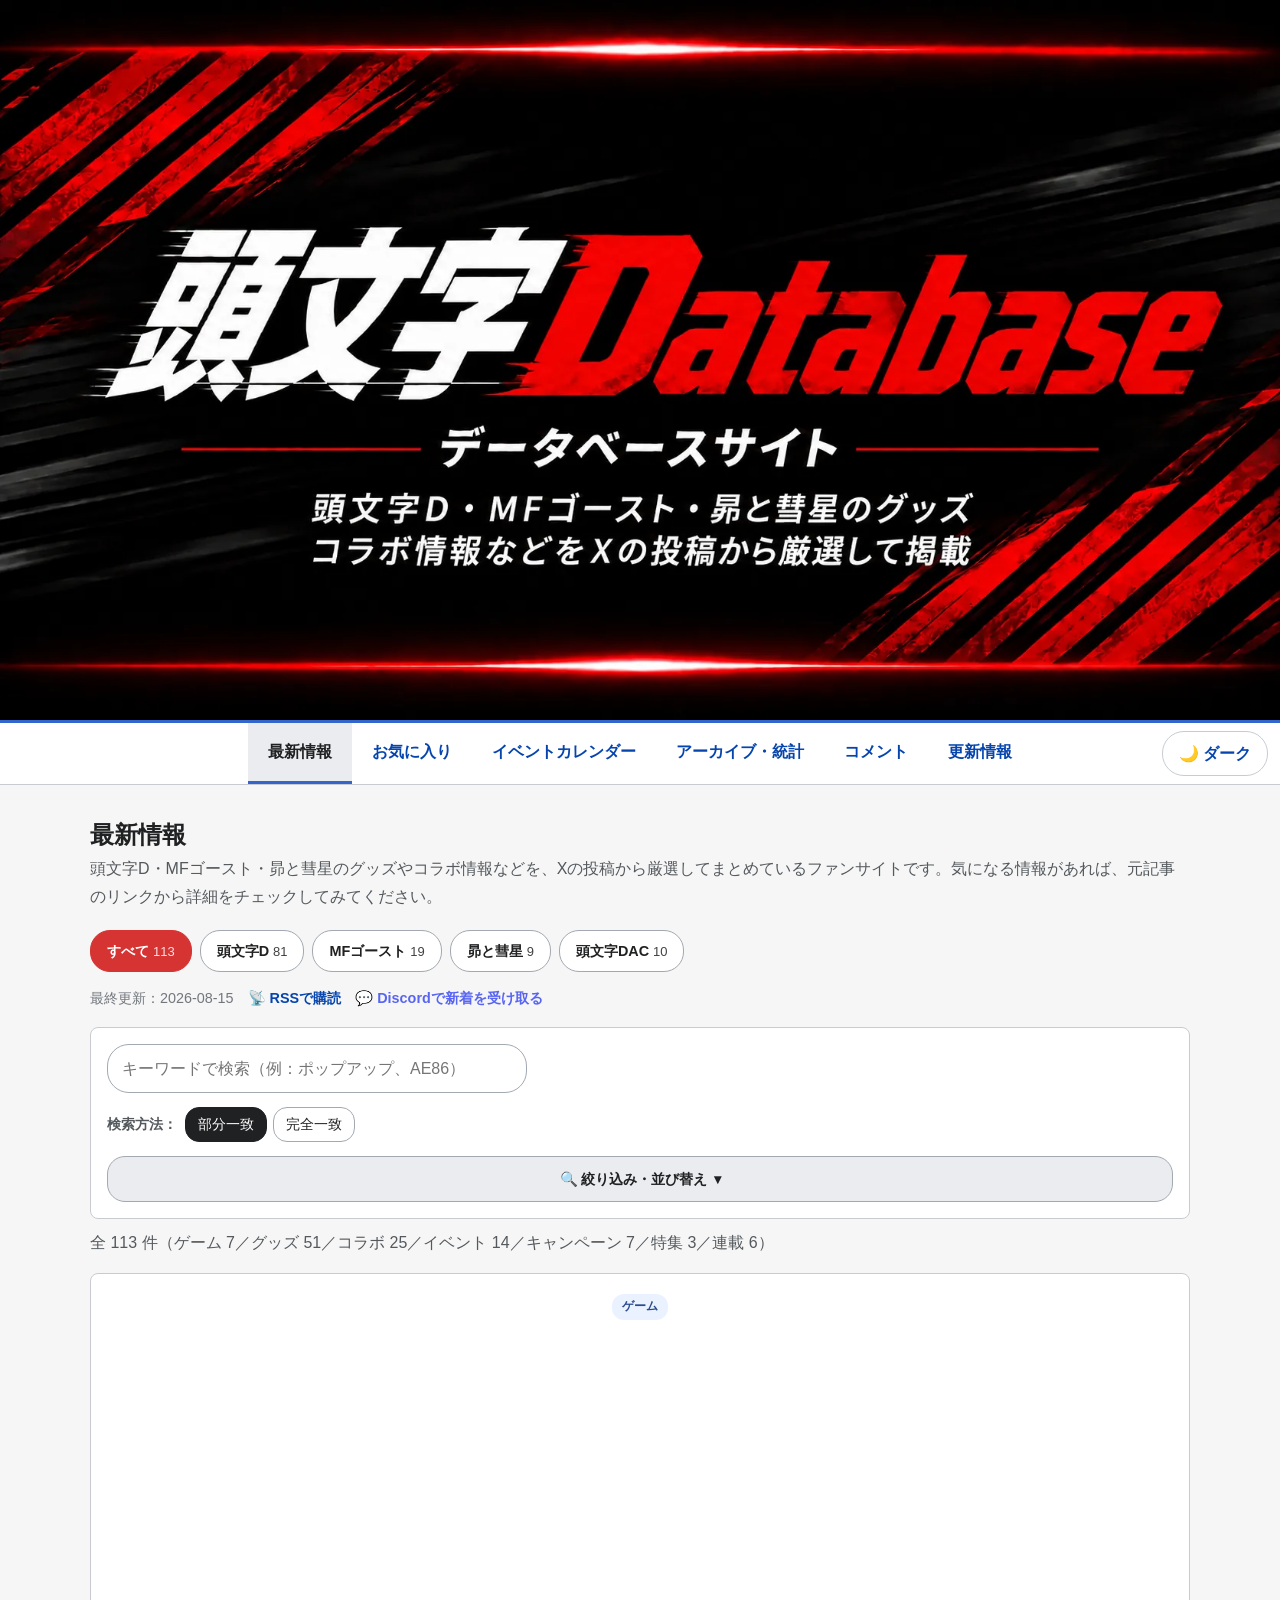
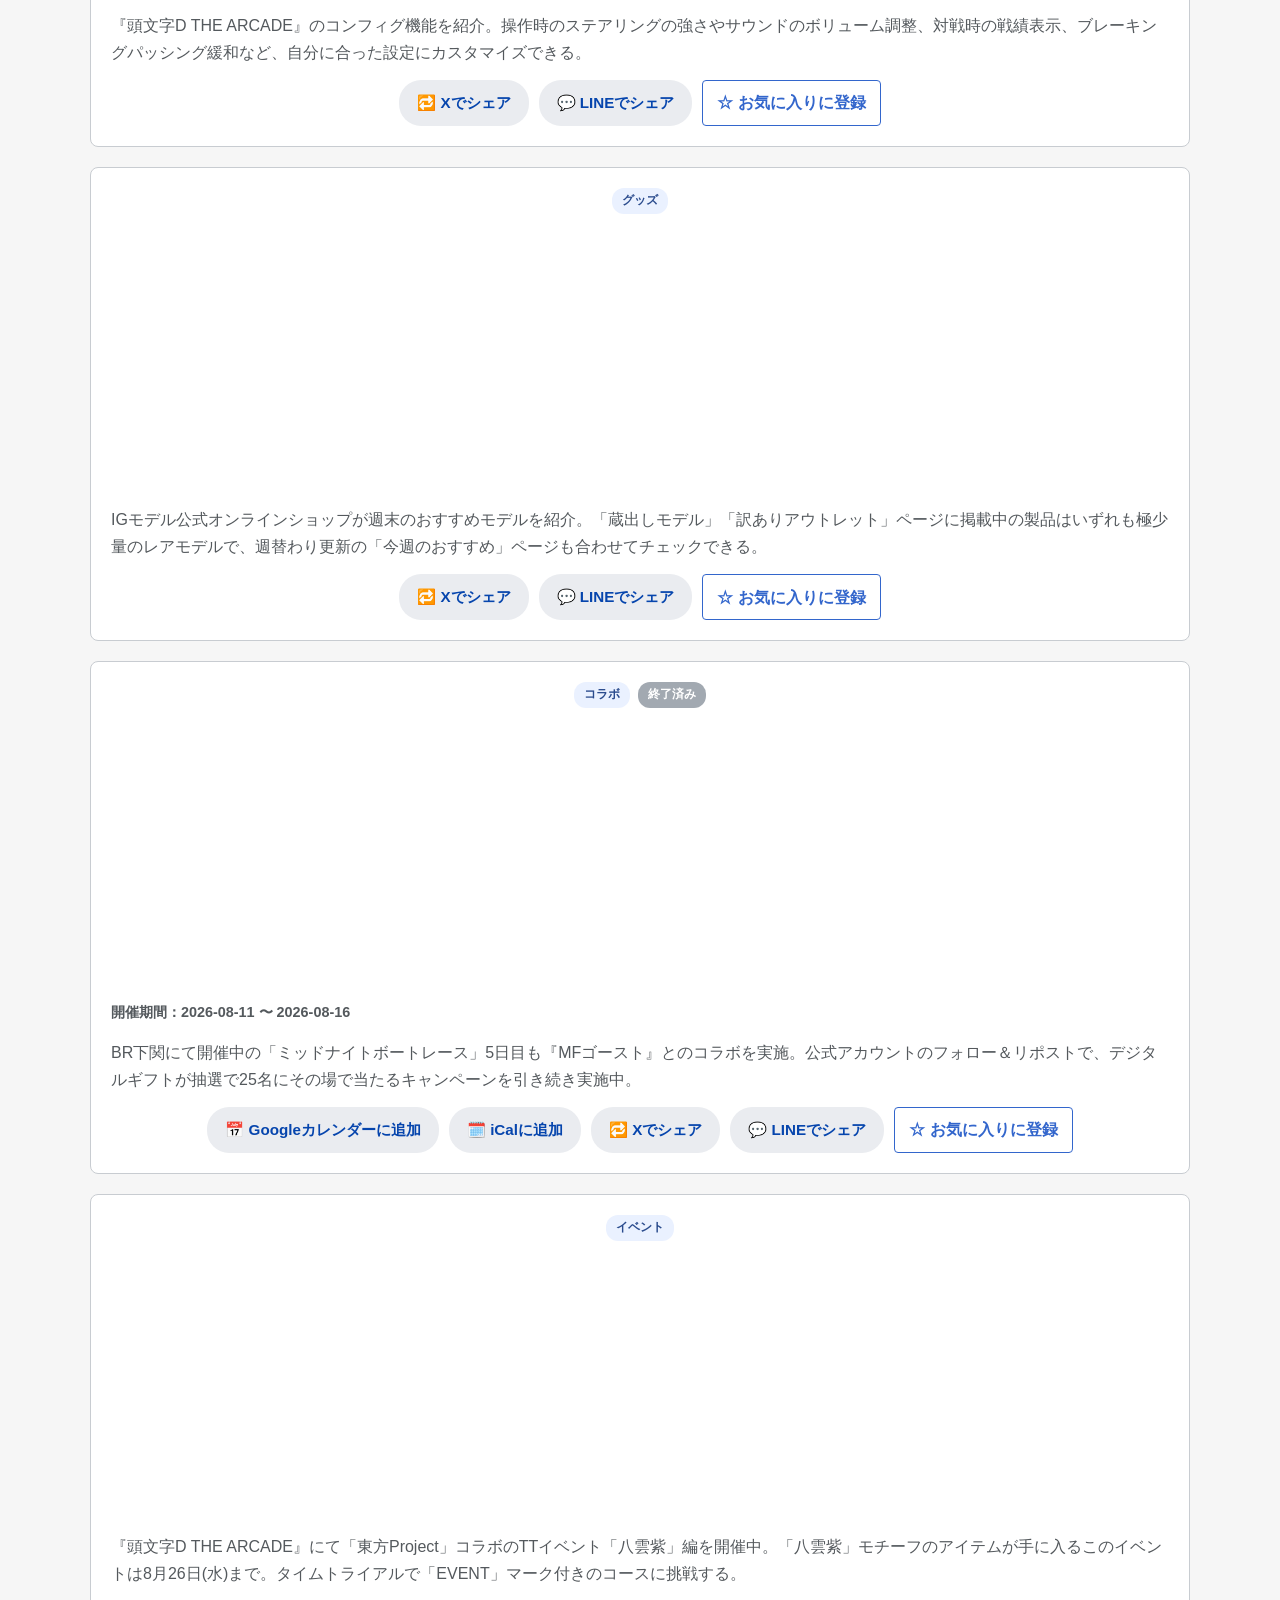
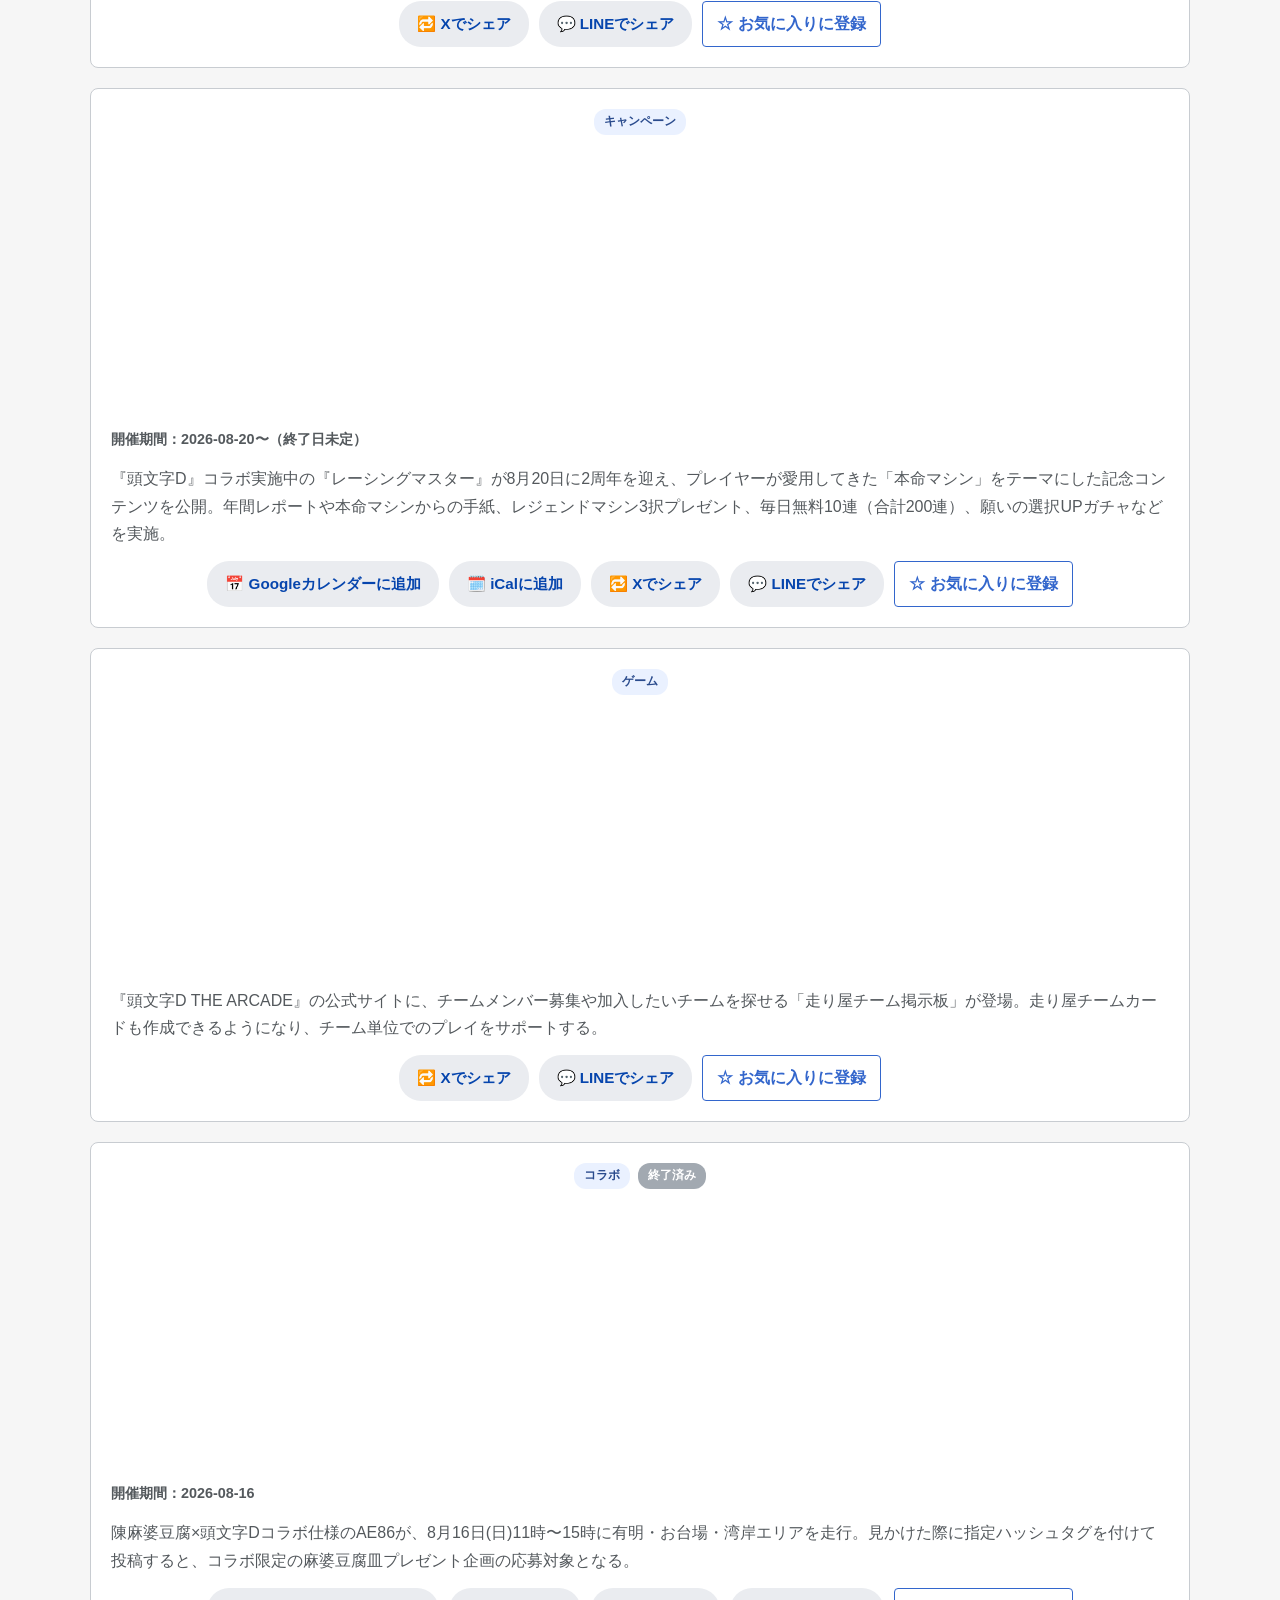
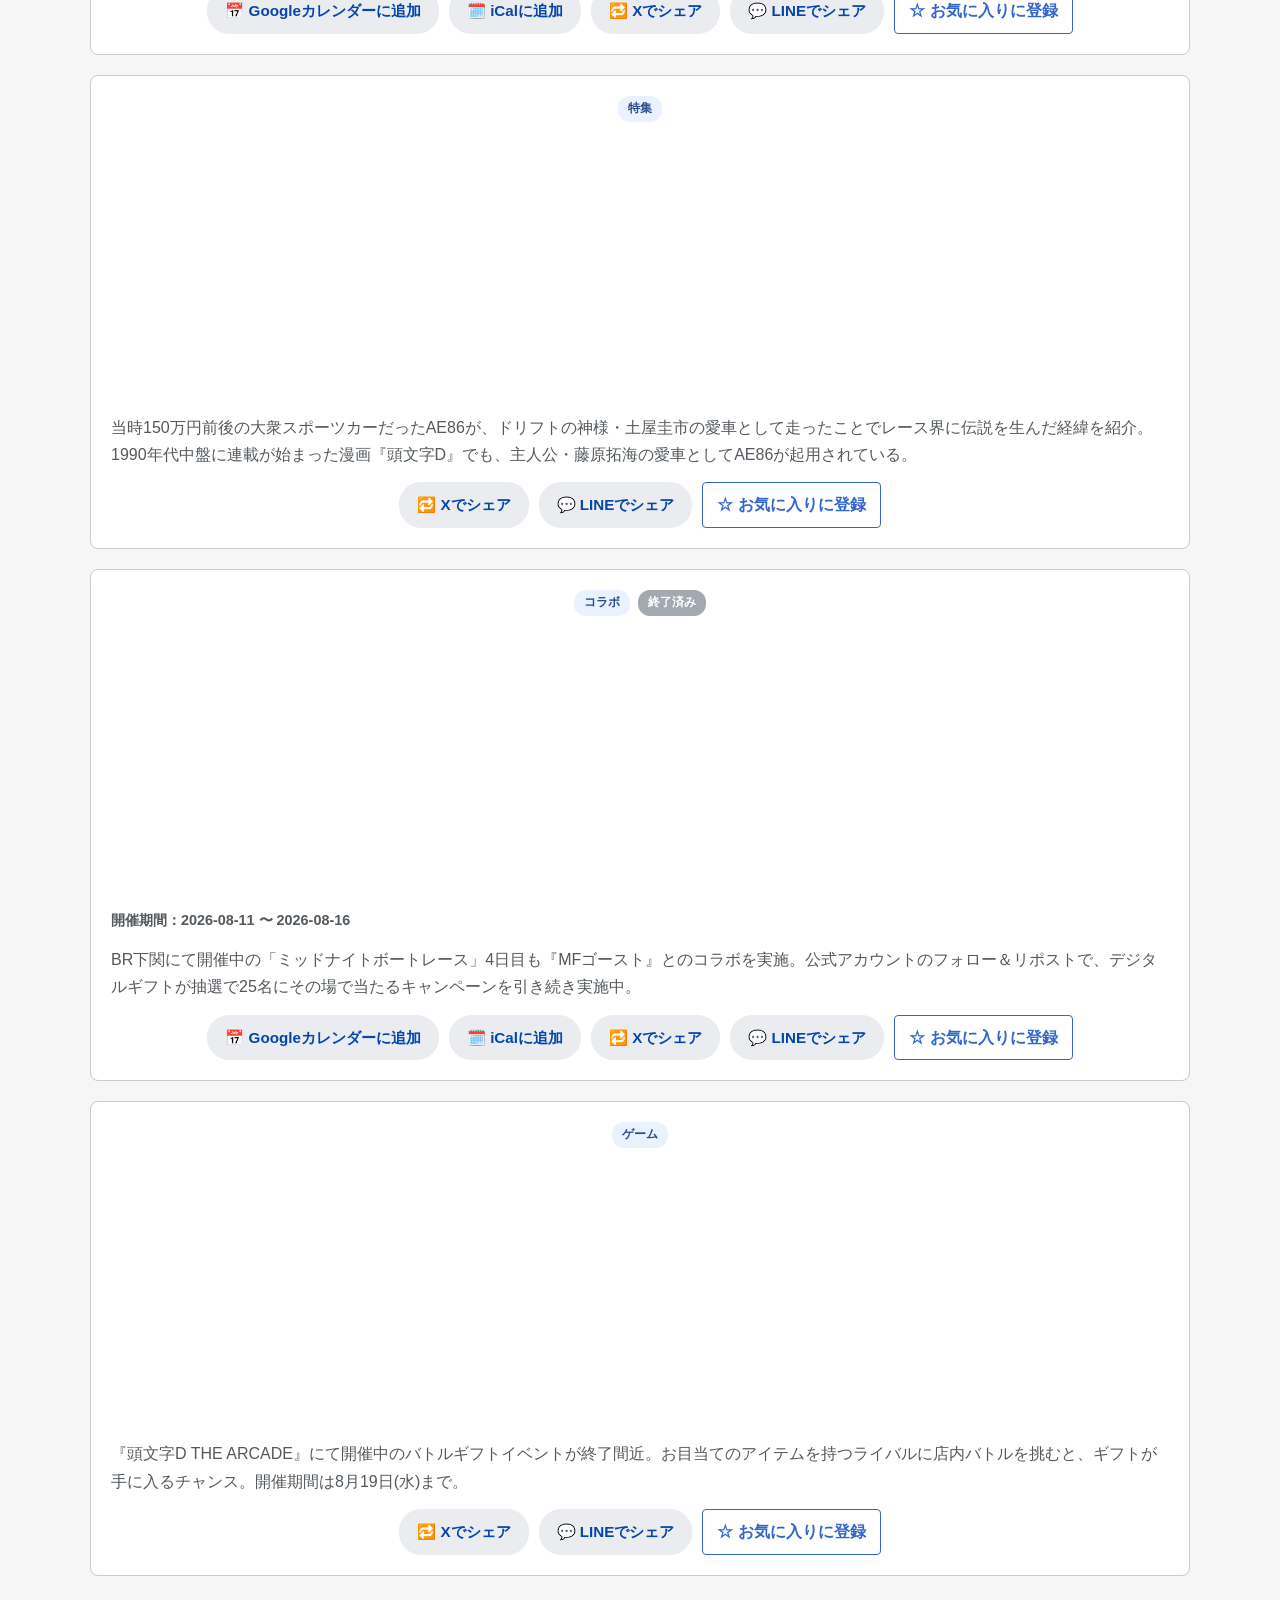
==== index.html @ e4df448e "a" ====
<!DOCTYPE html>
<html lang="ja">

<head>

<meta charset="UTF-8">

<!-- ページ遷移直後のヒーロー画像チラつき対策
     ナビメニュー経由の遷移で復元すべきスクロール位置がsessionStorageにある場合のみ、
     <html>にscrollRestorePendingクラスを付け、本文をCSSで一時的に非表示にする。
     （復元後はjs/common.js側でこのクラスを外す。sessionStorageが使えない環境や
     直接URLを開いた場合・戻る/進むボタンの場合は何もしないため通常通り表示される） -->
<script>
(function(){
    try{
        if(sessionStorage.getItem("initialDDatabaseNavScrollY")){
            document.documentElement.classList.add("scrollRestorePending");
        }
    }catch(error){}
})();
</script>

<meta name="viewport" content="width=device-width, initial-scale=1.0">
<meta name="google-site-verification" content="MVNvT0mgJ44mn5_F9MtYCspXtcR8zpGHSOoUNdlCISg" />

<meta name="description" content="頭文字D・MFゴースト・昴と彗星のグッズやコラボ情報をXの投稿から厳選し、お気に入り登録やイベントカレンダーで整理・管理できるファンサイトです。">

<meta name="robots" content="index,follow">

<link rel="canonical" href="https://initialdatabase.github.io/InitialDatabase/">

<link rel="alternate" type="application/rss+xml" title="頭文字Database 新着情報" href="feed.xml">

<meta property="og:type" content="website">
<meta property="og:title" content="頭文字Database | 頭文字D・MFゴースト・昴と彗星のグッズ・コラボ情報サイト">
<meta property="og:description" content="頭文字D・MFゴースト・昴と彗星のグッズやコラボ情報をXの投稿から厳選し、お気に入り登録やイベントカレンダーで整理・管理できるファンサイトです。">
<meta property="og:url" content="https://initialdatabase.github.io/InitialDatabase/">
<meta property="og:image" content="https://initialdatabase.github.io/InitialDatabase/images/ogp.png">
<meta property="og:image:alt" content="頭文字Database トップページ">
<meta property="og:site_name" content="頭文字Database">
<meta property="og:locale" content="ja_JP">

<meta name="twitter:card" content="summary_large_image">
<meta name="twitter:title" content="頭文字Database">
<meta name="twitter:description" content="頭文字D・MFゴースト・昴と彗星のグッズやコラボ情報をXの投稿から厳選し、お気に入り登録やイベントカレンダーで整理・管理できるファンサイトです。">
<meta name="twitter:image" content="https://initialdatabase.github.io/InitialDatabase/images/ogp.png">

<title>頭文字Database | 頭文字D・MFゴースト・昴と彗星のグッズ・コラボ情報サイト</title>

<link rel="stylesheet" href="css/style.css">

<!-- ファーストビュー（ヒーロー画像）のプリロード：LCP改善用 -->
<link rel="preload" as="image" href="images/hero-mobile.webp" media="(max-width:900px)" type="image/webp">
<link rel="preload" as="image" href="images/ogp.png" media="(min-width:901px)">

<!-- X投稿埋め込みの表示速度改善：接続を先に確立しておく -->
<link rel="preconnect" href="https://platform.x.com">
<link rel="preconnect" href="https://cdn.syndication.twimg.com">
<link rel="preconnect" href="https://pbs.twimg.com">
<link rel="preconnect" href="https://abs.twimg.com" crossorigin>
<link rel="dns-prefetch" href="https://platform.x.com">
<link rel="dns-prefetch" href="https://cdn.syndication.twimg.com">
<link rel="dns-prefetch" href="https://pbs.twimg.com">
<link rel="dns-prefetch" href="https://abs.twimg.com">

<link rel="manifest" href="manifest.json">
<meta name="theme-color" content="#ffffff">
<link rel="apple-touch-icon" href="images/icon-192.png">

<!-- Google Analytics -->
<script async src="https://www.googletagmanager.com/gtag/js?id=G-19K4474718"></script>
<script>
window.dataLayer = window.dataLayer || [];
function gtag(){ dataLayer.push(arguments); }
gtag("js", new Date());
gtag("config", "G-19K4474718");
</script>

<script type="application/ld+json">
{
    "@context": "https://schema.org",
    "@type": "WebSite",
    "name": "頭文字Database",
    "alternateName": "頭文字D Database",
    "url": "https://initialdatabase.github.io/InitialDatabase/",
    "description": "頭文字Dのグッズ・コラボ・イベントなどの最新情報をまとめたファンサイト。",
    "inLanguage": "ja"
}
</script>

</head>


<body>


<header class="heroHeader">

<h1 class="visually-hidden">頭文字Database</h1>

<p class="subTitle visually-hidden">
最新情報
</p>

<div class="heroImageWrap">

<picture>
    <source media="(max-width:900px)" srcset="images/hero-mobile.webp" type="image/webp">
    <source media="(max-width:900px)" srcset="images/hero-mobile.png">
    <img
        src="images/ogp.png"
        alt="頭文字Database 頭文字Dデータベースサイト 最新情報・お気に入り"
        class="heroImage">
</picture>

</div>

</header>

<nav>
<button type="button" id="navToggle" class="navToggle" aria-expanded="false" aria-controls="navMenu">
    <span class="navToggleIcon" aria-hidden="true">☰</span> メニュー
</button>
<ul id="navMenu">
<li><a href="index.html">最新情報</a></li>
<li><a href="pages/favorites.html">お気に入り</a></li>
<li><a href="pages/calendar.html">イベントカレンダー</a></li>
<li><a href="pages/archive.html">アーカイブ・統計</a></li>
<li><a href="pages/comments.html">コメント</a></li>
<li><a href="pages/updates.html">更新情報</a></li>
</ul>
</nav>


<main class="container">


<h2>
最新情報
</h2>

<p class="infoIntro">
頭文字D・MFゴースト・昴と彗星のグッズやコラボ情報などを、Xの投稿から厳選してまとめているファンサイトです。気になる情報があれば、元記事のリンクから詳細をチェックしてみてください。
</p>

<section class="endingSoonSection" id="endingSoonSection" hidden aria-label="まもなく終了する情報">
    <h3 class="endingSoonTitle">🔥 まもなく終了</h3>
    <div class="endingSoonList" id="endingSoonList"></div>
</section>

<div class="seriesFilterBar" id="seriesFilterBar" role="group" aria-label="作品で絞り込み">
</div>

<p class="infoMetaRow">
    <span id="lastUpdated" class="lastUpdated"></span>
    <a class="rssLink" href="feed.xml" target="_blank" rel="noopener noreferrer">📡 RSSで購読</a>
    <a class="discordLink" href="https://discord.gg/xAJ9QBhHtT" target="_blank" rel="noopener noreferrer">💬 Discordで新着を受け取る</a>
</p>

<div class="infoControls" id="infoControls">

    <div class="infoControlRow infoSearchRow">
        <input
            type="search"
            id="infoSearchInput"
            class="infoSearchInput"
            placeholder="キーワードで検索（例：ポップアップ、AE86）"
            aria-label="最新情報をキーワードで検索"
            role="combobox"
            aria-expanded="false"
            aria-controls="infoSearchSuggestions"
            aria-autocomplete="list"
            autocomplete="off">
        <ul
            id="infoSearchSuggestions"
            class="infoSearchSuggestions"
            role="listbox"
            aria-label="検索候補"
            hidden>
        </ul>
    </div>

    <div class="infoFilterGroup" id="infoSearchModeToggle" role="group" aria-label="検索方法"></div>

    <button
        type="button"
        id="infoFilterToggle"
        class="infoFilterToggle"
        aria-expanded="false"
        aria-controls="infoFilterPanel">
        🔍 絞り込み・並び替え <span class="infoFilterToggleIcon" aria-hidden="true">▾</span>
    </button>

    <div class="infoFilterPanel" id="infoFilterPanel">

    <div class="infoControlRow infoTagFilters" id="infoTagFilters" aria-label="タグで絞り込み">
    </div>

    <div class="infoControlRow infoSubFilters">

        <div class="infoFilterGroup" role="group" aria-label="並び替え">
            <span class="infoFilterLabel">並び替え：</span>
            <button type="button" class="infoFilterButton is-active" data-sort="new">新着順</button>
            <button type="button" class="infoFilterButton" data-sort="old">古い順</button>
        </div>

        <div class="infoFilterGroup" role="group" aria-label="期間で絞り込み">
            <span class="infoFilterLabel">期間：</span>
            <button type="button" class="infoFilterButton is-active" data-period="all">すべて</button>
            <button type="button" class="infoFilterButton" data-period="week">今週</button>
            <button type="button" class="infoFilterButton" data-period="month">今月</button>
            <button type="button" class="infoFilterButton" data-period="ongoing">開催中のみ</button>
        </div>

        <div class="infoFilterGroup" role="group" aria-label="ステータスで絞り込み">
            <span class="infoFilterLabel">ステータス：</span>
            <button type="button" class="infoFilterButton is-active" data-status="all">すべて</button>
            <button type="button" class="infoFilterButton" data-status="before">発売前</button>
            <button type="button" class="infoFilterButton" data-status="reservation">予約開始</button>
            <button type="button" class="infoFilterButton" data-status="ongoing">開催中</button>
            <button type="button" class="infoFilterButton" data-status="ended">終了済み</button>
        </div>

        <div class="infoFilterGroup" role="group" aria-label="表示で絞り込み">
            <span class="infoFilterLabel">表示：</span>
            <button type="button" class="infoFilterButton is-active" data-readfilter="all">すべて</button>
            <button type="button" class="infoFilterButton" data-readfilter="unread">未読のみ</button>
        </div>

    </div>

    <div class="infoControlRow">
        <button type="button" id="infoFilterClear" class="infoFilterButton" hidden>✕ 絞り込みをクリア</button>
    </div>

    </div>

</div>

<p id="infoCount" class="dataCount"></p>

<div class="infoList" id="infoList">
</div>

<div class="infoPagination" id="infoPagination" hidden></div>


</main>



<footer>

<p>
© 頭文字Database
</p>

<p class="disclaimer">
本サイトは『頭文字D』(原作:しげの秀一/講談社)の非公式ファンサイトです。株式会社講談社、株式会社avexピクチャーズ、その他関連権利者とは一切関係ありません。
</p>

</footer>



<script>
window.twttr = (function(d, s, id) {
    var js, fjs = d.getElementsByTagName(s)[0],
        t = window.twttr || {};
    if (d.getElementById(id)) return t;
    js = d.createElement(s);
    js.id = id;
    js.src = "https://platform.x.com/widgets.js";
    fjs.parentNode.insertBefore(js, fjs);

    t._e = [];
    t.ready = function(f) {
        t._e.push(f);
    };

    return t;
}(document, "script", "twitter-wjs"));
</script>

<script src="js/data.js"></script>

<script src="js/common.js"></script>


<script src="js/info.js"></script>


</body>

</html>
---- css/style.css ----
/* ==========================
   頭文字Database
   style.css
   ========================== */

*{
    margin:0;
    padding:0;
    box-sizing:border-box;
}

/* ==========================
   ページ遷移時のスクロール位置復元中の表示隠し
   ========================== */
/* ナビメニュー経由でページ遷移した直後、common.js側でスクロール位置を
   復元し終えるまでの間だけ本文を非表示にする。<html>にこのクラスが
   付いている間だけ有効なので、通常のページ読み込み（トップページ表示・
   直接URLアクセス・戻る/進むボタン）には一切影響しない。
   復元後またはJSでの取得に失敗した場合は必ずcommon.js側でこのクラスを
   外すため、表示されないまま固まることはない。 */
html.scrollRestorePending body{
    visibility:hidden;
}

body{
    background:#f6f6f6;
    color:#202122;
    font-family:"Yu Gothic UI","Meiryo",sans-serif;
    line-height:1.7;
}

/* ==========================
   Header
   ========================== */

header{
    background:#202122;
    color:white;
    text-align:center;
    padding:30px 20px;
}

header h1{
    font-size:40px;
    margin-bottom:10px;
}

.subTitle{
    color:#d9d9d9;
    font-size:18px;
}

/* スクリーンリーダー用（見た目には表示しないがSEO/読み上げ用に残すテキスト） */
.visually-hidden{
    position:absolute;
    width:1px;
    height:1px;
    padding:0;
    margin:-1px;
    overflow:hidden;
    clip:rect(0,0,0,0);
    white-space:nowrap;
    border:0;
}

/* ==========================
   Hero Header（トップページの画像ヘッダー）
   ========================== */

.heroHeader{
    padding:0;
    background:#0b0b0c;
}

.heroImageWrap{
    position:relative;
    width:100%;
    line-height:0;
}

.heroImage{
    display:block;
    width:100%;
    max-width:100%;
    height:auto;
    margin:0 auto;
}

/* ==========================
   Navigation
   ========================== */

nav{
    background:#ffffff;
    border-bottom:1px solid #c8ccd1;
}

nav ul{
    list-style:none;
    display:flex;
    justify-content:center;
    flex-wrap:wrap;
}

nav li{
    margin:0;
}

nav a{
    display:block;
    padding:15px 20px;
    text-decoration:none;
    color:#0645ad;
    font-weight:bold;
    transition:0.3s;
}

nav a:hover{
    background:#eaecf0;
}

.navToggle{
    display:none;
}

/* ==========================
   Main
   ========================== */

.container{
    width:1100px;
    max-width:95%;
    margin:30px auto;
}

/* ==========================
   Search
   ========================== */

.searchArea{
    background:white;
    border:1px solid #c8ccd1;
    border-radius:8px;
    padding:25px;
    margin-bottom:25px;
}

.searchArea h2{
    margin-bottom:15px;
}

#searchBox{
    width:100%;
    height:48px;
    padding:10px;
    font-size:18px;
    border:1px solid #a2a9b1;
    border-radius:5px;
}

#searchButton{
    margin-top:15px;
    width:180px;
    height:48px;
    border:none;
    border-radius:5px;
    background:#36c;
    color:white;
    font-size:18px;
    cursor:pointer;
    transition:.3s;
}

#searchButton:hover{
    background:#447ff5;
}

/* ==========================
   Database Overview
   ========================== */

.databaseOverview,
.databaseCategories{
    margin-bottom:25px;
    padding:25px;
    background:white;
    border:1px solid #c8ccd1;
    border-radius:8px;
}

.databaseOverview{
    border-top:3px solid #36c;
}

.databaseOverview h2,
.databaseCategories h2{
    margin-bottom:15px;
}

.databaseOverview p{
    color:#54595d;
}

/* ==========================
   Category Cards
   ========================== */

.categoryGrid{
    display:grid;
    grid-template-columns:repeat(3, 1fr);
    gap:16px;
}

.categoryCard{
    display:block;
    padding:20px;
    background:#f8f9fa;
    border:1px solid #c8ccd1;
    border-radius:8px;
    color:#202122;
    text-decoration:none;
    transition:transform .15s ease, border-color .15s ease, background .15s ease;
}

.categoryCard h3{
    margin-bottom:8px;
    color:#0645ad;
}

.categoryCard p{
    color:#54595d;
    font-size:.95em;
}

.categoryCard:hover{
    transform:translateY(-2px);
    border-color:#36c;
    background:#ffffff;
}

.categoryCard:focus-visible{
    outline:3px solid #36c;
    outline-offset:2px;
}

/* ==========================
   頭文字D情報（Info）
   ========================== */

.infoIntro{
    color:#54595d;
    margin-bottom:20px;
}

.infoList{
    display:flex;
    flex-direction:column;
    gap:20px;
}

.infoPagination{
    display:flex;
    justify-content:center;
    margin-top:28px;
}

.infoPaginationNav{
    display:flex;
    flex-wrap:wrap;
    align-items:center;
    justify-content:center;
    gap:8px;
}

.infoPageButton{
    min-width:36px;
    height:36px;
    padding:0 10px;
    border:1px solid #a2a9b1;
    border-radius:6px;
    background:white;
    color:#202122;
    font:inherit;
    font-size:.9em;
    cursor:pointer;
    transition:.2s;
}

.infoPageButton:hover:not(:disabled){
    background:#eaecf0;
}

.infoPageButton.is-active{
    background:#e2001c;
    border-color:#e2001c;
    color:white;
    font-weight:bold;
}

.infoPageButton:disabled{
    opacity:.4;
    cursor:default;
}

.infoPageNav{
    font-weight:bold;
}

.infoCard{
    display:flex;
    gap:24px;
    background:white;
    border:1px solid #c8ccd1;
    border-radius:8px;
    padding:20px;
}

.infoCardImage{
    flex:0 0 220px;
    width:220px;
    height:220px;
    object-fit:cover;
    border-radius:8px;
    background:#eaecf0;
}

.infoCardBody{
    flex:1;
}

.infoCardDate{
    color:#72777d;
    font-size:.9em;
    margin-bottom:6px;
}

.infoCardBody h3{
    margin-bottom:10px;
}

.infoCardBody p{
    color:#54595d;
    margin-bottom:14px;
}

.infoCardLinks{
    display:flex;
    flex-wrap:wrap;
    gap:10px;
}

.infoCardLinks a,
.infoCardLinks button.infoCardLink{
    display:inline-block;
    padding:10px 18px;
    border:none;
    border-radius:22px;
    background:#36c;
    color:white;
    text-decoration:none;
    font:inherit;
    font-weight:bold;
    font-size:.95em;
    cursor:pointer;
    transition:background .2s;
}

.infoCardLinks a:hover,
.infoCardLinks button.infoCardLink:hover{
    background:#447ff5;
}

.infoCardLinks a.secondary,
.infoCardLinks button.infoCardLink.secondary{
    background:#eaecf0;
    color:#0645ad;
}

.infoCardLinks a.secondary:hover,
.infoCardLinks button.infoCardLink.secondary:hover{
    background:#dde1e8;
}

@media (max-width:640px){
    .infoCard{
        flex-direction:column;
    }
    .infoCardImage{
        width:100%;
        height:auto;
        max-height:260px;
    }
}

.tweetCard{
    flex-direction:column;
    align-items:center;
    gap:16px;
}

.tweetCard .twitter-tweet{
    margin:0 !important;
    max-width:100%;
    /* 埋め込み読み込み前後でカードの高さが大きく変わらないようにする */
    min-height:250px;
    width:100%;
}

.tweetCard .twitter-tweet[data-embed-requested] iframe{
    min-height:inherit;
}

.tweetCard .infoCardBody{
    width:100%;
}

.tweetCard .infoCardLinks{
    justify-content:center;
}

/* ==========================
   情報カード：バッジ・開催期間
   ========================== */

.infoBadges{
    display:flex;
    flex-wrap:wrap;
    gap:8px;
    margin-bottom:10px;
}

.infoBadge{
    display:inline-block;
    padding:3px 10px;
    border-radius:12px;
    font-size:.78em;
    font-weight:bold;
    line-height:1.6;
}

.infoBadge--tag{
    background:#eaf1ff;
    color:#2a4b8d;
}

.infoBadge--new{
    background:#d63333;
    color:white;
}

.infoBadge--source{
    background:#eaecf0;
    color:#54595d;
}

.infoBadge--ending{
    background:#f0a300;
    color:white;
}

.infoBadge--status-before{
    background:#eaecf0;
    color:#54595d;
}

.infoBadge--status-reservation{
    background:#2a7de1;
    color:white;
}

.infoBadge--status-ongoing{
    background:#1f9d55;
    color:white;
}

.infoBadge--status-ended{
    background:#a2a9b1;
    color:white;
}

.infoCardEventPeriod{
    color:#2a4b8d;
    font-weight:bold;
    font-size:.9em;
    margin-bottom:8px;
}

/* ==========================
   イベントカレンダー
   ========================== */

.eventCalendarSection{
    background:white;
    border:1px solid #c8ccd1;
    border-radius:8px;
    padding:16px;
    margin-bottom:16px;
    overflow-x:hidden;
}

.eventCalendarSection h2{
    margin-bottom:12px;
    font-size:1.1em;
}

.eventCalendarSection{
    margin-bottom:88px;
}

.eventCalendarLegend{
    display:flex;
    flex-wrap:wrap;
    gap:14px;
    list-style:none;
    margin-bottom:12px;
    font-size:.8em;
    color:#54595d;
}

.eventCalendarLegend li{
    display:flex;
    align-items:center;
    gap:5px;
}

.eventCalendarLegendSwatch{
    width:12px;
    height:12px;
    border-radius:3px;
    display:inline-block;
}

.eventCalendarLegendSwatch--event{
    background:#eaf1ff;
    border:1px solid #36c;
}

.eventCalendarLegendSwatch--today{
    background:transparent;
    border:2px solid #e2001c;
}

.eventCalendarLegendSwatch--multi{
    width:14px;
    height:14px;
    border-radius:50%;
    background:#e2001c;
    color:white;
    font-size:9px;
    font-weight:bold;
    display:flex;
    align-items:center;
    justify-content:center;
}

.eventCalendarLegendSwatch--reservation{
    background:#fff3e0;
    border:1px solid #c77700;
}

.eventCalendarHeader{
    display:flex;
    align-items:center;
    justify-content:center;
    gap:16px;
    margin-bottom:12px;
    font-weight:bold;
}

.eventCalendarHeader button{
    border:1px solid #a2a9b1;
    background:white;
    border-radius:6px;
    padding:4px 12px;
    cursor:pointer;
    font:inherit;
    font-size:1em;
}

.eventCalendarHeader button:hover{
    background:#eaecf0;
}

.eventCalendarHeader button:disabled{
    opacity:.5;
    cursor:default;
}

.eventCalendarHeader button:disabled:hover{
    background:white;
}

.eventCalendarTodayButton{
    margin-left:4px;
    font-size:.85em !important;
}

.eventCalendarJump{
    display:flex;
    justify-content:center;
    gap:8px;
    margin-bottom:12px;
}

.eventCalendarJumpSelect{
    padding:4px 8px;
    color:#202122;
    background:white;
    border:1px solid #a2a9b1;
    border-radius:6px;
    font:inherit;
    font-size:.85em;
}

.eventCalendarWeekdays{
    display:grid;
    grid-template-columns:repeat(7,1fr);
    text-align:center;
    color:#72777d;
    font-size:.85em;
    margin-bottom:4px;
}

.eventCalendarWeekday--sun{
    color:#d33;
}

.eventCalendarWeekday--sat{
    color:#36c;
}

.eventCalendarDays{
    display:grid;
    grid-template-columns:repeat(7,minmax(0,1fr));
    align-content:start;
    gap:4px;
}

.eventCalendarDay{
    aspect-ratio:1;
    position:relative;
    min-width:0;
    width:100%;
    display:flex;
    align-items:center;
    justify-content:center;
    border:1px solid transparent;
    border-radius:6px;
    background:#f6f6f6;
    font:inherit;
    font-size:.9em;
    cursor:pointer;
}

.eventCalendarDay--empty{
    background:transparent;
    cursor:default;
}

.eventCalendarDay--event{
    background:#eaf1ff;
    border-color:#36c;
    font-weight:bold;
    color:#2a4b8d;
}

.eventCalendarDay--reservation{
    background:#fff3e0;
    border-color:#c77700;
    font-weight:bold;
    color:#8a5300;
}

.eventCalendarDay--connectRight{
    border-top-right-radius:0;
    border-bottom-right-radius:0;
    margin-right:-4px;
}

.eventCalendarDay--connectLeft{
    border-top-left-radius:0;
    border-bottom-left-radius:0;
}

.eventCalendarDay--today{
    box-shadow:inset 0 0 0 3px #e2001c;
    font-weight:bold;
}

.eventCalendarDay--selected{
    background:#36c;
    color:white;
}

.eventCalendarDayBadge{
    position:absolute;
    top:2px;
    right:2px;
    width:14px;
    height:14px;
    border-radius:50%;
    background:#e2001c;
    color:white;
    font-size:.6em;
    font-weight:bold;
    line-height:1;
    display:flex;
    align-items:center;
    justify-content:center;
}

.eventCalendarListHeading{
    margin-top:18px;
    margin-bottom:8px;
    font-size:1em;
}

.eventCalendarControls{
    margin-top:14px;
    margin-bottom:0;
}

.eventCalendarList{
    list-style:none;
    margin-top:14px;
    display:flex;
    flex-direction:column;
    gap:8px;
}

.eventCalendarList li{
    display:flex;
    flex-direction:column;
    gap:2px;
    padding:8px 10px;
    background:#f6f6f6;
    border-radius:6px;
}

.eventCalendarList a{
    color:#0645ad;
    font-weight:bold;
    text-decoration:none;
}

.eventCalendarList a:hover{
    text-decoration:underline;
}

.eventCalendarPeriod{
    font-size:.85em;
    color:#54595d;
}

.eventCalendarEmpty{
    color:#72777d;
    font-size:.9em;
    background:transparent;
}

.eventCalendarEmptyNotice{
    color:#54595d;
    text-align:center;
    padding:32px 16px;
}

.eventCalendarActions{
    display:flex;
    flex-wrap:wrap;
    gap:6px;
    margin-top:4px;
}

.eventCalendarActions .calendarAddButton{
    padding:4px 10px;
    border-radius:14px;
    font-size:.8em;
}

/* ==========================
   月別アーカイブ
   ========================== */

.archiveSummary{
    color:#54595d;
    margin-bottom:16px;
}

.visitorBadgeRow{
    margin:0 0 4px;
}

.visitorBadgeLabel{
    font-weight:bold;
    margin-right:4px;
    vertical-align:middle;
}

.visitorBadge{
    height:20px;
    vertical-align:middle;
}

.visitorBadgeNote{
    color:#72777d;
    font-size:.78em;
    margin:0 0 16px;
}

.archiveMonthGroup{
    background:white;
    border:1px solid #c8ccd1;
    border-radius:8px;
    padding:14px 18px;
    margin-bottom:12px;
}

.archiveMonthGroup summary{
    cursor:pointer;
    font-weight:bold;
    list-style:revert;
}

.archiveMonthGroup summary:focus-visible{
    outline:2px solid #36c;
    outline-offset:2px;
}

.archiveMonthItems{
    list-style:none;
    margin-top:12px;
    display:flex;
    flex-direction:column;
    gap:8px;
}

.archiveMonthItem{
    display:flex;
    flex-wrap:wrap;
    gap:10px;
    font-size:.95em;
}

.archiveMonthItemDate{
    flex:0 0 90px;
    color:#72777d;
}

.archiveMonthItem a{
    color:#0645ad;
    text-decoration:none;
}

.archiveMonthItem a:hover{
    text-decoration:underline;
}

/* ==========================
   統計（タグ別・月別件数）
   ========================== */

.statsSection{
    background:white;
    border:1px solid #c8ccd1;
    border-radius:8px;
    padding:20px;
    margin-bottom:20px;
}

.statsSection h2{
    margin-bottom:14px;
    font-size:1.1em;
}

.statsBarList{
    list-style:none;
    display:flex;
    flex-direction:column;
    gap:10px;
}

.statsBarRow{
    display:flex;
    align-items:center;
    gap:10px;
}

a.statsBarLink{
    text-decoration:none;
    border-radius:6px;
    padding:4px 6px;
    margin:-4px -6px;
    transition:.2s;
}

a.statsBarLink:hover,
a.statsBarLink:focus-visible{
    background:#eaecf0;
    outline:none;
}

.statsSectionHeader{
    display:flex;
    align-items:center;
    justify-content:space-between;
    flex-wrap:wrap;
    gap:10px;
}

.archiveSearchRow{
    margin-bottom:16px;
}

.archiveSearchInput{
    width:100%;
    max-width:420px;
    padding:10px 14px;
    color:#202122;
    background:white;
    border:1px solid #a2a9b1;
    border-radius:22px;
    font:inherit;
}

.archiveSearchInput:focus{
    outline:2px solid #36c;
    outline-offset:1px;
}

.archiveSearchModeToggle{
    margin-bottom:16px;
}

.statsBarLabel{
    flex:0 0 130px;
    font-size:.9em;
    color:#54595d;
    overflow:hidden;
    text-overflow:ellipsis;
    white-space:nowrap;
}

.statsBarTrack{
    flex:1;
    background:#eaecf0;
    border-radius:6px;
    height:14px;
    overflow:hidden;
}

.statsBarFill{
    display:block;
    height:100%;
    background:#36c;
    border-radius:6px;
}

.statsBarValue{
    flex:0 0 32px;
    text-align:right;
    font-size:.9em;
    font-weight:bold;
    color:#202122;
}

@media (max-width:640px){
    .statsBarLabel{
        flex-basis:90px;
    }
}

/* ==========================
   コメントセクション
   ========================== */

.commentsSection{
    margin-top:30px;
    padding-top:20px;
    border-top:1px solid #c8ccd1;
}

.commentsSection h2{
    margin-bottom:14px;
}

/* ==========================
   頭文字D情報：🔥 まもなく終了セクション
   ========================== */

.endingSoonSection{
    margin-bottom:16px;
    padding:14px 16px;
    background:linear-gradient(135deg,#fff5f0,#fff9e8);
    border:1px solid #f0a300;
    border-radius:10px;
}

.endingSoonSection[hidden]{
    display:none;
}

.endingSoonTitle{
    margin:0 0 10px;
    color:#c23b22;
    font-size:1em;
    font-weight:bold;
}

.endingSoonList{
    display:flex;
    flex-wrap:nowrap;
    gap:10px;
    overflow-x:auto;
    -webkit-overflow-scrolling:touch;
    padding-bottom:4px;
}

.endingSoonCard{
    display:flex;
    flex-direction:column;
    gap:4px;
    flex:0 0 auto;
    width:220px;
    padding:10px 14px;
    background:white;
    border:1px solid #e0c9a6;
    border-radius:10px;
    text-align:left;
    font:inherit;
    cursor:pointer;
    transition:.2s;
}

.endingSoonCard:hover{
    box-shadow:0 2px 8px rgba(0,0,0,.12);
    transform:translateY(-1px);
}

.endingSoonDate{
    color:#54595d;
    font-size:.8em;
    font-weight:bold;
}

.endingSoonCardTitle{
    color:#202122;
    font-size:.88em;
    line-height:1.4;
    display:-webkit-box;
    -webkit-line-clamp:2;
    -webkit-box-orient:vertical;
    overflow:hidden;
}

.endingSoonBadge{
    align-self:flex-start;
    margin-top:2px;
    padding:2px 10px;
    border-radius:12px;
    font-size:.78em;
    font-weight:bold;
    color:white;
    background:#f0a300;
}

.endingSoonCard--today .endingSoonBadge{
    background:#d63333;
}

.endingSoonCard--urgent .endingSoonBadge{
    background:#d63333;
}

.endingSoonCard--soon .endingSoonBadge{
    background:#f0a300;
}

.endingSoonCard--later .endingSoonBadge{
    background:#e0b400;
}

.endingSoonCard--today{
    border-color:#d63333;
}

.endingSoonCard--urgent{
    border-color:#d63333;
}

@media (max-width:640px){
    .endingSoonCard{
        width:200px;
    }
}

/* ==========================
   頭文字D情報：作品（シリーズ）で絞り込みタブ
   ========================== */

.seriesFilterBar{
    display:flex;
    flex-wrap:wrap;
    gap:8px;
    margin-bottom:14px;
}

.seriesFilterButton{
    padding:8px 16px;
    border:1px solid #a2a9b1;
    border-radius:20px;
    background:white;
    color:#202122;
    font:inherit;
    font-weight:bold;
    font-size:.9em;
    cursor:pointer;
    transition:.2s;
    white-space:nowrap;
}

.seriesFilterButton:hover{
    background:#eaecf0;
}

.seriesFilterButton.is-active{
    background:#d63333;
    border-color:#d63333;
    color:white;
}

.seriesFilterCount{
    margin-left:4px;
    font-weight:normal;
    opacity:.85;
    font-size:.9em;
}

@media (max-width:640px){
    .seriesFilterBar{
        flex-wrap:nowrap;
        overflow-x:auto;
        -webkit-overflow-scrolling:touch;
        padding-bottom:2px;
    }

    .seriesFilterButton{
        flex:0 0 auto;
    }
}

/* ==========================
   頭文字D情報：検索・絞り込みUI
   ========================== */

.infoControls{
    display:flex;
    flex-direction:column;
    gap:14px;
    margin-bottom:10px;
    padding:16px;
    background:white;
    border:1px solid #c8ccd1;
    border-radius:8px;
}

.infoControlRow{
    display:flex;
    flex-wrap:wrap;
    gap:10px;
    align-items:center;
}

.infoSearchRow{
    position:relative;
}

.infoSearchInput{
    width:100%;
    max-width:420px;
    padding:10px 14px;
    color:#202122;
    background:white;
    border:1px solid #a2a9b1;
    border-radius:22px;
    font:inherit;
}

.infoSearchInput:focus{
    outline:2px solid #36c;
    outline-offset:1px;
}

.infoSearchSuggestions{
    list-style:none;
    margin:4px 0 0;
    padding:6px;
    position:absolute;
    top:100%;
    left:0;
    width:100%;
    max-width:420px;
    background:white;
    border:1px solid #a2a9b1;
    border-radius:12px;
    box-shadow:0 4px 12px rgba(0,0,0,.12);
    z-index:20;
    max-height:280px;
    overflow-y:auto;
}

.infoSearchSuggestions[hidden]{
    display:none;
}

.infoSearchSuggestionItem{
    padding:8px 10px;
    border-radius:8px;
    cursor:pointer;
    font-size:.92em;
    line-height:1.4;
    color:#202122;
}

.infoSearchSuggestionItem mark{
    background:#fff3a0;
    color:inherit;
}

.infoSearchSuggestionItem:hover,
.infoSearchSuggestionItem.is-active{
    background:#eaf1ff;
}

.infoSearchSuggestionMeta{
    display:block;
    margin-top:2px;
    color:#54595d;
    font-size:.85em;
}

.infoTagButton{
    padding:6px 14px;
    border:1px solid #a2a9b1;
    border-radius:16px;
    background:white;
    color:#202122;
    font:inherit;
    font-size:.9em;
    cursor:pointer;
    transition:.2s;
}

.infoTagButton:hover{
    background:#eaecf0;
}

.infoTagButton.is-active{
    background:#36c;
    border-color:#36c;
    color:white;
}

.infoFilterToggle{
    display:flex;
    align-items:center;
    justify-content:center;
    gap:6px;
    width:100%;
    padding:10px 14px;
    background:#eaecf0;
    border:1px solid #a2a9b1;
    border-radius:18px;
    color:#202122;
    font:inherit;
    font-weight:bold;
    font-size:.9em;
    cursor:pointer;
}

.infoFilterToggleIcon{
    transition:transform .2s;
}

.infoFilterToggle[aria-expanded="true"] .infoFilterToggleIcon{
    transform:rotate(180deg);
}

.infoFilterPanel{
    display:none;
    flex-direction:column;
    gap:14px;
}

.infoFilterPanel.is-open{
    display:flex;
}

.infoSubFilters{
    justify-content:space-between;
    gap:20px;
}

.infoFilterGroup{
    display:flex;
    flex-wrap:wrap;
    gap:6px;
    align-items:center;
}

.infoFilterLabel{
    color:#54595d;
    font-size:.9em;
    font-weight:bold;
    margin-right:2px;
}

.infoFilterButton{
    padding:5px 12px;
    border:1px solid #a2a9b1;
    border-radius:14px;
    background:white;
    color:#202122;
    font:inherit;
    font-size:.85em;
    cursor:pointer;
    transition:.2s;
}

.infoFilterButton:hover{
    background:#eaecf0;
}

.infoFilterButton.is-active{
    background:#202122;
    border-color:#202122;
    color:white;
}

@media (max-width:640px){
    .infoTagFilters{
        flex-wrap:nowrap;
        overflow-x:auto;
        -webkit-overflow-scrolling:touch;
        padding-bottom:2px;
    }

    .infoTagButton{
        flex:0 0 auto;
    }

    .infoSubFilters{
        flex-direction:column;
        align-items:flex-start;
    }
}

/* ==========================
   Result
   ========================== */

#result{
    background:white;
    border:1px solid #c8ccd1;
    border-radius:8px;
    padding:25px;
}

.dataCount{
    color:#54595d;
    margin:8px 0 16px;
}

.listControls{
    display:flex;
    flex-wrap:wrap;
    gap:12px;
    align-items:end;
    margin-bottom:20px;
    padding:16px;
    background:white;
    border:1px solid #c8ccd1;
    border-radius:8px;
}

.listControl{
    display:flex;
    flex-direction:column;
    gap:4px;
    font-weight:bold;
    color:#202122;
}

.listControl select{
    min-width:160px;
    padding:8px 10px;
    color:#202122;
    background:white;
    border:1px solid #a2a9b1;
    border-radius:4px;
    font:inherit;
}

.listControl input[type="search"]{
    min-width:220px;
    padding:8px 10px;
    color:#202122;
    background:white;
    border:1px solid #a2a9b1;
    border-radius:4px;
    font:inherit;
}

.listControl input[type="search"]:focus{
    outline:2px solid #36c;
    outline-offset:1px;
}

.listResetButton,
.favoriteButton{
    min-height:42px;
    padding:8px 14px;
    border:1px solid #36c;
    border-radius:4px;
    background:white;
    color:#36c;
    font:inherit;
    font-weight:bold;
    cursor:pointer;
    transition:.2s;
}

.listResetButton{
    align-self:end;
}

.listResetButton:hover,
.favoriteButton:hover{
    background:#eaecf0;
}

nav a:focus-visible,
.info a:focus-visible,
#result a:focus-visible,
.listResetButton:focus-visible,
.favoriteButton:focus-visible,
.backToListLink:focus-visible,
.backToTopButton:focus-visible{
    outline:3px solid #36c;
    outline-offset:2px;
}

.favoriteButton.is-favorite{
    background:#36c;
    color:white;
}

.favoriteButton.is-favorite:hover{
    background:#447ff5;
}

.listControl select:focus,
#searchBox:focus{
    outline:2px solid #36c;
    outline-offset:1px;
}

.emptyMessage{
    padding:14px;
    color:#54595d;
    background:#f8f9fa;
    border-left:4px solid #a2a9b1;
}

.infoNoResults{
    padding:20px;
    background:#f8f9fa;
    border-left:4px solid #a2a9b1;
    border-radius:4px;
}

.infoNoResultsMessage{
    margin:0 0 16px;
    color:#54595d;
}

.infoNoResultsBlock{
    margin-top:18px;
}

.infoNoResultsBlock h4{
    margin:0 0 8px;
    font-size:.95em;
    color:#202122;
}

.infoNoResultsTags{
    display:flex;
    flex-wrap:wrap;
    gap:6px;
}

.infoNoResultsFeatured{
    display:grid;
    gap:14px;
    margin-top:8px;
}

.resultSummary{
    margin-bottom:20px;
    font-weight:bold;
}

.searchCategorySection{
    padding-top:16px;
    margin-top:20px;
    border-top:1px solid #eaecf0;
}

.searchCategorySection h2 span{
    color:#54595d;
    font-size:0.8em;
    font-weight:normal;
}

.resultCategory{
    display:inline-block;
    margin-bottom:6px;
    padding:2px 8px;
    color:#54595d;
    background:#eaecf0;
    border-radius:999px;
    font-size:0.85em;
    font-weight:bold;
}

.detailActions{
    display:flex;
    flex-wrap:wrap;
    gap:12px;
    align-items:center;
    margin:0 0 20px;
}

.backToListLink{
    color:#0645ad;
    font-weight:bold;
    text-decoration:underline;
    text-underline-offset:2px;
}

.favoriteCard .favoriteActions{
    margin-top:14px;
}

.backToTopButton{
    position:fixed;
    right:20px;
    bottom:20px;
    z-index:10;
    min-width:96px;
    min-height:44px;
    padding:8px 12px;
    border:1px solid #36c;
    border-radius:22px;
    background:#36c;
    color:white;
    font:inherit;
    font-weight:bold;
    cursor:pointer;
    opacity:0;
    pointer-events:none;
    transform:translateY(10px);
    transition:opacity .2s, transform .2s, background .2s;
}

.backToTopButton.is-visible{
    opacity:1;
    pointer-events:auto;
    transform:translateY(0);
}

.backToTopButton:hover{
    background:#447ff5;
}

.card{
    display:flex;
    gap:30px;
    margin-top:20px;
}

.info{
    flex:1;
}

.info h2{
    margin-bottom:20px;
    border-bottom:2px solid #eaecf0;
    padding-bottom:10px;
}

.info h3{
    margin-bottom:12px;
}

.info a,
#result a{
    color:#0645ad;
    text-decoration:underline;
    text-decoration-thickness:1px;
    text-underline-offset:2px;
}

.info a:hover,
#result a:hover{
    color:#0645ad;
    text-decoration-thickness:2px;
}

.list-card,
.search-card,
.related-card{
    margin-top:16px;
    padding:20px;
    background:white;
    border:1px solid #c8ccd1;
    border-radius:8px;
}

.search-card table,
.related-card table{
    margin-bottom:12px;
}

table{
    width:100%;
    border-collapse:collapse;
    margin-bottom:20px;
}

td{
    border:1px solid #c8ccd1;
    padding:12px;
}

td:first-child{
    width:180px;
    background:#eaecf0;
    font-weight:bold;
}

.description h3{
    margin-bottom:10px;
}

.description p{
    line-height:1.8;
}

/* ==========================
   UI/UX仕上げ（既存クラス/idへの追加調整のみ）
   ========================== */

/* ① ヘッダー：控えめなアクセントライン */
header{
    border-bottom:3px solid #36c;
}

header h1{
    letter-spacing:1px;
}

/* ② ナビゲーション：押せる感を明確化（現在ページ表示は含まない） */
nav a{
    border-bottom:3px solid transparent;
}

nav a:hover,
nav a:focus-visible{
    border-bottom-color:#36c;
}

/* 現在ページのナビ項目（js/common.js の highlightCurrentNav が付与） */
nav a.is-current{
    color:#202122;
    background:#eaecf0;
    border-bottom-color:#36c;
}

/* ③ 検索UI：検索エリアとボタンの一体感 */
.searchArea{
    border-top:3px solid #36c;
}

#searchButton{
    font-weight:700;
}

/* ④ 検索結果0件・未入力時：余白と境界線で見やすく（アイコン・絵文字は追加しない） */
.emptyMessage{
    padding:18px 20px;
    border-left:4px solid #36c;
    line-height:1.8;
    font-size:1.05em;
}

/* ⑤ 一覧ページの操作UI：余白を少し広げて見やすく */
.listControls{
    padding:18px;
    row-gap:14px;
}

.listControl{
    gap:6px;
}

/* ⑥ リセットボタン：視認性を少し強化 */
.listResetButton{
    border-width:2px;
    font-weight:700;
}

/* ⑦ カード：統一感のある非常に控えめなホバー（影は使わない） */
.list-card,
.search-card,
.related-card{
    transition:transform .15s ease, border-color .15s ease;
}

.list-card:hover,
.search-card:hover,
.related-card:hover{
    transform:translateY(-2px);
    border-color:#a2a9b1;
}

/* ⑧ テーブル：長い値でもスマホで崩れないように */
td{
    word-break:break-word;
}

/* ⑨ お気に入り・リセットボタン：タップしやすいサイズを全画面幅で確保 */
.listResetButton,
.favoriteButton{
    min-height:44px;
}

/* ==========================
   Footer
   ========================== */

footer{
    margin-top:40px;
    padding:20px;
    text-align:center;
    background:#202122;
    color:white;
}

footer .disclaimer{
    margin-top:10px;
    font-size:0.75rem;
    line-height:1.6;
    color:#9a9a9a;
    max-width:640px;
    margin-left:auto;
    margin-right:auto;
}

/* ==========================
   Responsive
   ========================== */

@media(max-width:900px){

    .card{
        flex-direction:column;
    }

    header h1{
        font-size:30px;
    }

    .navToggle{
        display:flex;
        align-items:center;
        justify-content:center;
        gap:8px;
        width:100%;
        padding:14px 20px;
        background:#ffffff;
        border:none;
        border-bottom:1px solid #c8ccd1;
        color:#0645ad;
        font-weight:bold;
        font-size:1rem;
        cursor:pointer;
    }

    .navToggleIcon{
        font-size:1.1rem;
    }

    .navToggle{
        grid-column:1 / -1;
    }

    nav ul{
        display:none;
    }

    nav ul.is-open{
        display:contents;
    }

    nav li{
        background:#ffffff;
    }

    nav a{
        text-align:center;
        padding:12px 8px;
        font-size:0.9rem;
    }

}

@media(max-width:600px){

        .databaseOverview,
    .databaseCategories{
        padding:16px;
    }

    .categoryGrid{
        grid-template-columns:1fr;
    }

    .categoryCard{
        padding:16px;
    }

    .container{
        max-width:92%;
        margin:20px auto;
    }

    header{
        padding:22px 14px;
    }

    .subTitle{
        font-size:16px;
    }

    .searchArea,
    #result,
    .list-card,
    .search-card,
    .related-card{
        padding:16px;
    }

    #searchButton{
        width:100%;
    }

    .listControls{
        align-items:stretch;
    }

    .listControl select,
.listControl input[type="search"]{
    width:100%;
}

    .listResetButton{
        width:100%;
    }

    .detailActions{
        align-items:stretch;
    }

    .favoriteButton,
    .backToListLink{
        width:100%;
        text-align:center;
    }

    .backToListLink{
        padding:9px;
        border:1px solid #a2a9b1;
        border-radius:4px;
    }

    .backToTopButton{
        right:12px;
        bottom:12px;
        min-width:88px;
    }

    td{
        padding:9px;
    }

    td:first-child{
        width:38%;
    }
}

/* ==========================
   YouTubeリンク
   ========================== */

.youtubeLink a,
.youtubeLink a:hover,
.youtubeLink a:focus,
.youtubeLink a:visited,
.youtubeLink a:active{
    color:white;
    text-decoration:none;
}

.youtubeLink a{
    display:inline-block;
    padding:10px 18px;
    background:#cc0000;
    border-radius:5px;
    font-weight:bold;
    transition:background .2s;
}

.youtubeLink a:hover{
    background:#ff0000;
}

/* ==========================
   YouTubeリンク（検索結果・詳細ページ共通）
   ========================== */

.youtubeLink{
    margin-top:20px;
}

.youtubeLink a,
.youtubeLink a:hover,
.youtubeLink a:focus,
.youtubeLink a:visited,
.youtubeLink a:active{
    display:inline-block;
    padding:10px 18px;
    background:#cc0000;
    color:white;
    border-radius:5px;
    text-decoration:none;
    font-weight:bold;
}

.youtubeLink a:hover{
    background:#ff0000;
}

/* ==========================
   YouTubeリンクのデザイン統一
   ========================== */

.info a.youtubeButton,
.info a.youtubeButton:hover,
.info a.youtubeButton:focus,
.info a.youtubeButton:visited,
.info a.youtubeButton:active,
#result a.youtubeButton,
#result a.youtubeButton:hover,
#result a.youtubeButton:focus,
#result a.youtubeButton:visited,
#result a.youtubeButton:active{
    display:inline-block;
    padding:10px 18px;
    background:#cc0000;
    color:#ffffff;
    border-radius:5px;
    text-decoration:none;
    font-weight:bold;
    transition:background-color .2s;
}

.info a.youtubeButton:hover,
#result a.youtubeButton:hover{
    background:#ff0000;
    color:#ffffff;
}

/* ==========================
   検索ハイライト
   ========================== */

.infoCardBody mark{
    background:#fff3a0;
    color:#202122;
    padding:0 2px;
    border-radius:2px;
}

/* ==========================
   最終更新・RSS購読
   ========================== */

.infoMetaRow{
    display:flex;
    flex-wrap:wrap;
    align-items:center;
    gap:14px;
    margin-bottom:16px;
}

.lastUpdated{
    color:#72777d;
    font-size:.9em;
}

.rssLink{
    color:#0645ad;
    font-size:.9em;
    text-decoration:none;
    font-weight:bold;
}

.rssLink:hover{
    text-decoration:underline;
}

.discordLink{
    color:#5865f2;
    font-size:.9em;
    text-decoration:none;
    font-weight:bold;
}

.discordLink:hover{
    text-decoration:underline;
}

/* ==========================
   お気に入り：インポートボタン
   ========================== */

.favoriteImportLabel{
    display:inline-flex;
    align-items:center;
    cursor:pointer;
}

.favoriteClearAllButton{
    color:#d33;
    border-color:#e3b3b3;
}

.favoriteClearAllButton:hover{
    background:#fdecec;
}

/* ==========================
   ダークモード切り替えボタン（ナビゲーションバー内）
   ========================== */

nav{
    display:flex;
    align-items:center;
    flex-wrap:wrap;
}

nav ul{
    flex:1 1 auto;
}

.themeToggleButton{
    flex:0 0 auto;
    min-width:96px;
    min-height:44px;
    margin:0 12px;
    padding:8px 16px;
    border:1px solid #c8ccd1;
    border-radius:22px;
    background:#ffffff;
    color:#0645ad;
    font:inherit;
    font-weight:bold;
    cursor:pointer;
    transition:.2s;
}

.themeToggleButton:hover{
    background:#eaecf0;
}

@media(max-width:900px){
    /* メニュー展開時：☰ボタンの下に「最新情報/お気に入り」のような
       2カラムグリッドを作り、コメントとダークも同じ行に並べる。
       ul自体はdisplay:contentsで箱をなくし、liとダークボタンを
       navの1つのグリッドに一緒に並べる */
    nav{
        display:grid;
        grid-template-columns:1fr 1fr;
        gap:1px;
        background:#c8ccd1;
    }

    .themeToggleButton{
        display:none;
        width:100%;
        min-width:0;
        margin:0;
        padding:12px 8px;
        border:none;
        border-radius:0;
        background:#ffffff;
        text-align:center;
        font-size:0.9rem;
    }

    nav ul.is-open + .themeToggleButton{
        display:block;
    }
}

/* PC版：ダークボタン分の幅で中央がズレるため、
   グリッドで左右対称のスペーサーを作って完全中央寄せにする */
@media(min-width:901px){
    nav{
        display:grid;
        grid-template-columns:1fr auto 1fr;
    }

    .navToggle{
        grid-column:1;
    }

    nav ul{
        grid-column:2;
        flex:none;
    }

    .themeToggleButton{
        grid-column:3;
        justify-self:end;
    }
}

/* ==========================
   更新情報
   ========================== */

.updateStatsGrid{
    display:grid;
    grid-template-columns:repeat(auto-fit, minmax(84px, 1fr));
    gap:10px;
    margin-bottom:16px;
}

.updateStatCard{
    display:flex;
    flex-direction:column;
    align-items:center;
    gap:2px;
    padding:12px 8px;
    border:1px solid #c8ccd1;
    border-radius:10px;
    background:white;
    font:inherit;
    cursor:pointer;
    transition:.2s;
}

.updateStatCard:hover{
    background:#eaecf0;
}

.updateStatCard:focus-visible{
    outline:2px solid #36c;
    outline-offset:2px;
}

.updateStatIcon{
    font-size:1.15em;
    line-height:1;
}

.updateStatCount{
    font-size:1.3em;
    font-weight:bold;
    color:#202122;
    line-height:1.3;
}

.updateStatLabel{
    font-size:.78em;
    color:#54595d;
}

.updateStatCard.is-active{
    background:#e2001c;
    border-color:#e2001c;
}

.updateStatCard.is-active .updateStatCount,
.updateStatCard.is-active .updateStatLabel{
    color:white;
}

.updateControlsRow{
    display:flex;
    flex-wrap:wrap;
    align-items:center;
    justify-content:space-between;
    gap:10px;
    margin-bottom:14px;
}

.updateSummary{
    color:#54595d;
    margin:0;
}

.updateExpandControls{
    display:flex;
    gap:8px;
}

.updateExpandButton{
    padding:5px 12px;
    border:1px solid #a2a9b1;
    border-radius:14px;
    background:white;
    color:#202122;
    font:inherit;
    font-size:.85em;
    cursor:pointer;
    transition:.2s;
}

.updateExpandButton:hover{
    background:#eaecf0;
}

.updateGroup{
    background:white;
    border:1px solid #c8ccd1;
    border-radius:8px;
    padding:14px 18px;
    margin-bottom:12px;
}

.updateGroup summary{
    cursor:pointer;
    font-weight:bold;
    list-style:revert;
}

.updateGroup summary:focus-visible{
    outline:2px solid #36c;
    outline-offset:2px;
}

/* タイムライン（月内を日付ごとにまとめ、縦線＋ドットで表示） */

.updateTimeline{
    margin-top:14px;
}

.updateTimelineDateGroup{
    position:relative;
    padding-left:22px;
    margin-bottom:18px;
}

.updateTimelineDateGroup:last-child{
    margin-bottom:0;
}

.updateTimelineDateGroup::before{
    content:"";
    position:absolute;
    left:5px;
    top:16px;
    bottom:-18px;
    width:2px;
    background:#eaecf0;
}

.updateTimelineDateGroup:last-child::before{
    display:none;
}

.updateTimelineDot{
    position:absolute;
    left:0;
    top:3px;
    width:12px;
    height:12px;
    border-radius:50%;
    background:#e2001c;
    box-shadow:0 0 0 3px white;
}

.updateTimelineDateHeader{
    display:flex;
    align-items:center;
    margin-bottom:10px;
}

.updateTimelineDateText{
    font-weight:bold;
    color:#202122;
    font-size:.95em;
}

.updateTimelineItems{
    list-style:none;
    margin:0;
    padding:0;
    display:flex;
    flex-direction:column;
    gap:10px;
}

.updateItem{
    display:flex;
    flex-wrap:wrap;
    align-items:flex-start;
    gap:8px 10px;
    font-size:.95em;
    background:#f8f9fa;
    border-radius:8px;
    padding:10px 12px;
}

.updateItemBody{
    flex:1;
    min-width:200px;
}

.updateItemTitle{
    font-weight:bold;
}

.updateItemDesc{
    color:#54595d;
    font-size:.92em;
    margin-top:2px;
}

.updateDescToggleBtn{
    display:inline;
    margin-left:4px;
    padding:0;
    border:none;
    background:none;
    color:#36c;
    font:inherit;
    font-size:.92em;
    cursor:pointer;
    text-decoration:underline;
}

.updateDescToggleBtn:hover{
    color:#e2001c;
}

.updateItemBadge{
    display:inline-block;
    flex:0 0 auto;
    padding:3px 10px;
    border-radius:12px;
    font-size:.78em;
    font-weight:bold;
    line-height:1.6;
    color:white;
}

.updateItemBadge--added{
    background:#2e8540;
}

.updateItemBadge--fixed{
    background:#2a7de1;
}

.updateItemBadge--changed{
    background:#8a5cd6;
}

.updateItemBadge--removed{
    background:#b3261e;
}

.updateItemBadge--other{
    background:#767676;
}

/* ==========================
   ダークモード配色
   ========================== */

html.theme-dark body{
    background:#101112;
    color:#e8e8e8;
}

html.theme-dark header{
    background:#0b0b0c;
}

html.theme-dark nav{
    background:#1b1b1d;
    border-bottom-color:#333;
}

html.theme-dark nav a{
    color:#8ab4ff;
}

html.theme-dark nav a:hover{
    background:#232325;
}

html.theme-dark nav a.is-current{
    color:#e8e8e8;
    background:#232325;
}

html.theme-dark .searchArea,
html.theme-dark .databaseOverview,
html.theme-dark .databaseCategories,
html.theme-dark .infoCard,
html.theme-dark .infoControls,
html.theme-dark #result,
html.theme-dark .listControls,
html.theme-dark .list-card,
html.theme-dark .search-card,
html.theme-dark .related-card{
    background:#1b1b1d;
    border-color:#333;
    color:#e8e8e8;
}

html.theme-dark .categoryCard{
    background:#202022;
    border-color:#333;
    color:#e8e8e8;
}

html.theme-dark .categoryCard:hover{
    background:#26262a;
    border-color:#8ab4ff;
}

html.theme-dark .infoCardBody p,
html.theme-dark .infoIntro,
html.theme-dark .infoCardDate,
html.theme-dark .lastUpdated,
html.theme-dark .databaseOverview p{
    color:#b7b7b7;
}

html.theme-dark .infoCardBody mark{
    background:#665c00;
    color:#fff3a0;
}

html.theme-dark .infoSearchInput,
html.theme-dark .listControl select,
html.theme-dark .listControl input[type="search"]{
    background:#101112;
    color:#e8e8e8;
    border-color:#444;
}

html.theme-dark .infoTagButton,
html.theme-dark .infoFilterButton,
html.theme-dark .seriesFilterButton,
html.theme-dark .favoriteImportLabel{
    background:#101112;
    border-color:#444;
    color:#e8e8e8;
}

html.theme-dark .infoTagButton.is-active,
html.theme-dark .infoFilterButton.is-active{
    background:#36c;
    border-color:#36c;
    color:white;
}

html.theme-dark .seriesFilterButton.is-active{
    background:#d63333;
    border-color:#d63333;
    color:white;
}

html.theme-dark .endingSoonSection{
    background:linear-gradient(135deg,#2a1a12,#2a2412);
    border-color:#a86a00;
}

html.theme-dark .endingSoonTitle{
    color:#ff8f6b;
}

html.theme-dark .endingSoonCard{
    background:#1a1b1c;
    border-color:#5a4a30;
}

html.theme-dark .endingSoonDate{
    color:#b7b7b7;
}

html.theme-dark .endingSoonCardTitle{
    color:#e8e8e8;
}

html.theme-dark .favoriteClearAllButton{
    color:#ff8f8f;
    border-color:#6b3636;
}

html.theme-dark .favoriteClearAllButton:hover{
    background:#3a1f1f;
}

html.theme-dark .infoBadge--source{
    background:#2b2b2e;
    color:#cfcfcf;
}

html.theme-dark .infoBadge--tag{
    background:#1c2b4d;
    color:#a9c4ff;
}

html.theme-dark .infoBadge--status-before{
    background:#2b2b2e;
    color:#cfcfcf;
}

html.theme-dark .infoBadge--status-ended{
    background:#2b2b2e;
    color:#9a9a9a;
}

html.theme-dark .infoCardLinks a.secondary,
html.theme-dark .infoCardLinks button.infoCardLink.secondary{
    background:#2b2b2e;
    color:#a9c4ff;
}

html.theme-dark .infoCardLinks a.secondary:hover,
html.theme-dark .infoCardLinks button.infoCardLink.secondary:hover{
    background:#333338;
}

html.theme-dark .emptyMessage{
    background:#1b1b1d;
    border-left-color:#36c;
    color:#e8e8e8;
}

html.theme-dark .infoNoResults{
    background:#1b1b1d;
    border-left-color:#36c;
    color:#e8e8e8;
}

html.theme-dark .infoNoResultsMessage,
html.theme-dark .infoNoResultsBlock h4{
    color:#e8e8e8;
}

html.theme-dark .infoSearchSuggestions{
    background:#101112;
    border-color:#444;
}

html.theme-dark .infoSearchSuggestionItem{
    color:#e8e8e8;
}

html.theme-dark .infoSearchSuggestionItem:hover,
html.theme-dark .infoSearchSuggestionItem.is-active{
    background:#1c2b4d;
}

html.theme-dark .infoSearchSuggestionMeta{
    color:#b7b7b7;
}

html.theme-dark .rssLink{
    color:#8ab4ff;
}

html.theme-dark .discordLink{
    color:#8992ff;
}

html.theme-dark footer{
    background:#0b0b0c;
}

html.theme-dark .themeToggleButton{
    background:#1b1b1d;
    color:#e8e8e8;
    border-color:#8ab4ff;
}

html.theme-dark .themeToggleButton:hover{
    background:#232325;
}

html.theme-dark .backToTopButton{
    background:#36c;
    border-color:#36c;
}

html.theme-dark .eventCalendarSection,
html.theme-dark .commentsSection{
    background:#1b1b1d;
    border-color:#333;
    color:#e8e8e8;
}

html.theme-dark .commentsSection{
    background:transparent;
}

html.theme-dark .eventCalendarHeader button{
    background:#101112;
    border-color:#444;
    color:#e8e8e8;
}

html.theme-dark .eventCalendarHeader button:hover{
    background:#232325;
}

html.theme-dark .eventCalendarHeader button:disabled:hover{
    background:#101112;
}

html.theme-dark .eventCalendarDay{
    background:#101112;
    color:#e8e8e8;
}

html.theme-dark .eventCalendarDay--event{
    background:#1c2b4d;
    border-color:#8ab4ff;
    color:#a9c4ff;
}

html.theme-dark .eventCalendarDay--reservation{
    background:#3d2b12;
    border-color:#ffb84d;
    color:#ffcf8a;
}

html.theme-dark .eventCalendarLegendSwatch--reservation{
    background:#3d2b12;
    border-color:#ffb84d;
}

html.theme-dark .eventCalendarJumpSelect{
    background:#101112;
    border-color:#444;
    color:#e8e8e8;
}

html.theme-dark .eventCalendarDay--today{
    box-shadow:inset 0 0 0 3px #ff6b6b;
}

html.theme-dark .eventCalendarDayBadge{
    background:#ff6b6b;
    color:#1b1b1d;
}

html.theme-dark .eventCalendarLegend{
    color:#b7b7b7;
}

html.theme-dark .eventCalendarLegendSwatch--event{
    background:#1c2b4d;
    border-color:#8ab4ff;
}

html.theme-dark .eventCalendarLegendSwatch--today{
    border-color:#ff6b6b;
}

html.theme-dark .eventCalendarLegendSwatch--multi{
    background:#ff6b6b;
    color:#1b1b1d;
}

html.theme-dark .eventCalendarWeekday--sun{
    color:#ff8a8a;
}

html.theme-dark .eventCalendarWeekday--sat{
    color:#8ab4ff;
}

html.theme-dark .eventCalendarList li{
    background:#101112;
}

html.theme-dark .eventCalendarList a{
    color:#8ab4ff;
}

html.theme-dark .eventCalendarPeriod{
    color:#b7b7b7;
}

html.theme-dark .eventCalendarEmptyNotice{
    color:#b7b7b7;
}

html.theme-dark .archiveMonthGroup,
html.theme-dark .statsSection{
    background:#1b1b1d;
    border-color:#333;
    color:#e8e8e8;
}

html.theme-dark .archiveSummary,
html.theme-dark .archiveMonthItemDate,
html.theme-dark .visitorBadgeNote,
html.theme-dark .visitorBadgeLabel,
html.theme-dark .statsBarLabel{
    color:#b7b7b7;
}

html.theme-dark .archiveMonthItem a{
    color:#8ab4ff;
}

html.theme-dark .statsBarTrack{
    background:#101112;
}

html.theme-dark .statsBarFill{
    background:#8ab4ff;
}

html.theme-dark .statsBarValue{
    color:#e8e8e8;
}

html.theme-dark a.statsBarLink:hover,
html.theme-dark a.statsBarLink:focus-visible{
    background:#2a2b2c;
}

html.theme-dark .archiveSearchInput{
    background:#1c1d1e;
    color:#e8e8e8;
    border-color:#3a3b3c;
}

html.theme-dark .updateGroup{
    background:#1b1b1d;
    border-color:#333;
    color:#e8e8e8;
}

html.theme-dark .updateSummary,
html.theme-dark .updateItemDesc{
    color:#b7b7b7;
}

html.theme-dark .updateStatCard,
html.theme-dark .updateExpandButton{
    background:#101112;
    border-color:#444;
    color:#e8e8e8;
}

html.theme-dark .updateStatCount{
    color:#e8e8e8;
}

html.theme-dark .updateStatLabel{
    color:#b7b7b7;
}

html.theme-dark .updateStatCard:hover,
html.theme-dark .updateExpandButton:hover{
    background:#2a2b2c;
}

html.theme-dark .updateStatCard.is-active{
    background:#c8001a;
    border-color:#c8001a;
}

html.theme-dark .updateTimelineDateGroup::before{
    background:#333;
}

html.theme-dark .updateTimelineDot{
    box-shadow:0 0 0 3px #1b1b1d;
}

html.theme-dark .updateTimelineDateText{
    color:#e8e8e8;
}

html.theme-dark .updateItem{
    background:#232325;
}

html.theme-dark .updateDescToggleBtn{
    color:#8ab4ff;
}
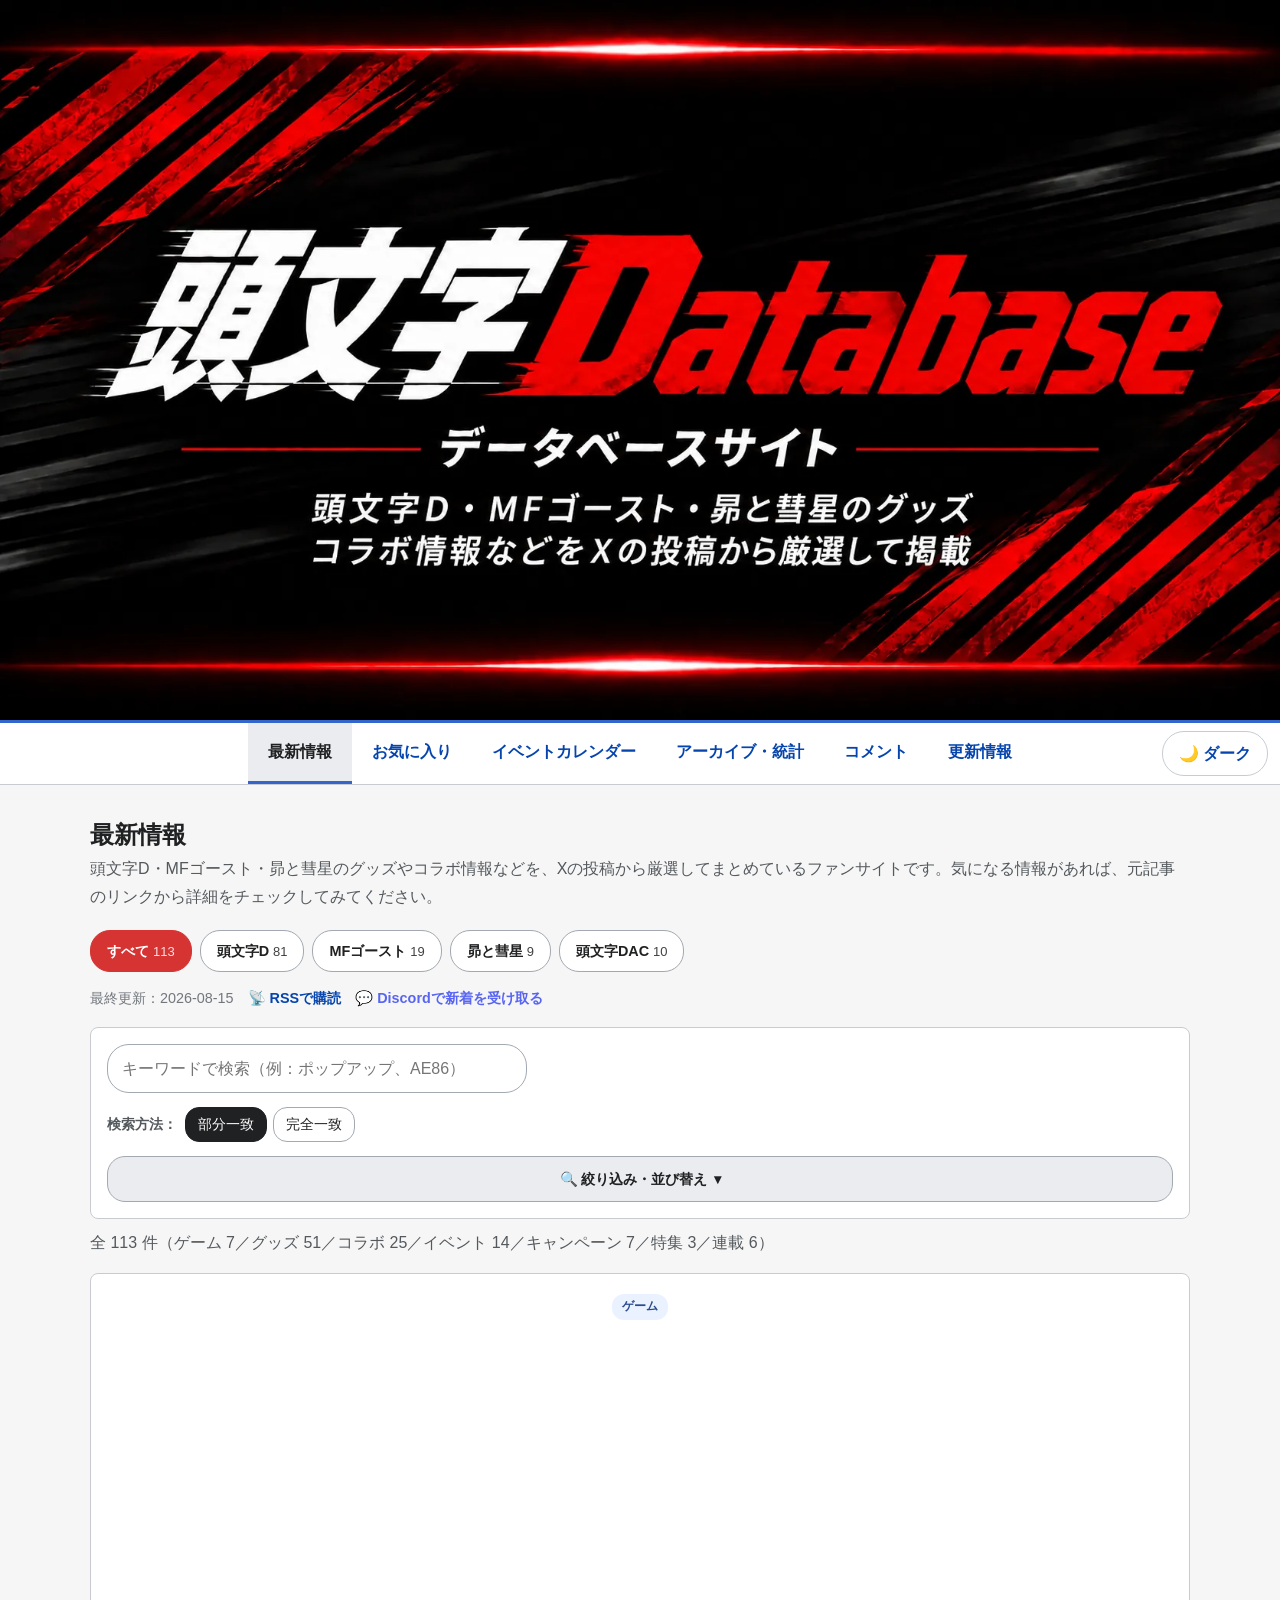
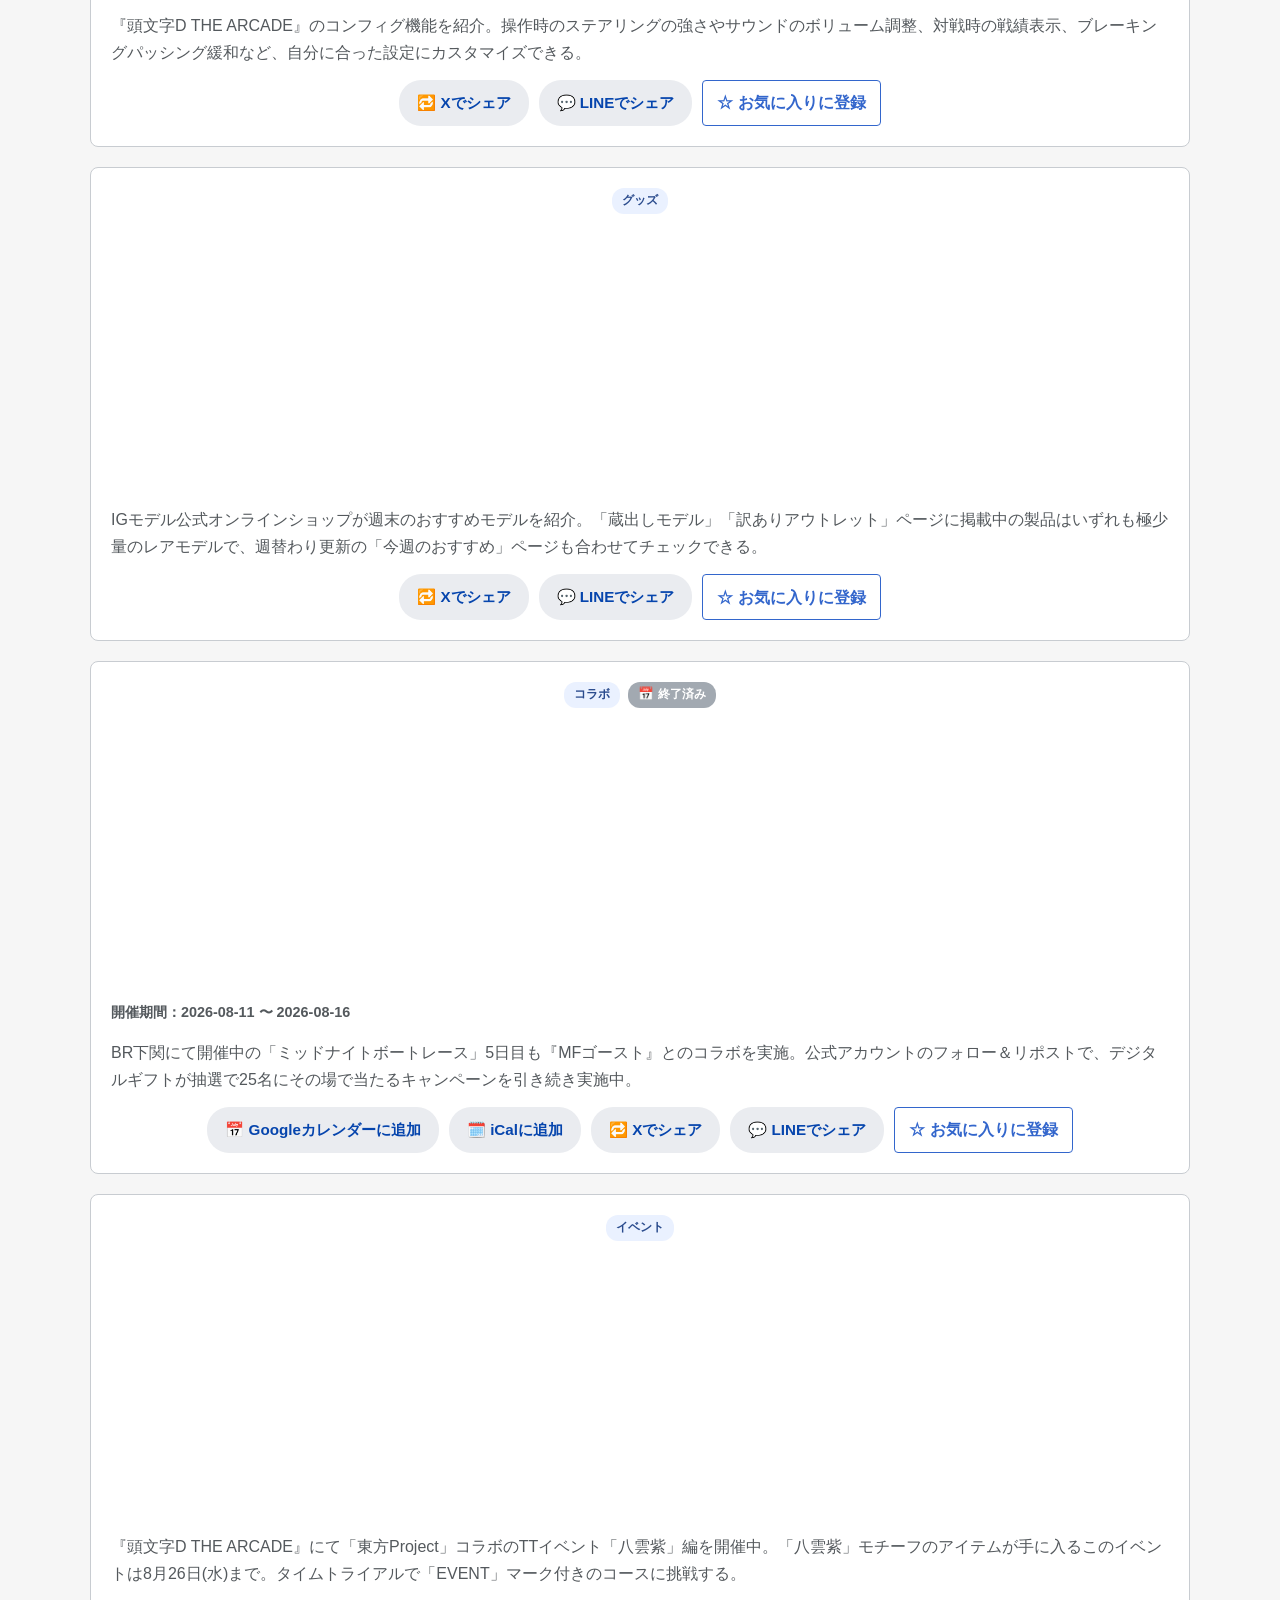
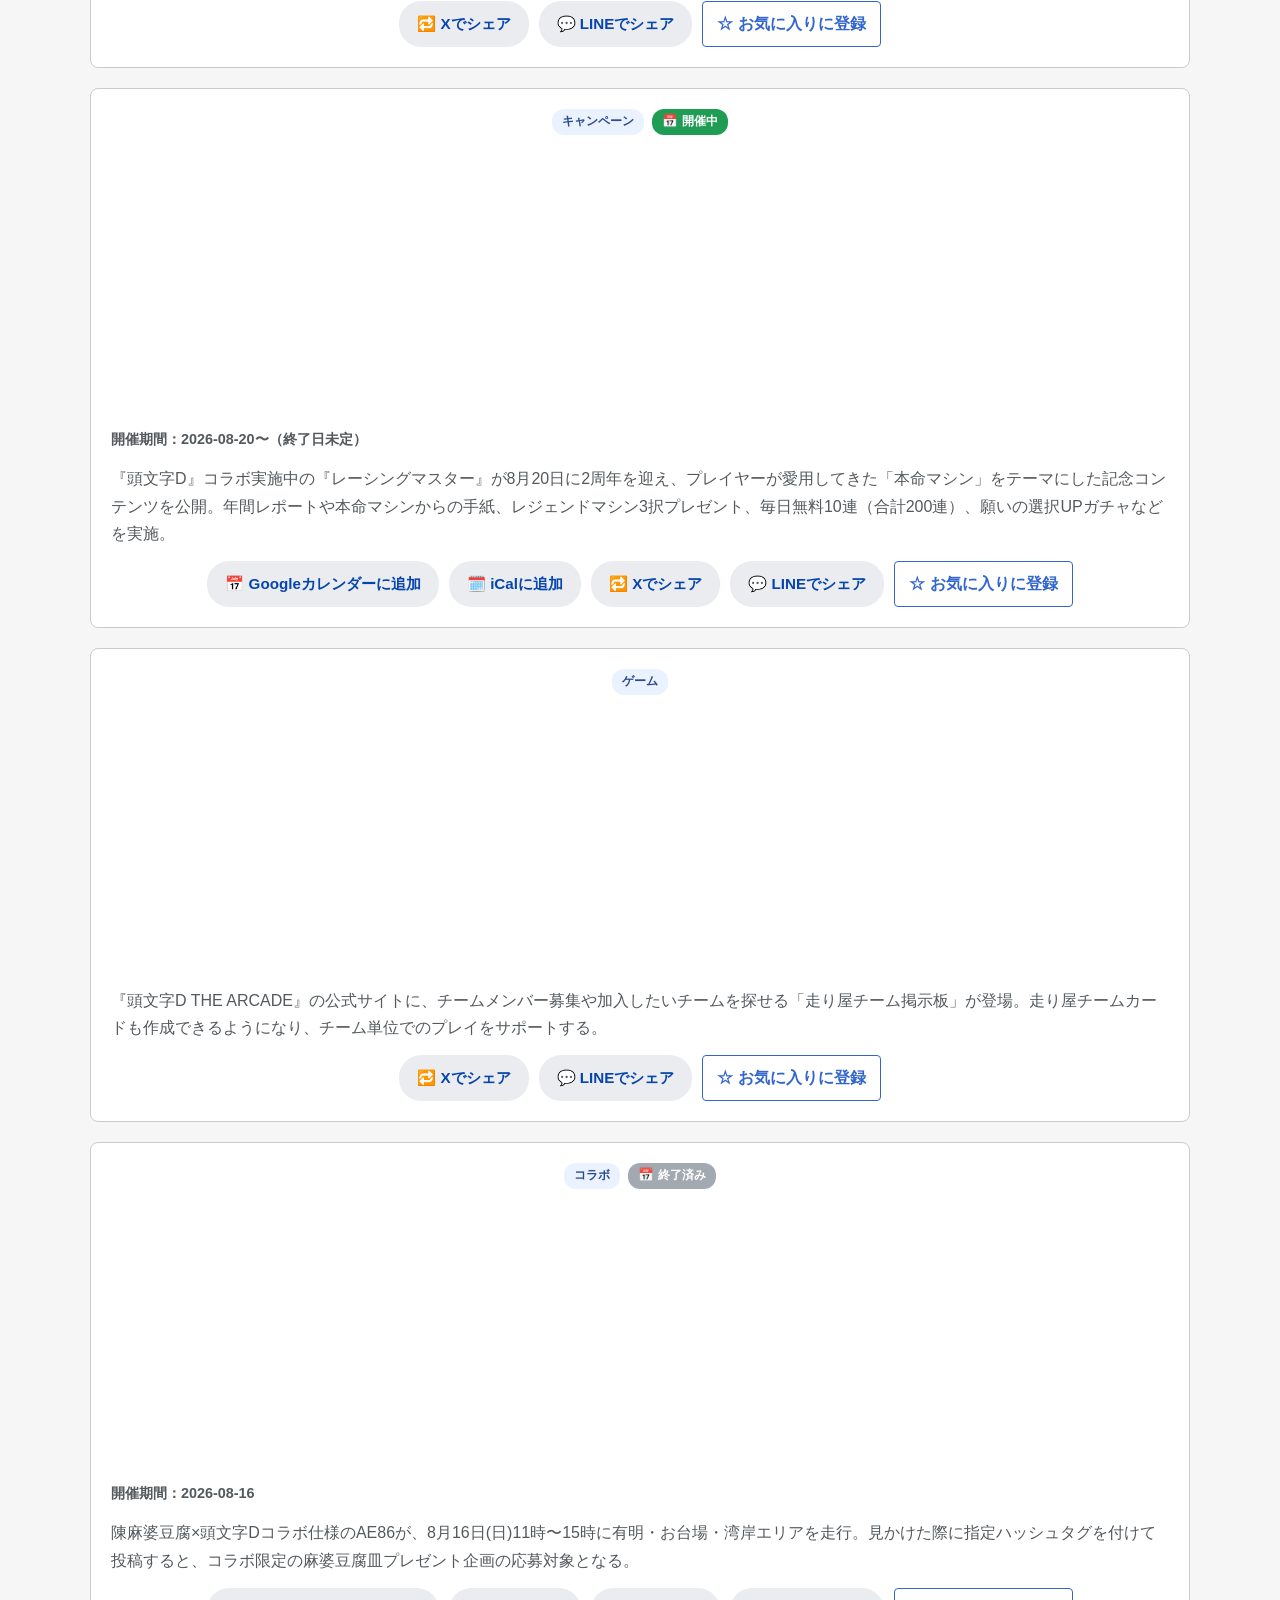
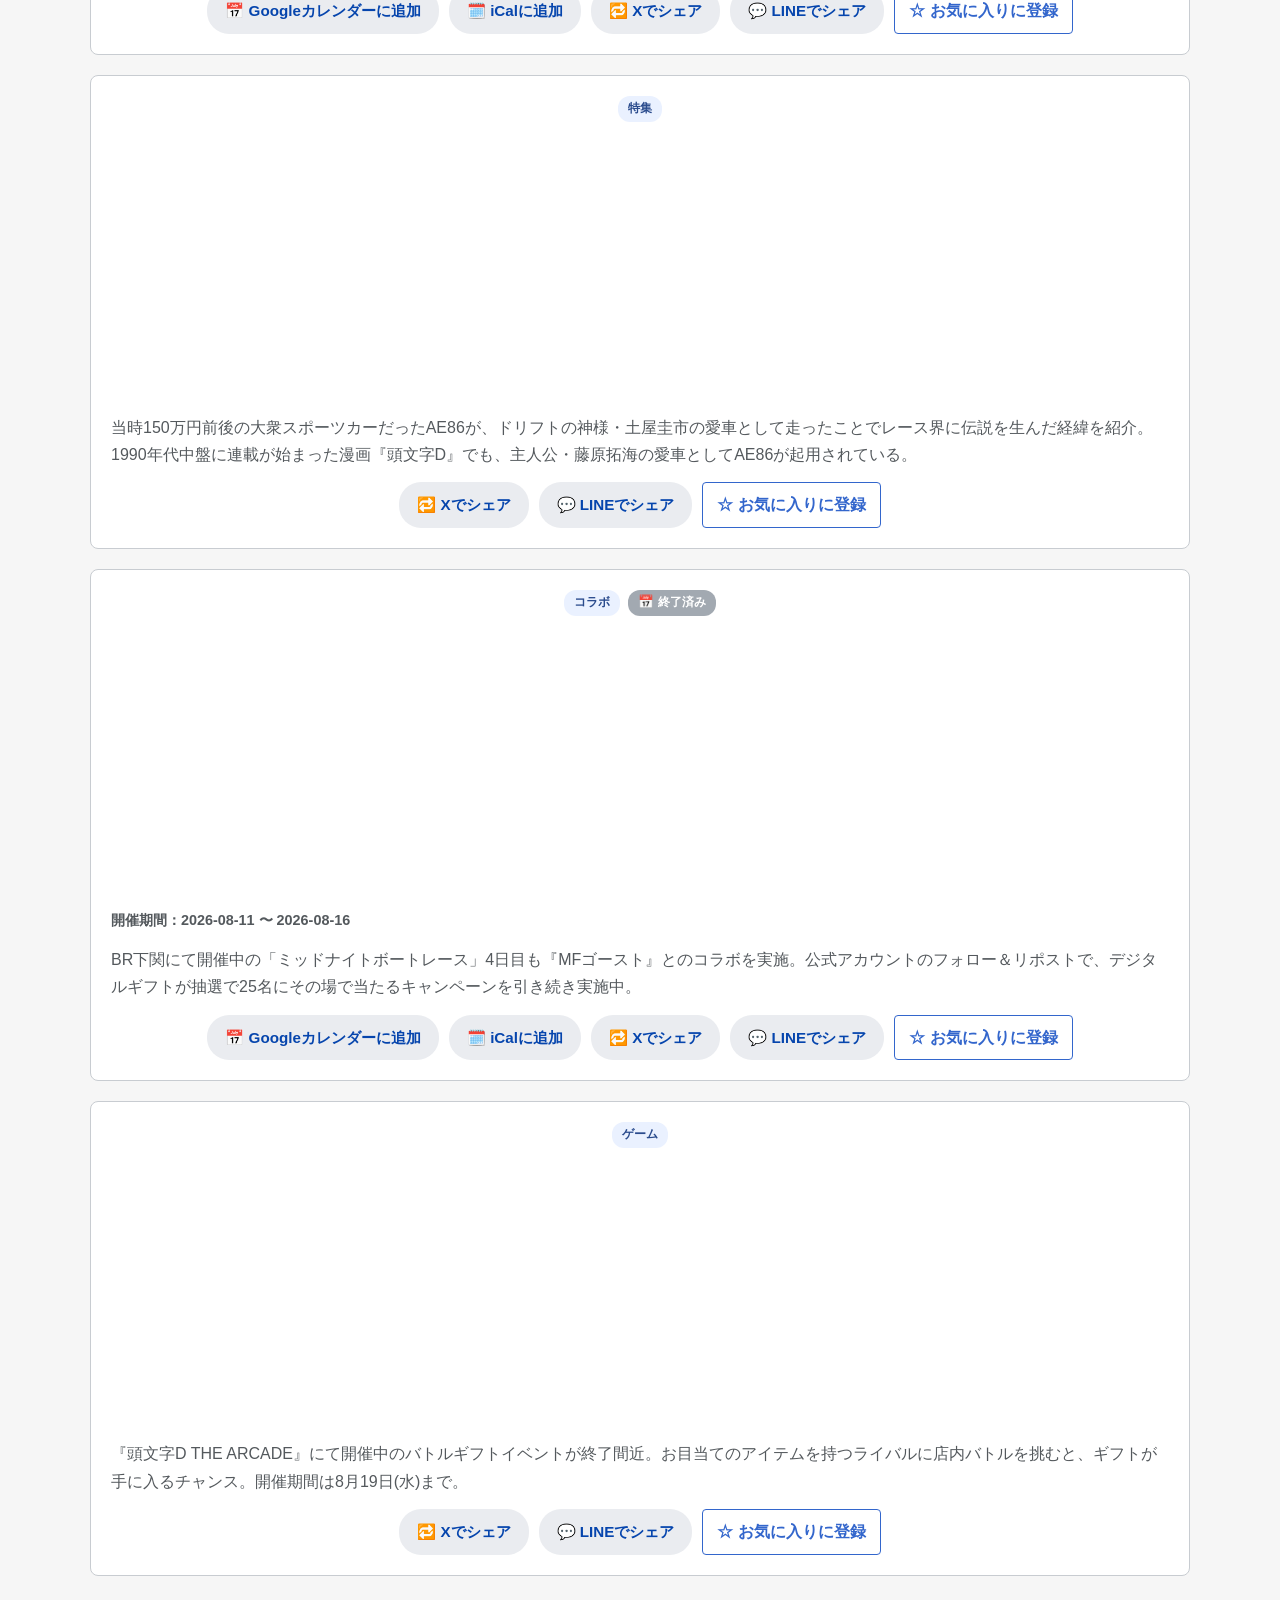
==== commit 5f929c41: "a" ====
--- a/index.html
+++ b/index.html
@@ -144,8 +144,11 @@
 </p>
 
 <section class="endingSoonSection" id="endingSoonSection" hidden aria-label="まもなく終了する情報">
-    <h3 class="endingSoonTitle">🔥 まもなく終了</h3>
-    <div class="endingSoonList" id="endingSoonList"></div>
+    <div class="endingSoonHeader">
+        <h3 class="endingSoonTitle">🔥 まもなく終了</h3>
+        <button type="button" id="endingSoonToggle" class="endingSoonToggle" aria-expanded="false">表示する</button>
+    </div>
+    <div class="endingSoonList" id="endingSoonList" hidden></div>
 </section>
 
 <div class="seriesFilterBar" id="seriesFilterBar" role="group" aria-label="作品で絞り込み">
@@ -182,14 +185,17 @@
 
     <div class="infoFilterGroup" id="infoSearchModeToggle" role="group" aria-label="検索方法"></div>
 
-    <button
-        type="button"
-        id="infoFilterToggle"
-        class="infoFilterToggle"
-        aria-expanded="false"
-        aria-controls="infoFilterPanel">
-        🔍 絞り込み・並び替え <span class="infoFilterToggleIcon" aria-hidden="true">▾</span>
-    </button>
+    <div class="infoFilterToggleRow">
+        <button
+            type="button"
+            id="infoFilterToggle"
+            class="infoFilterToggle"
+            aria-expanded="false"
+            aria-controls="infoFilterPanel">
+            🔍 絞り込み・並び替え <span class="infoFilterToggleIcon" aria-hidden="true">▾</span>
+        </button>
+        <button type="button" id="infoFilterClear" class="infoFilterClearButton" hidden>✕ クリア</button>
+    </div>
 
     <div class="infoFilterPanel" id="infoFilterPanel">
 
@@ -227,10 +233,6 @@
             <button type="button" class="infoFilterButton" data-readfilter="unread">未読のみ</button>
         </div>
 
-    </div>
-
-    <div class="infoControlRow">
-        <button type="button" id="infoFilterClear" class="infoFilterButton" hidden>✕ 絞り込みをクリア</button>
     </div>
 
     </div>
--- a/css/style.css
+++ b/css/style.css
@@ -443,6 +443,16 @@
     color:#2a4b8d;
 }
 
+.infoBadge--favorite{
+    background:#fff1cc;
+    color:#8a6100;
+}
+
+.infoBadge--unread{
+    background:#e6f7ff;
+    color:#0969a8;
+}
+
 .infoBadge--new{
     background:#d63333;
     color:white;
@@ -456,6 +466,28 @@
 .infoBadge--ending{
     background:#f0a300;
     color:white;
+}
+
+/* 終了まで残り3日以内は、より濃い色＋脈動アニメーションで強調する */
+.infoBadge--ending-urgent{
+    background:#d64d1f;
+    box-shadow:0 0 0 0 rgba(214,51,51,.45);
+    animation:infoBadgeEndingPulse 1.6s ease-in-out infinite;
+}
+
+@keyframes infoBadgeEndingPulse{
+    0%, 100%{
+        box-shadow:0 0 0 0 rgba(214,51,51,.45);
+    }
+    50%{
+        box-shadow:0 0 0 6px rgba(214,51,51,0);
+    }
+}
+
+@media (prefers-reduced-motion: reduce){
+    .infoBadge--ending-urgent{
+        animation:none;
+    }
 }
 
 .infoBadge--status-before{
@@ -999,11 +1031,40 @@
     display:none;
 }
 
+.endingSoonHeader{
+    display:flex;
+    align-items:center;
+    justify-content:space-between;
+    gap:10px;
+    margin-bottom:10px;
+}
+
 .endingSoonTitle{
-    margin:0 0 10px;
+    margin:0;
     color:#c23b22;
     font-size:1em;
     font-weight:bold;
+}
+
+.endingSoonToggle{
+    flex:0 0 auto;
+    padding:4px 10px;
+    background:white;
+    border:1px solid #e0b400;
+    border-radius:999px;
+    color:#a85a00;
+    font-size:.78em;
+    font-weight:bold;
+    cursor:pointer;
+    transition:.2s;
+}
+
+.endingSoonToggle:hover{
+    background:#fff3d6;
+}
+
+.endingSoonList[hidden]{
+    display:none;
 }
 
 .endingSoonList{
@@ -1260,12 +1321,18 @@
     color:white;
 }
 
+.infoFilterToggleRow{
+    display:flex;
+    align-items:center;
+    gap:8px;
+}
+
 .infoFilterToggle{
     display:flex;
     align-items:center;
     justify-content:center;
     gap:6px;
-    width:100%;
+    flex:1;
     padding:10px 14px;
     background:#eaecf0;
     border:1px solid #a2a9b1;
@@ -1275,6 +1342,30 @@
     font-weight:bold;
     font-size:.9em;
     cursor:pointer;
+}
+
+.infoFilterClearButton{
+    flex-shrink:0;
+    padding:10px 14px;
+    background:#fff0f0;
+    border:1px solid #d33;
+    border-radius:18px;
+    color:#d33;
+    font:inherit;
+    font-weight:bold;
+    font-size:.85em;
+    cursor:pointer;
+    white-space:nowrap;
+    transition:.2s;
+}
+
+.infoFilterClearButton:hover{
+    background:#d33;
+    color:white;
+}
+
+.infoFilterClearButton[hidden]{
+    display:none;
 }
 
 .infoFilterToggleIcon{
@@ -2498,6 +2589,17 @@
     color:white;
 }
 
+html.theme-dark .infoFilterClearButton{
+    background:#2a1414;
+    border-color:#d33;
+    color:#ff8080;
+}
+
+html.theme-dark .infoFilterClearButton:hover{
+    background:#d33;
+    color:white;
+}
+
 html.theme-dark .endingSoonSection{
     background:linear-gradient(135deg,#2a1a12,#2a2412);
     border-color:#a86a00;
@@ -2507,6 +2609,16 @@
     color:#ff8f6b;
 }
 
+html.theme-dark .endingSoonToggle{
+    background:#1a1b1c;
+    border-color:#a86a00;
+    color:#ff8f6b;
+}
+
+html.theme-dark .endingSoonToggle:hover{
+    background:#2a2412;
+}
+
 html.theme-dark .endingSoonCard{
     background:#1a1b1c;
     border-color:#5a4a30;
@@ -2537,6 +2649,16 @@
 html.theme-dark .infoBadge--tag{
     background:#1c2b4d;
     color:#a9c4ff;
+}
+
+html.theme-dark .infoBadge--favorite{
+    background:#3a2f12;
+    color:#ffd76a;
+}
+
+html.theme-dark .infoBadge--unread{
+    background:#12303d;
+    color:#7fd0ff;
 }
 
 html.theme-dark .infoBadge--status-before{
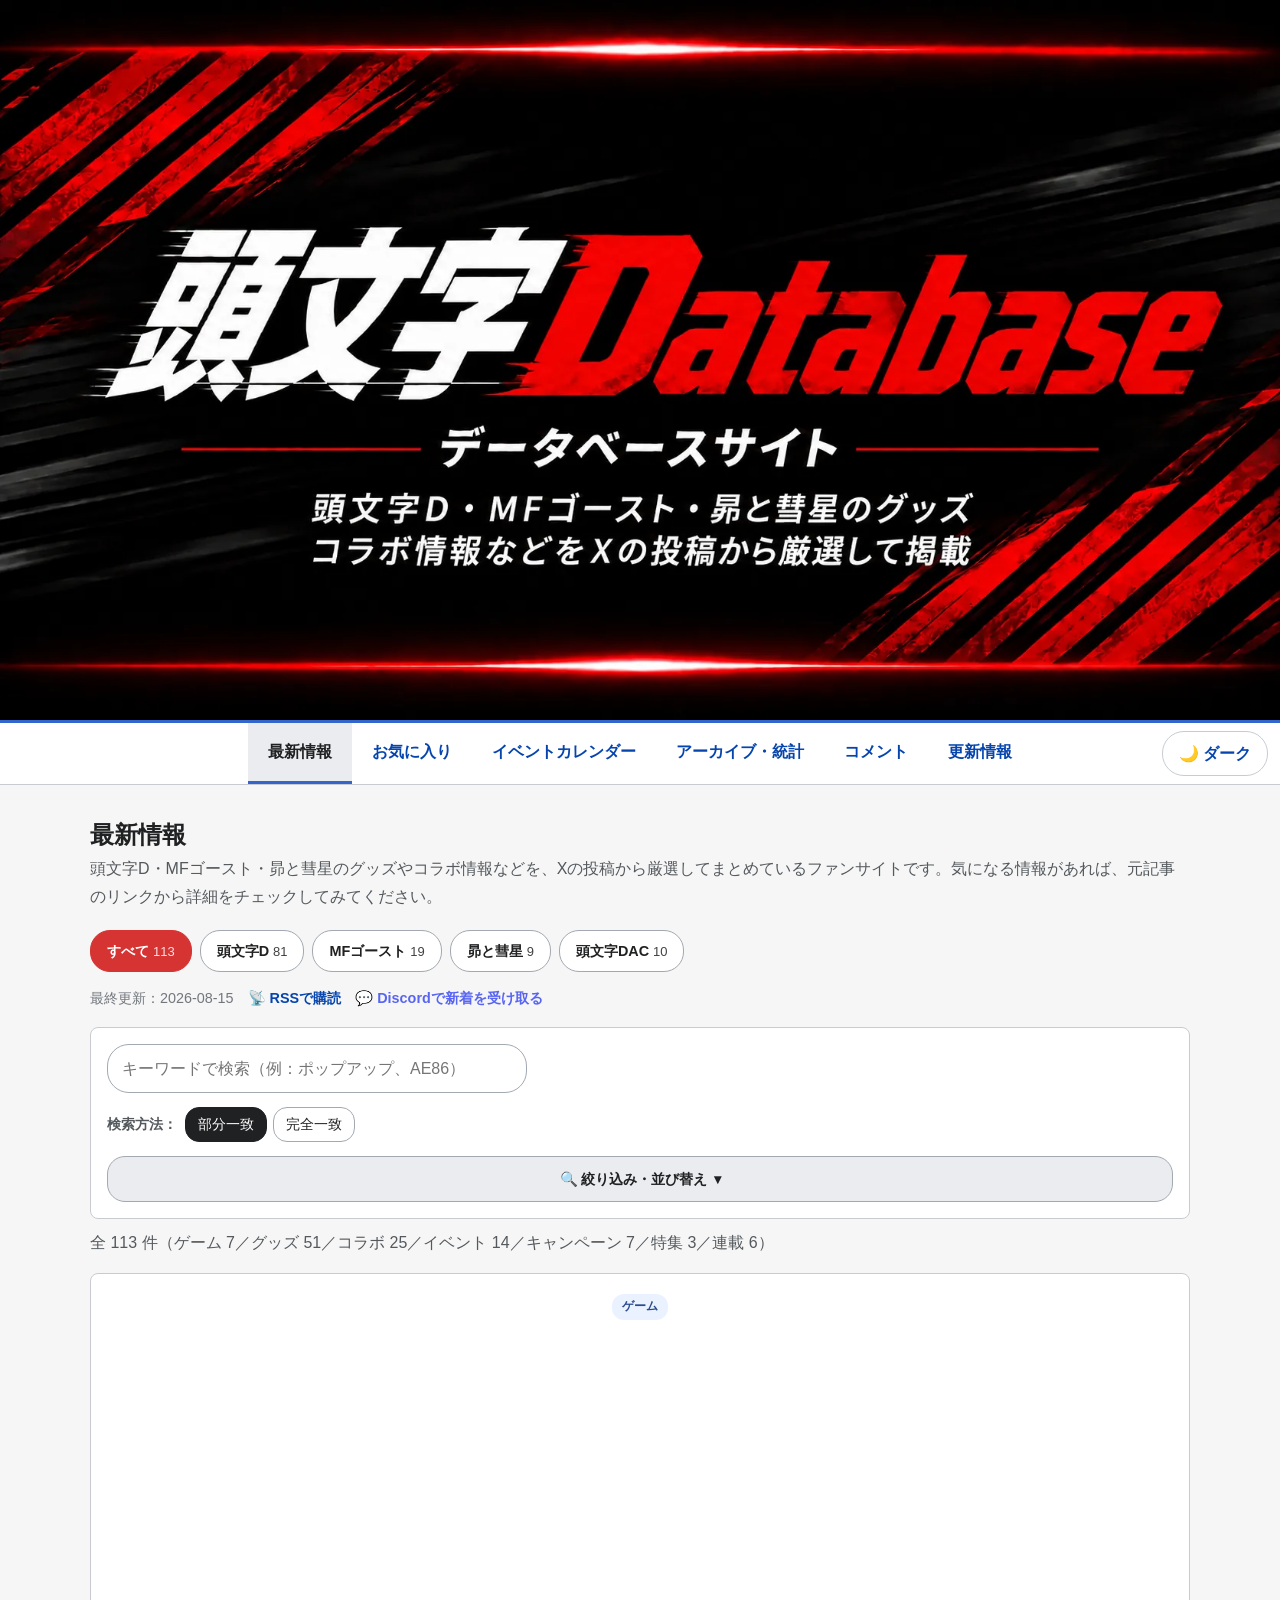
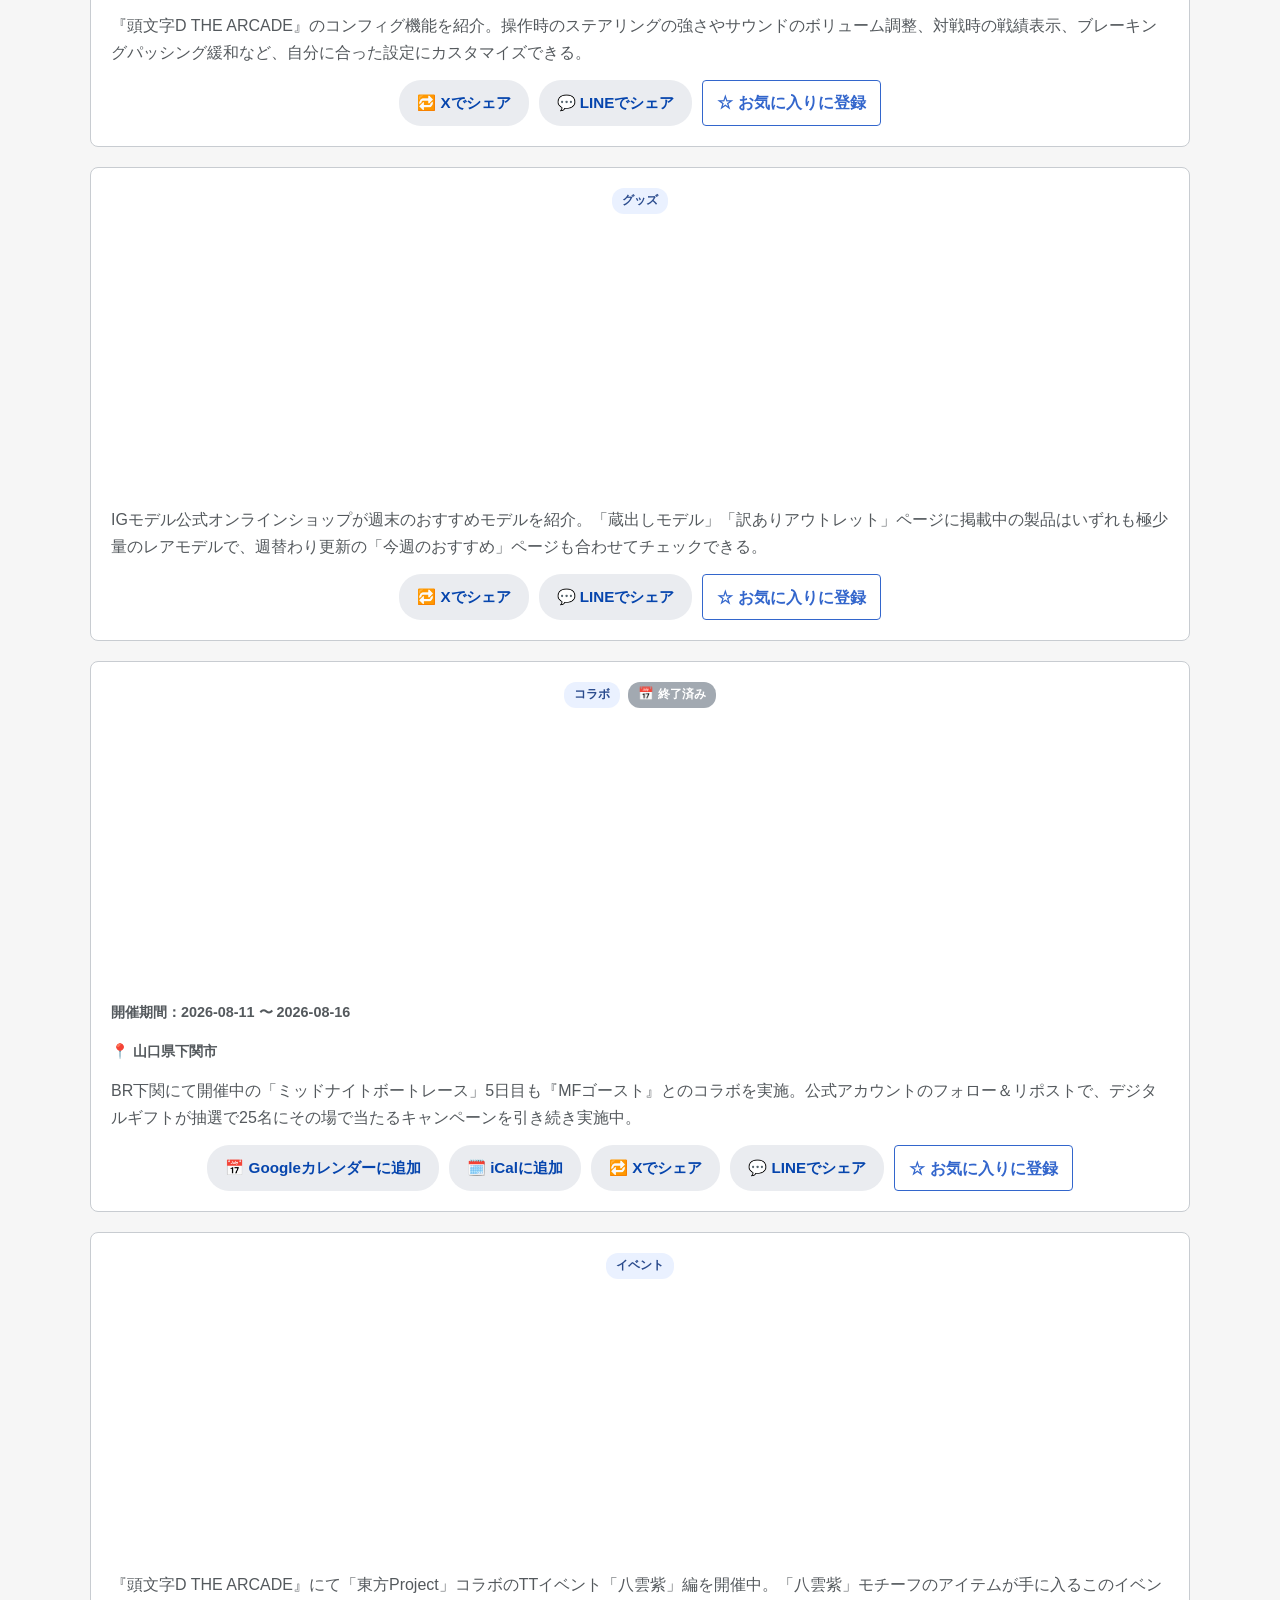
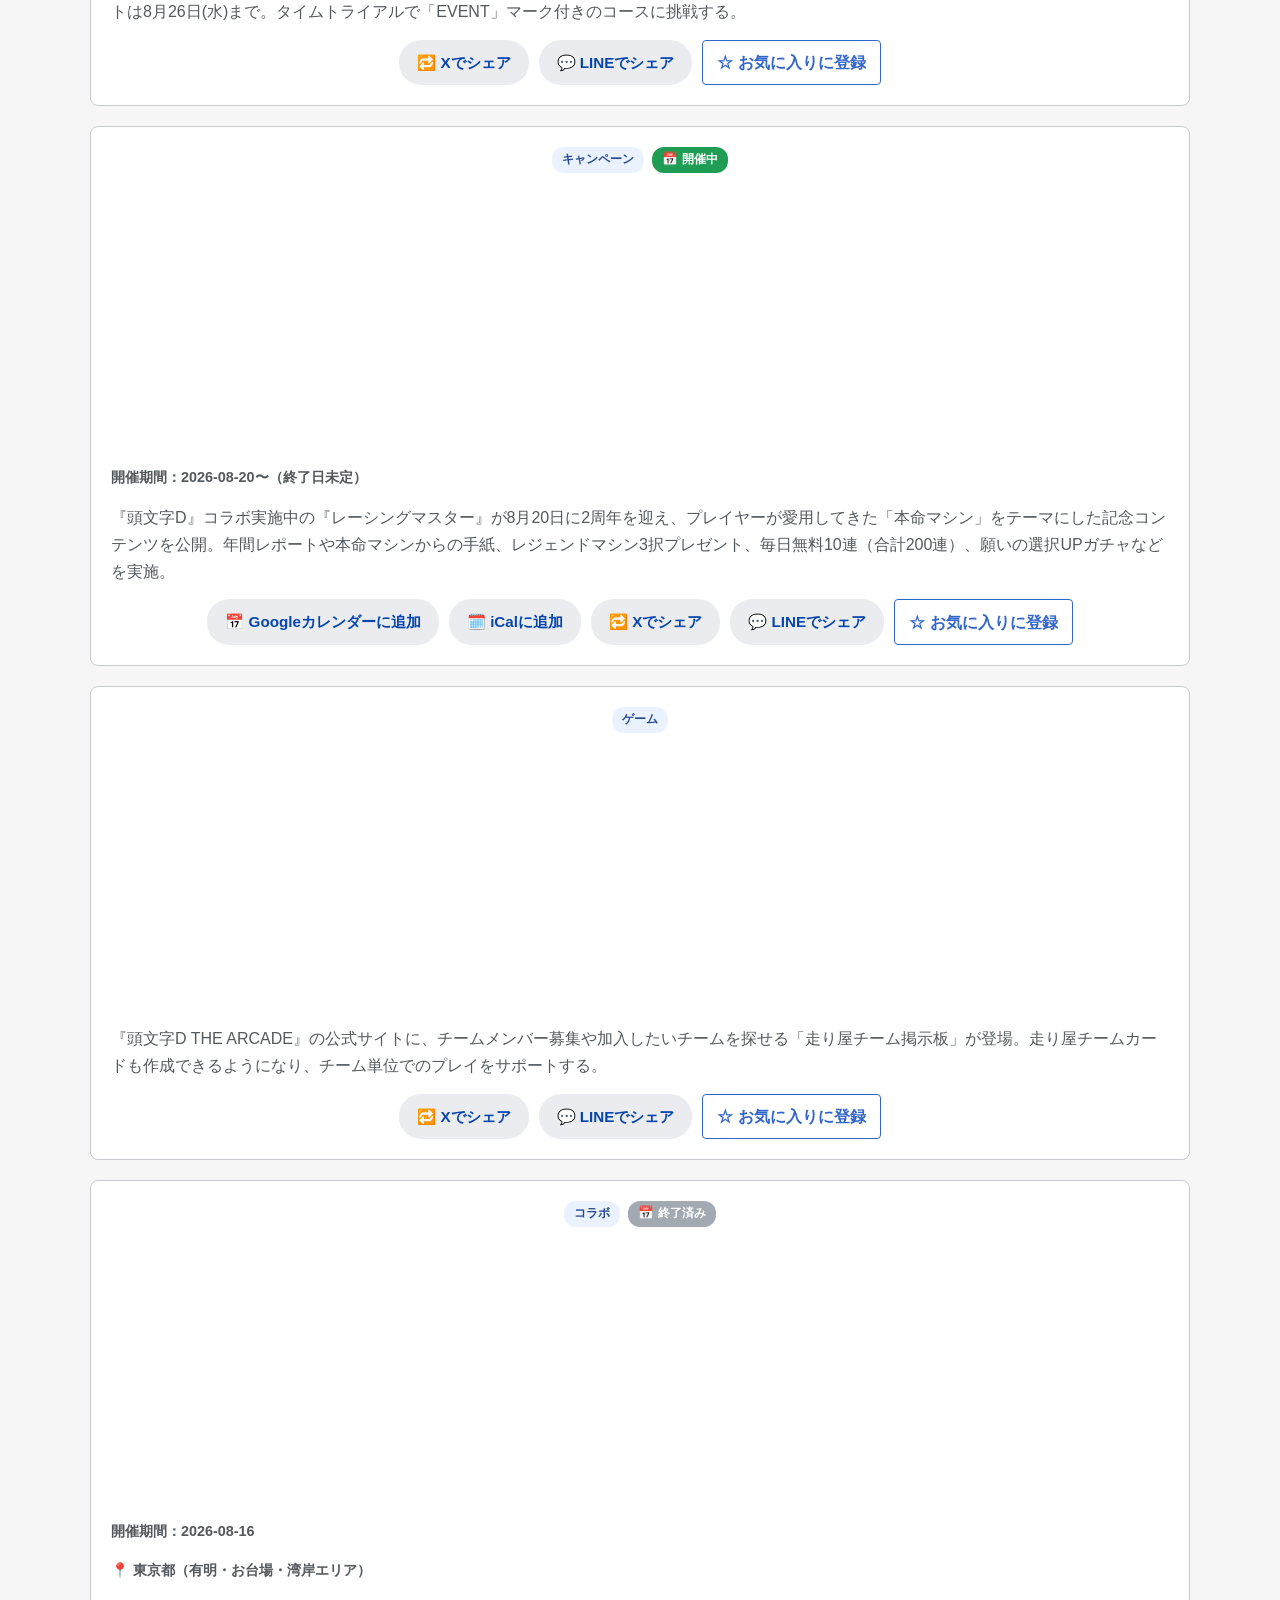
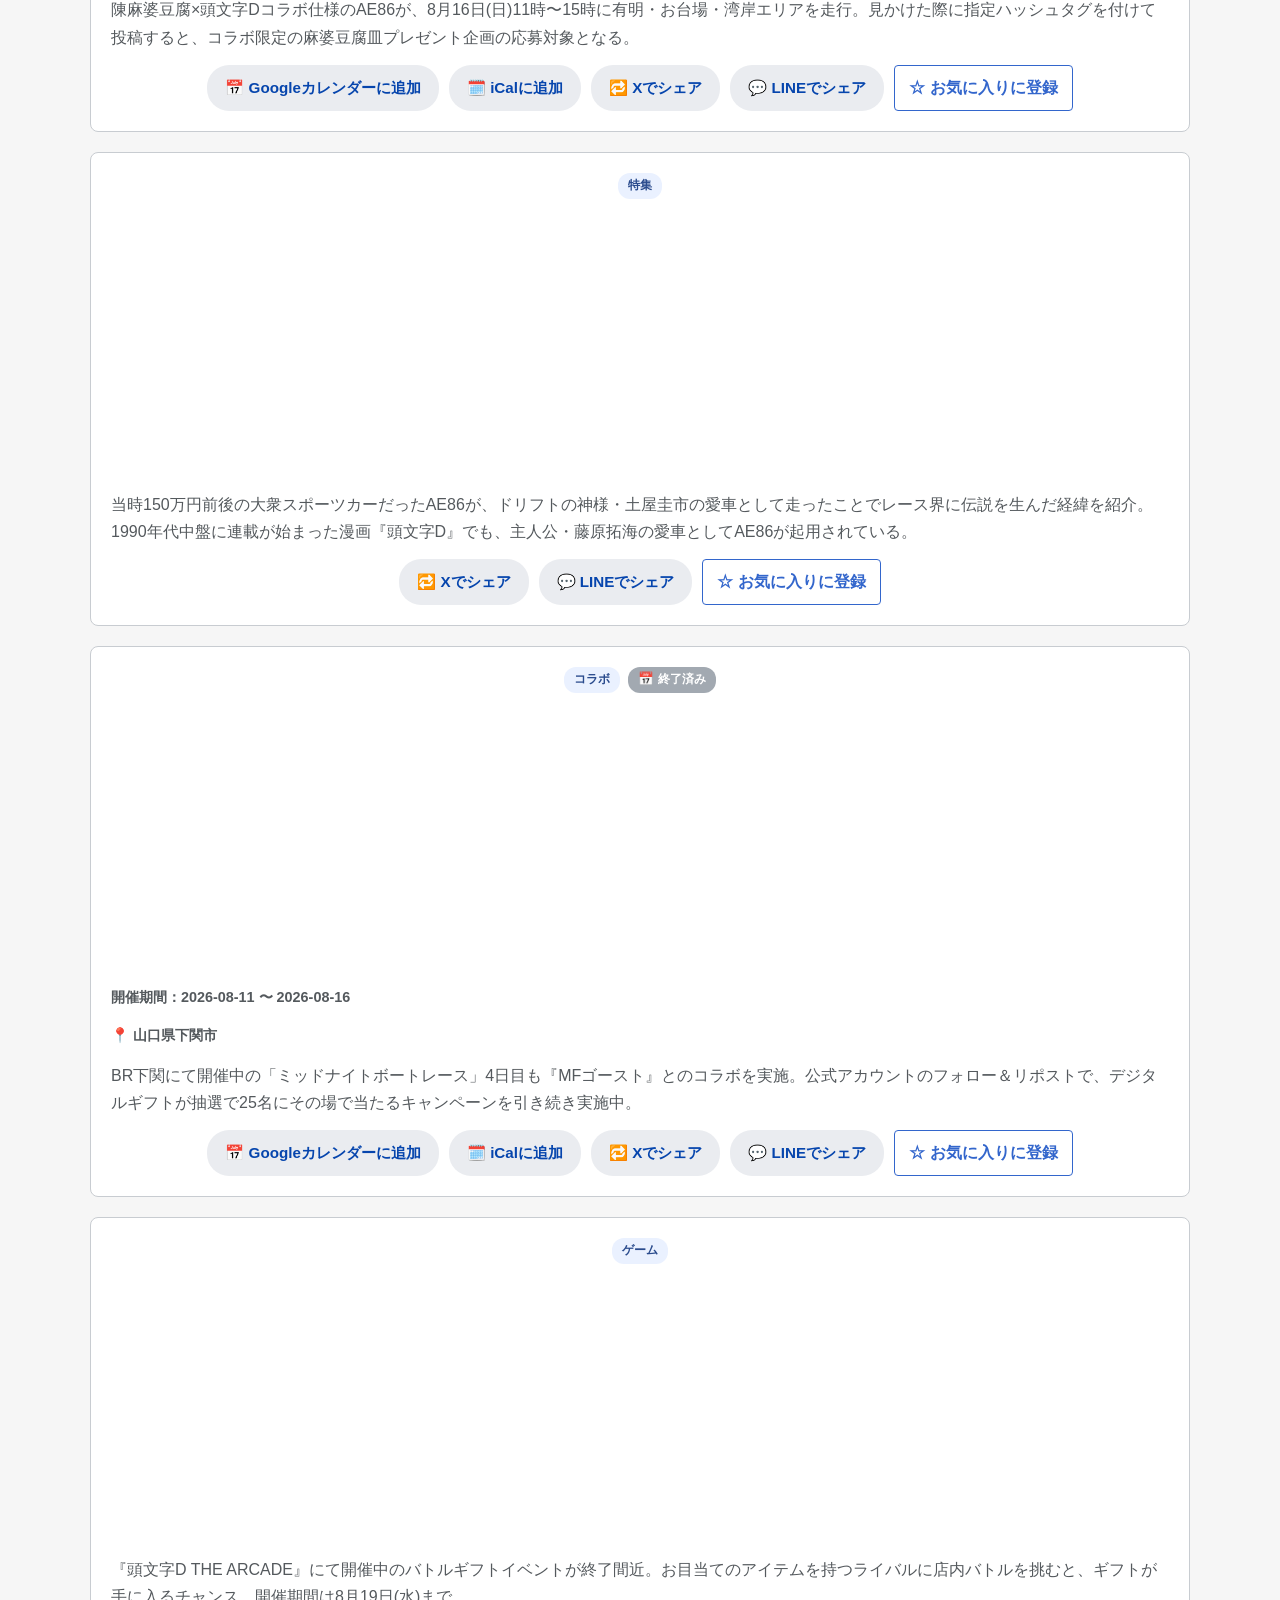
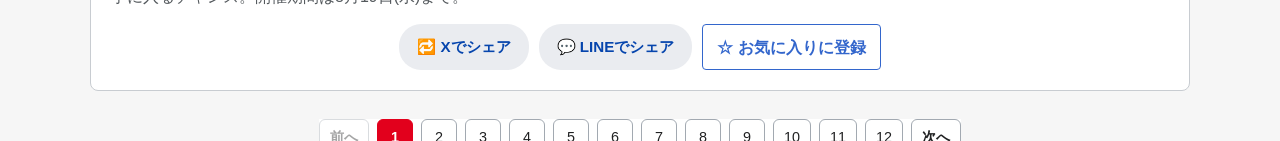
==== commit 98a646c3: "a" ====
--- a/index.html
+++ b/index.html
@@ -210,6 +210,11 @@
             <button type="button" class="infoFilterButton" data-sort="old">古い順</button>
         </div>
 
+        <div class="infoFilterGroup infoRegionGroup" role="group" aria-label="開催地（地方）で絞り込み" id="infoRegionFilters">
+            <span class="infoFilterLabel">📍 開催地：</span>
+            <!-- 地方ボタンはjs/info.jsがREGION_LISTから自動生成します -->
+        </div>
+
         <div class="infoFilterGroup" role="group" aria-label="期間で絞り込み">
             <span class="infoFilterLabel">期間：</span>
             <button type="button" class="infoFilterButton is-active" data-period="all">すべて</button>
@@ -233,6 +238,21 @@
             <button type="button" class="infoFilterButton" data-readfilter="unread">未読のみ</button>
         </div>
 
+    </div>
+
+    <div class="infoControlRow">
+        <button
+            type="button"
+            id="infoPrefectureToggle"
+            class="infoFilterButton infoPrefectureToggle"
+            aria-expanded="false"
+            aria-controls="infoPrefectureFilters">
+            都道府県まで指定する <span class="infoFilterToggleIcon" aria-hidden="true">▾</span>
+        </button>
+    </div>
+
+    <div class="infoPrefectureFilters" id="infoPrefectureFilters" hidden>
+        <!-- 都道府県ボタンは地方ごとにグループ化してjs/info.jsが自動生成します -->
     </div>
 
     </div>
--- a/css/style.css
+++ b/css/style.css
@@ -512,6 +512,13 @@
 
 .infoCardEventPeriod{
     color:#2a4b8d;
+    font-weight:bold;
+    font-size:.9em;
+    margin-bottom:8px;
+}
+
+.infoCardLocation{
+    color:#1f7a3d;
     font-weight:bold;
     font-size:.9em;
     margin-bottom:8px;
@@ -1427,6 +1434,65 @@
     color:white;
 }
 
+.infoPrefectureToggle{
+    width:100%;
+    justify-content:center;
+    background:white;
+    font-weight:normal;
+    font-size:.85em;
+    color:#36c;
+}
+
+.infoPrefectureToggle[aria-expanded="true"] .infoFilterToggleIcon{
+    transform:rotate(180deg);
+}
+
+.infoPrefectureFilters{
+    display:flex;
+    flex-direction:column;
+    gap:10px;
+    max-height:320px;
+    overflow-y:auto;
+    padding:12px;
+    background:#f8f9fa;
+    border:1px solid #c8ccd1;
+    border-radius:8px;
+}
+
+/* [hidden]属性はブラウザ標準でdisplay:noneになるはずだが、上のdisplay:flex指定が
+   author stylesheetとしてそれを上書きしてしまい、常に表示されたまま（＝折りたたまれない）
+   になっていた。hidden時は明示的にdisplay:noneへ戻す */
+.infoPrefectureFilters[hidden]{
+    display:none;
+}
+
+.infoPrefectureGroup{
+    display:flex;
+    flex-wrap:wrap;
+    gap:6px;
+    align-items:center;
+}
+
+.infoPrefectureGroupLabel{
+    flex:0 0 auto;
+    width:66px;
+    color:#54595d;
+    font-size:.82em;
+    font-weight:bold;
+}
+
+.infoPrefectureButtons{
+    display:flex;
+    flex-wrap:wrap;
+    gap:5px;
+    flex:1;
+}
+
+.infoFilterButton--small{
+    padding:3px 10px;
+    font-size:.8em;
+}
+
 @media (max-width:640px){
     .infoTagFilters{
         flex-wrap:nowrap;
@@ -2589,6 +2655,20 @@
     color:white;
 }
 
+html.theme-dark .infoPrefectureFilters{
+    background:#181818;
+    border-color:#444;
+}
+
+html.theme-dark .infoPrefectureGroupLabel{
+    color:#aaa;
+}
+
+html.theme-dark .infoPrefectureToggle{
+    background:#101112;
+    color:#7ab0ff;
+}
+
 html.theme-dark .infoFilterClearButton{
     background:#2a1414;
     border-color:#d33;
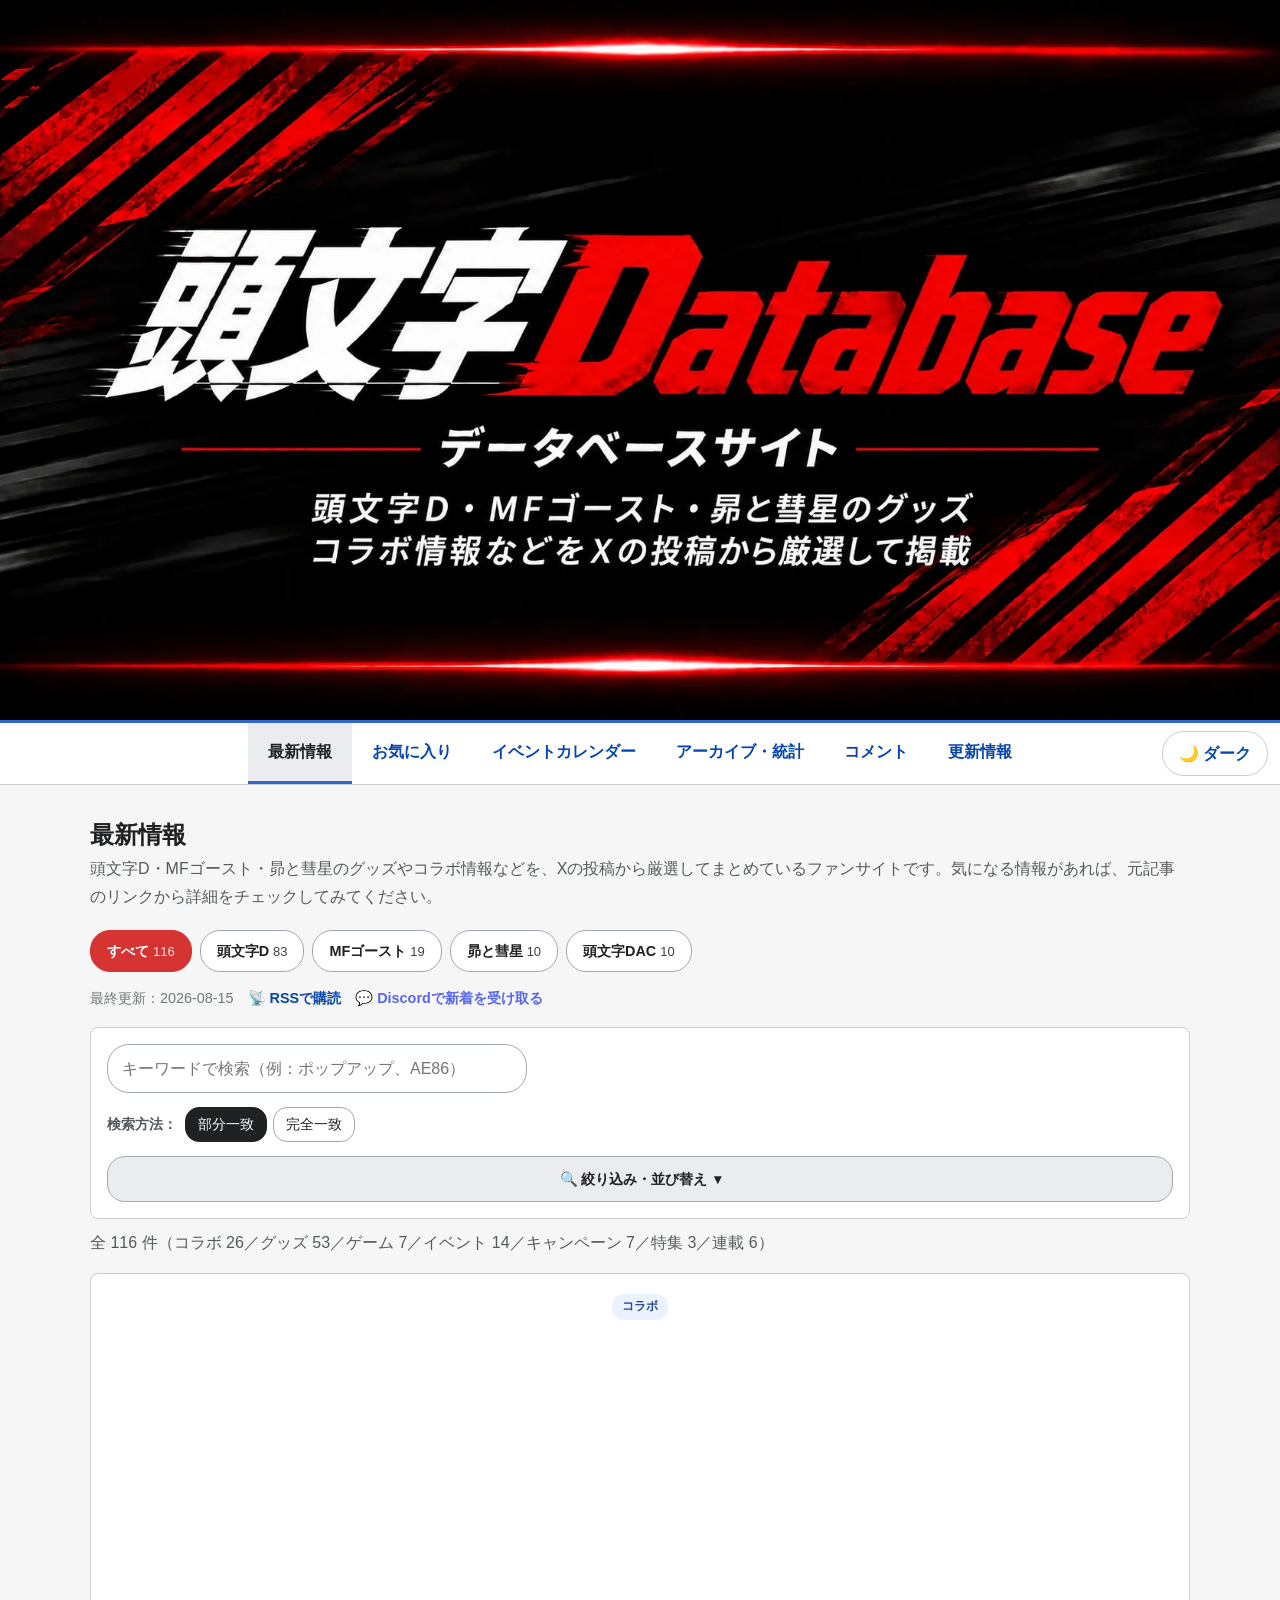
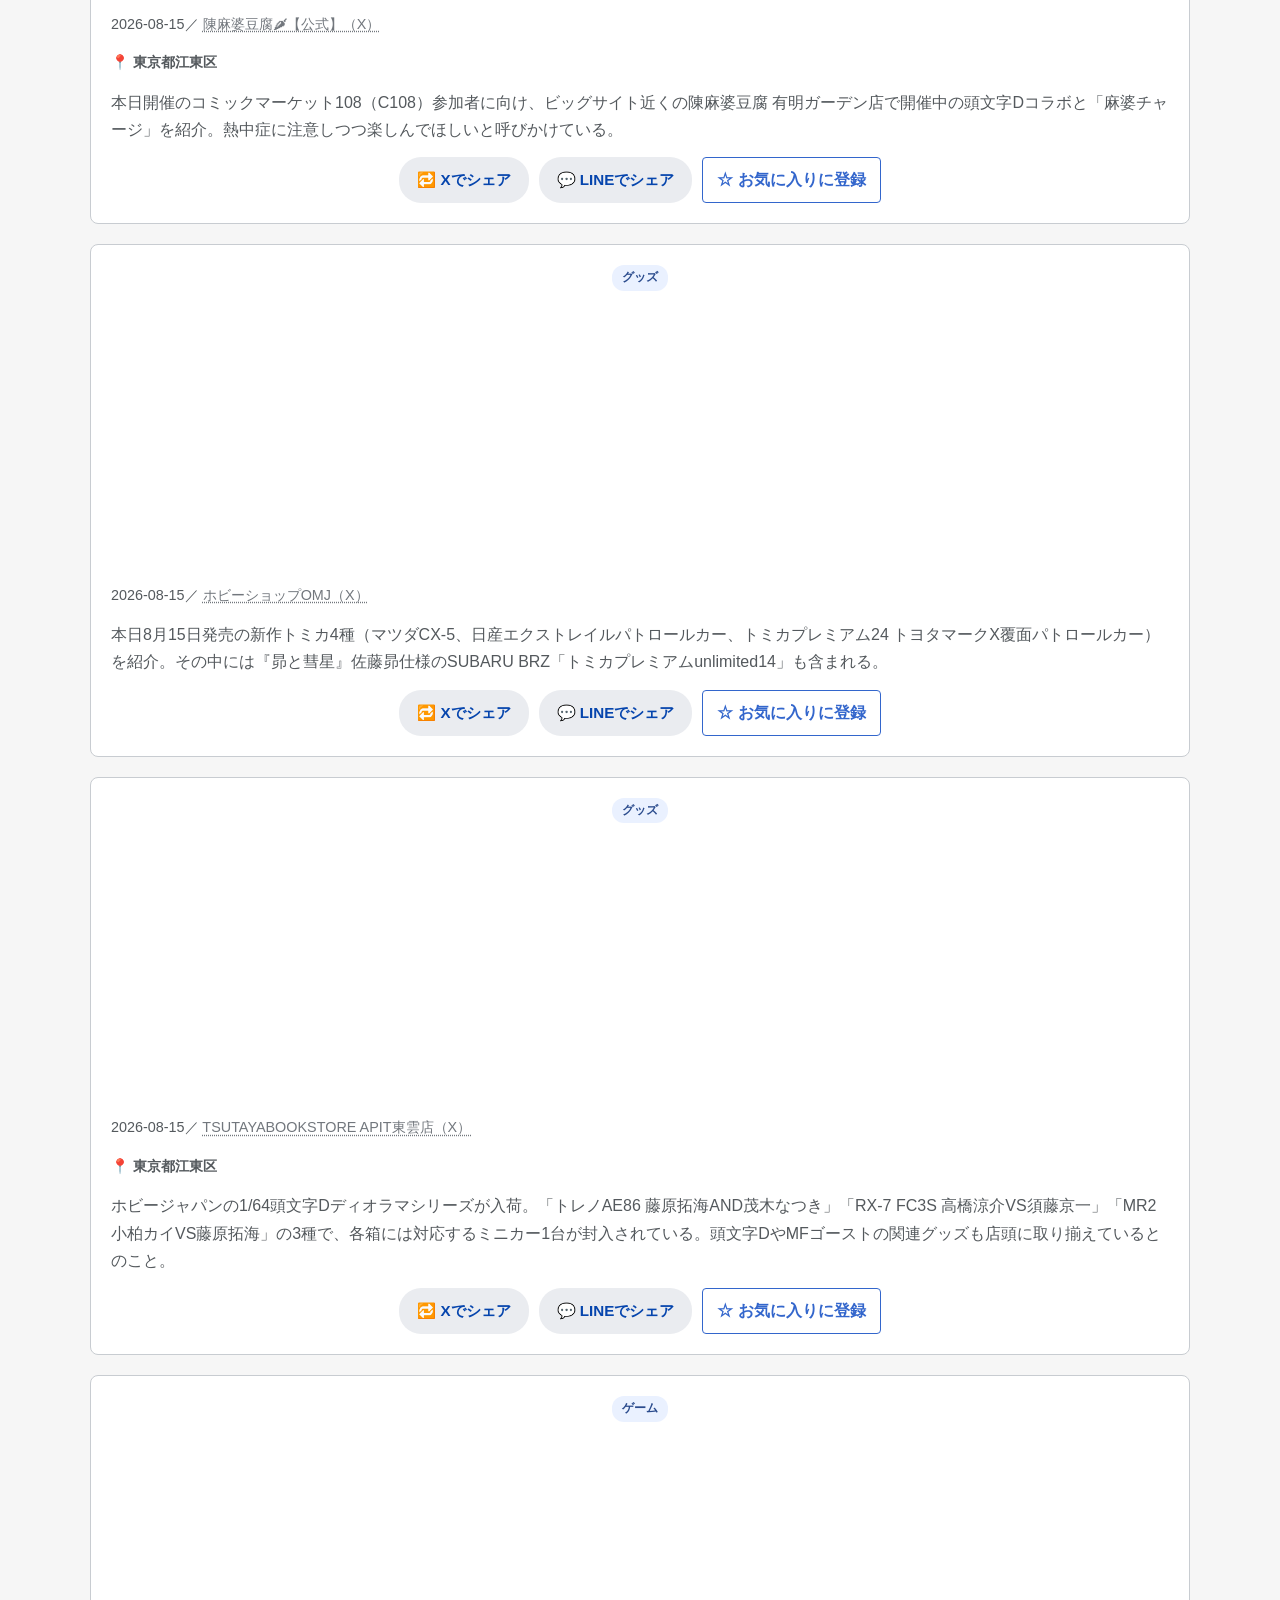
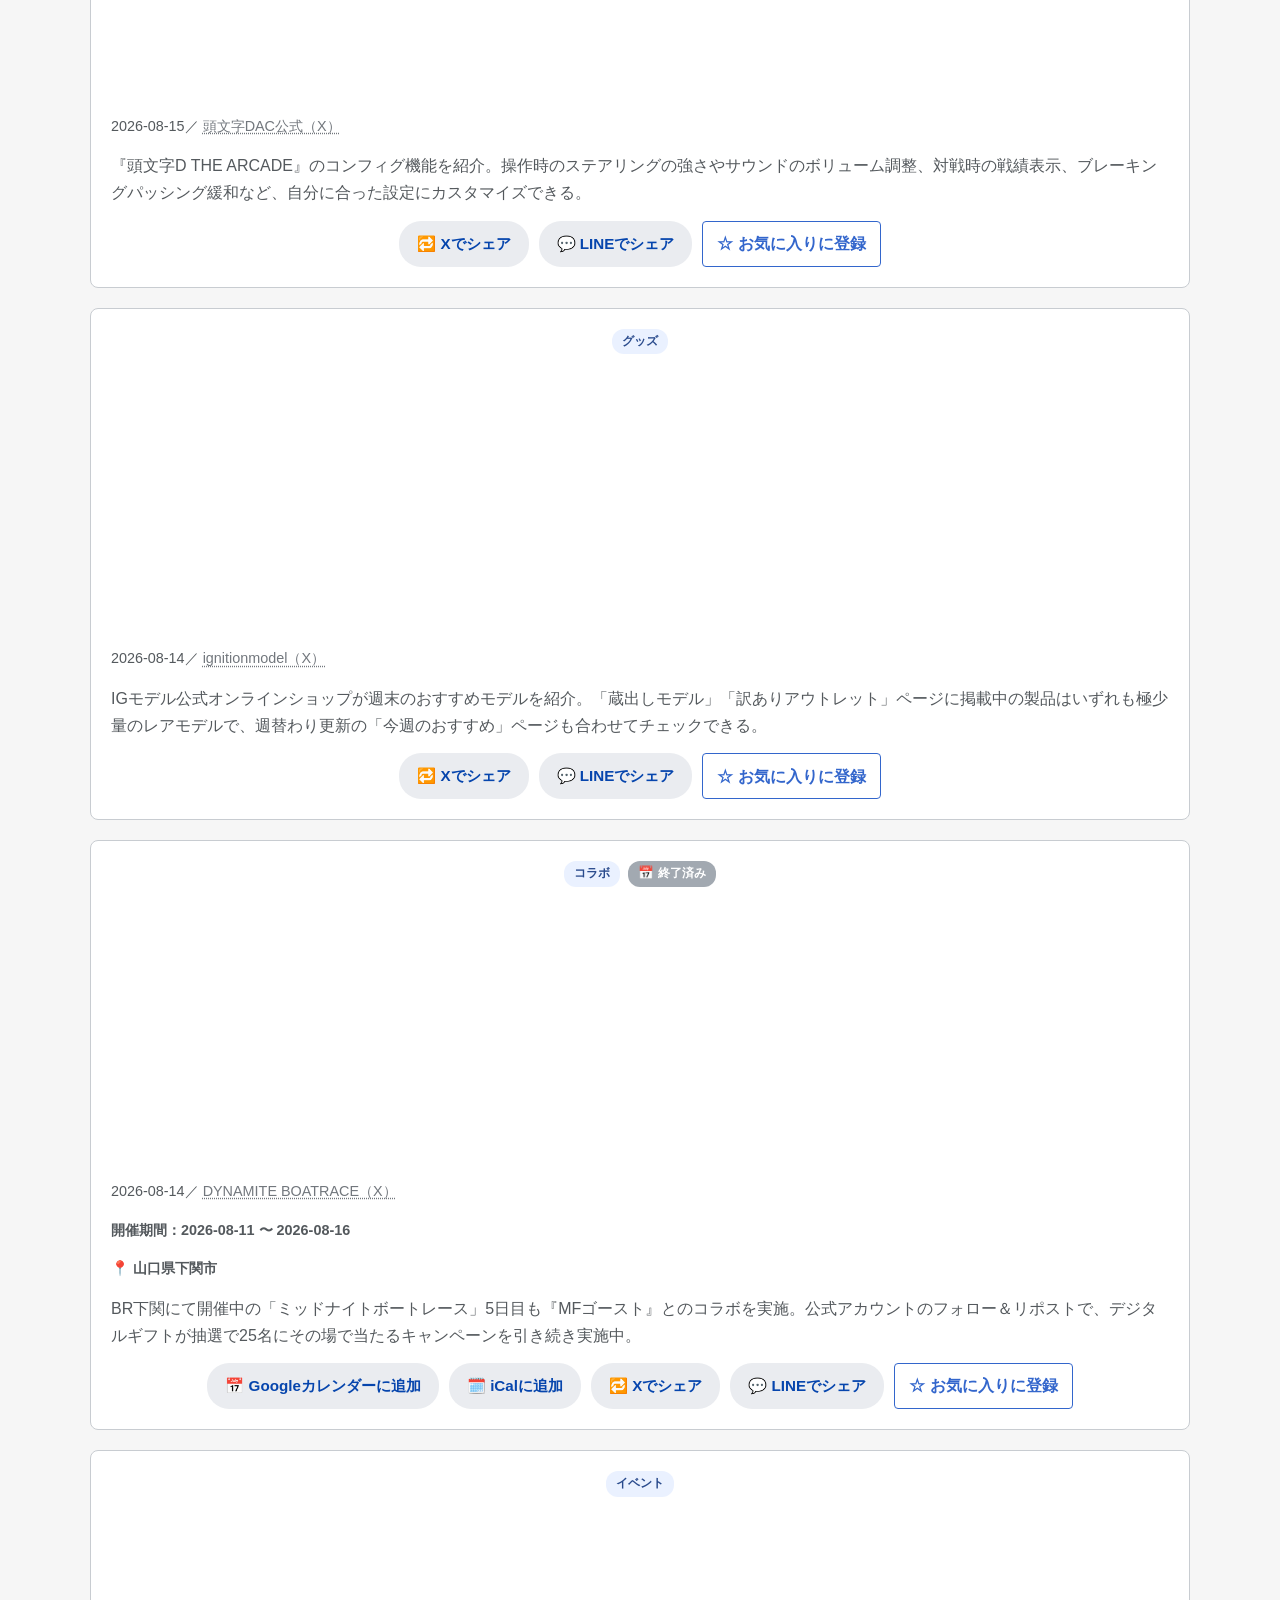
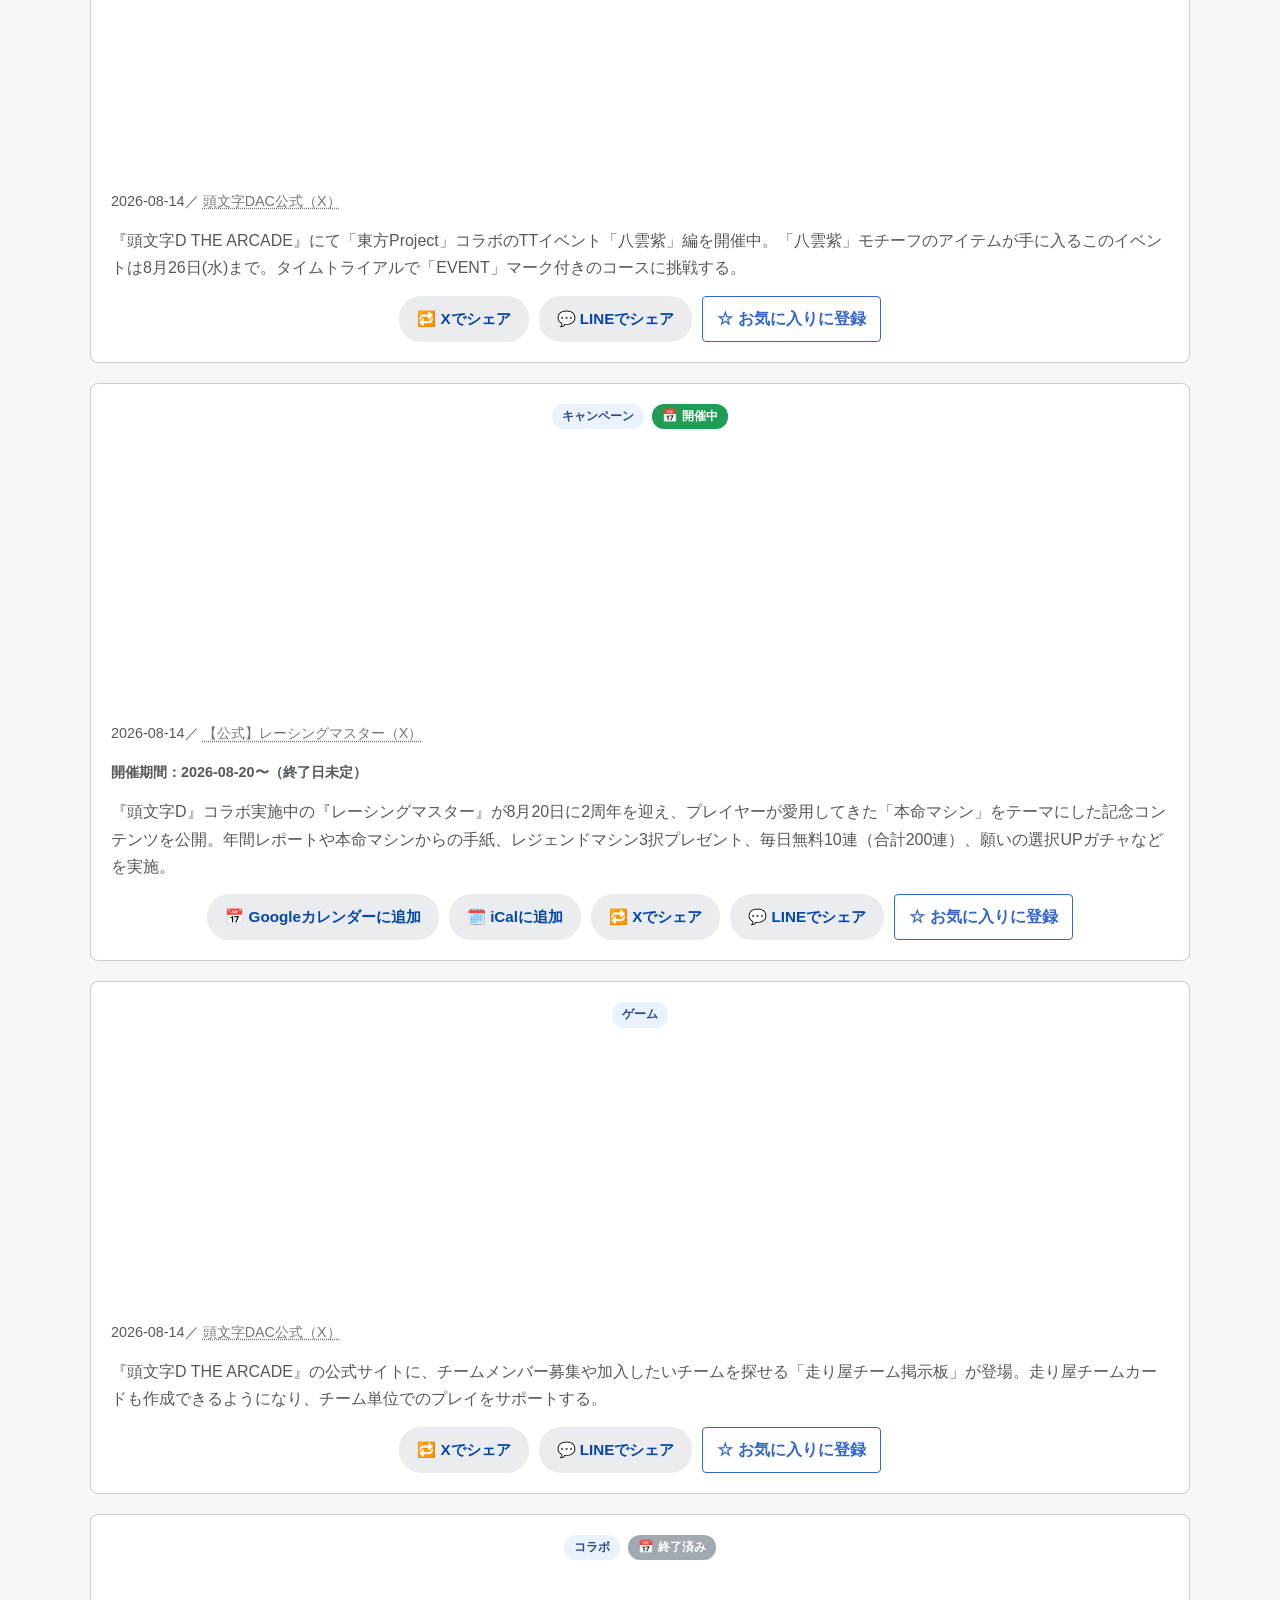
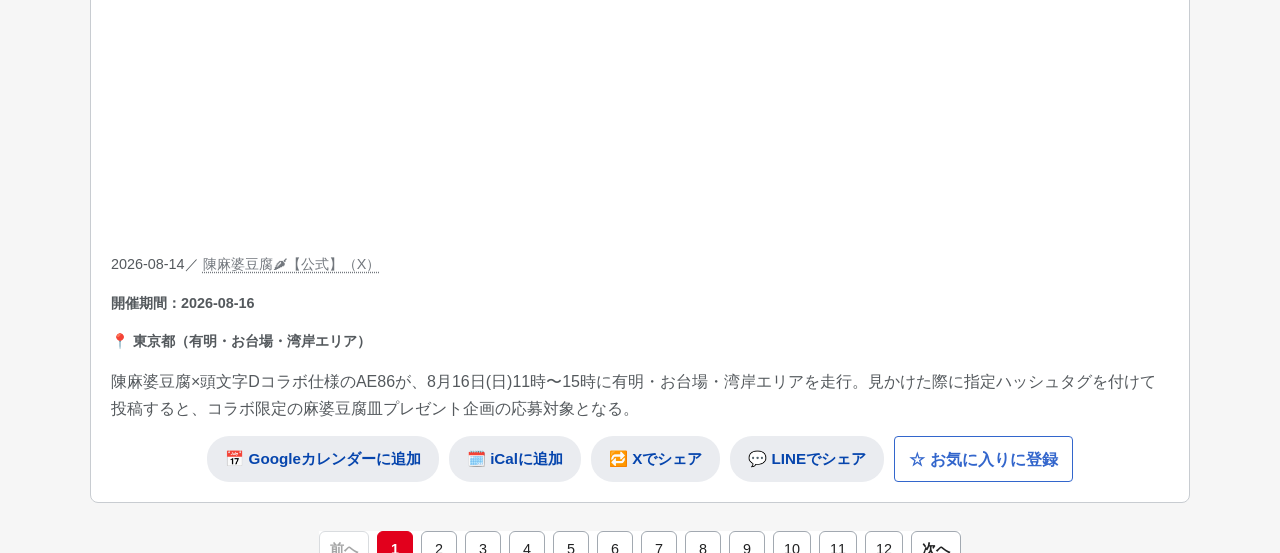
==== commit 00748b7e: "a" ====
--- a/index.html
+++ b/index.html
@@ -202,6 +202,10 @@
     <div class="infoControlRow infoTagFilters" id="infoTagFilters" aria-label="タグで絞り込み">
     </div>
 
+    <div class="infoGoodsCategoryFilters" id="infoGoodsCategoryFilters" hidden aria-label="グッズの種類で絞り込み">
+        <!-- グッズタグを選択した時だけjs/info.jsが表示・自動生成します -->
+    </div>
+
     <div class="infoControlRow infoSubFilters">
 
         <div class="infoFilterGroup" role="group" aria-label="並び替え">
@@ -236,6 +240,7 @@
             <span class="infoFilterLabel">表示：</span>
             <button type="button" class="infoFilterButton is-active" data-readfilter="all">すべて</button>
             <button type="button" class="infoFilterButton" data-readfilter="unread">未読のみ</button>
+            <button type="button" id="infoMarkAllReadButton" class="infoMarkAllReadButton" hidden>✓ すべて既読にする</button>
         </div>
 
     </div>
--- a/css/style.css
+++ b/css/style.css
@@ -334,6 +334,18 @@
     margin-bottom:6px;
 }
 
+.infoCardSourceLink{
+    color:#72777d;
+    text-decoration:underline dotted;
+    text-underline-offset:2px;
+}
+
+.infoCardSourceLink:hover,
+.infoCardSourceLink:focus-visible{
+    color:#3366cc;
+    text-decoration:underline solid;
+}
+
 .infoCardBody h3{
     margin-bottom:10px;
 }
@@ -381,6 +393,68 @@
     background:#dde1e8;
 }
 
+/* ==========================
+   情報カード：関連情報（同じタグの他の情報）
+   ========================== */
+
+.infoCardRelated{
+    margin-top:14px;
+    padding-top:12px;
+    border-top:1px solid #eaecf0;
+}
+
+.infoCardRelatedLabel{
+    margin:0 0 6px;
+    color:#72777d;
+    font-size:.85em;
+    font-weight:bold;
+}
+
+.infoCardRelatedList{
+    display:flex;
+    flex-direction:row;
+    flex-wrap:nowrap;
+    align-items:center;
+    margin:0;
+    padding:0;
+    list-style:none;
+    overflow:hidden;
+}
+
+.infoCardRelatedList li{
+    display:flex;
+    align-items:center;
+    min-width:0;
+    flex:1 1 auto;
+}
+
+.infoCardRelatedList li:not(:first-child)::before{
+    content:"・";
+    flex:0 0 auto;
+    margin:0 6px;
+    color:#c0c4cc;
+}
+
+.infoCardRelatedLink{
+    display:block;
+    overflow:hidden;
+    min-width:0;
+    color:#3366cc;
+    font-size:.85em;
+    text-decoration:none;
+    text-overflow:ellipsis;
+    white-space:nowrap;
+}
+
+.infoCardRelatedLink:hover,
+.infoCardRelatedLink:focus-visible{
+    text-decoration:underline;
+}
+
+.tweetCard .infoCardRelated{
+    text-align:left;
+}
+
 @media (max-width:640px){
     .infoCard{
         flex-direction:column;
@@ -754,6 +828,24 @@
     font-size:1em;
 }
 
+.eventCalendarListHeadingRow{
+    display:flex;
+    flex-wrap:wrap;
+    align-items:center;
+    justify-content:space-between;
+    gap:8px;
+}
+
+.eventCalendarListHeadingRow .eventCalendarListHeading{
+    margin-top:18px;
+    margin-bottom:8px;
+}
+
+.eventCalendarListHeadingRow .infoFilterButton{
+    margin-bottom:8px;
+    font-size:.85em;
+}
+
 .eventCalendarControls{
     margin-top:14px;
     margin-bottom:0;
@@ -791,6 +883,19 @@
     color:#54595d;
 }
 
+.eventCalendarLocation{
+    font-size:.85em;
+    color:#1f7a3d;
+    font-weight:bold;
+}
+
+.eventCalendarMatchNav{
+    display:flex;
+    flex-wrap:wrap;
+    gap:8px;
+    margin-top:8px;
+}
+
 .eventCalendarEmpty{
     color:#72777d;
     font-size:.9em;
@@ -823,6 +928,17 @@
 .archiveSummary{
     color:#54595d;
     margin-bottom:16px;
+}
+
+.archiveHighlightsText{
+    margin:0 0 16px;
+    padding:12px 14px;
+    background:#eef6ff;
+    border:1px solid #d5e6fb;
+    border-radius:8px;
+    color:#28323c;
+    font-size:.95em;
+    line-height:1.6;
 }
 
 .visitorBadgeRow{
@@ -1375,6 +1491,29 @@
     display:none;
 }
 
+.infoMarkAllReadButton{
+    padding:5px 12px;
+    border:1px solid #2a7a3b;
+    border-radius:14px;
+    background:#f0fff2;
+    color:#2a7a3b;
+    font:inherit;
+    font-size:.85em;
+    font-weight:bold;
+    cursor:pointer;
+    white-space:nowrap;
+    transition:.2s;
+}
+
+.infoMarkAllReadButton:hover{
+    background:#2a7a3b;
+    color:white;
+}
+
+.infoMarkAllReadButton[hidden]{
+    display:none;
+}
+
 .infoFilterToggleIcon{
     transition:transform .2s;
 }
@@ -1432,6 +1571,26 @@
     background:#202122;
     border-color:#202122;
     color:white;
+}
+
+.infoGoodsCategoryFilters{
+    display:flex;
+    flex-wrap:wrap;
+    align-items:center;
+    gap:6px;
+    margin-top:8px;
+    padding:10px 12px;
+    background:#f8f9fa;
+    border:1px solid #c8ccd1;
+    border-radius:8px;
+}
+
+.infoGoodsCategoryFilters[hidden]{
+    display:none;
+}
+
+.infoGoodsCategoryFilters .infoFilterLabel{
+    flex:0 0 auto;
 }
 
 .infoPrefectureToggle{
@@ -2309,20 +2468,31 @@
    ========================== */
 
 .updateStatsGrid{
-    display:grid;
-    grid-template-columns:repeat(auto-fit, minmax(84px, 1fr));
-    gap:10px;
+    display:flex;
+    flex-wrap:wrap;
+    gap:8px;
     margin-bottom:16px;
 }
 
+.updateNewSinceVisit{
+    display:inline-flex;
+    align-items:center;
+    padding:8px 14px;
+    margin:0 0 12px;
+    border-radius:8px;
+    background:#e6f7ff;
+    color:#0969a8;
+    font-size:.9em;
+    font-weight:bold;
+}
+
 .updateStatCard{
-    display:flex;
-    flex-direction:column;
+    display:inline-flex;
     align-items:center;
-    gap:2px;
-    padding:12px 8px;
+    gap:8px;
+    padding:8px 14px;
     border:1px solid #c8ccd1;
-    border-radius:10px;
+    border-radius:999px;
     background:white;
     font:inherit;
     cursor:pointer;
@@ -2338,21 +2508,19 @@
     outline-offset:2px;
 }
 
-.updateStatIcon{
-    font-size:1.15em;
-    line-height:1;
+.updateStatLabel{
+    font-size:.93em;
+    color:#202122;
 }
 
 .updateStatCount{
-    font-size:1.3em;
-    font-weight:bold;
-    color:#202122;
-    line-height:1.3;
-}
-
-.updateStatLabel{
-    font-size:.78em;
+    font-size:.83em;
+    font-weight:bold;
     color:#54595d;
+    background:#eaecf0;
+    padding:2px 8px;
+    border-radius:999px;
+    line-height:1.5;
 }
 
 .updateStatCard.is-active{
@@ -2360,9 +2528,13 @@
     border-color:#e2001c;
 }
 
-.updateStatCard.is-active .updateStatCount,
 .updateStatCard.is-active .updateStatLabel{
     color:white;
+}
+
+.updateStatCard.is-active .updateStatCount{
+    color:#e2001c;
+    background:white;
 }
 
 .updateControlsRow{
@@ -2620,6 +2792,18 @@
     color:#b7b7b7;
 }
 
+html.theme-dark .infoCardRelated{
+    border-top-color:#3a3a3f;
+}
+
+html.theme-dark .infoCardRelatedLabel{
+    color:#b7b7b7;
+}
+
+html.theme-dark .infoCardRelatedLink{
+    color:#8ab4ff;
+}
+
 html.theme-dark .infoCardBody mark{
     background:#665c00;
     color:#fff3a0;
@@ -2660,6 +2844,11 @@
     border-color:#444;
 }
 
+html.theme-dark .infoGoodsCategoryFilters{
+    background:#181818;
+    border-color:#444;
+}
+
 html.theme-dark .infoPrefectureGroupLabel{
     color:#aaa;
 }
@@ -2677,6 +2866,17 @@
 
 html.theme-dark .infoFilterClearButton:hover{
     background:#d33;
+    color:white;
+}
+
+html.theme-dark .infoMarkAllReadButton{
+    background:#122a17;
+    border-color:#2a7a3b;
+    color:#7ad68f;
+}
+
+html.theme-dark .infoMarkAllReadButton:hover{
+    background:#2a7a3b;
     color:white;
 }
 
@@ -2988,8 +3188,14 @@
     color:#e8e8e8;
 }
 
+html.theme-dark .updateNewSinceVisit{
+    background:#12303d;
+    color:#7fd0ff;
+}
+
 html.theme-dark .updateStatCount{
     color:#e8e8e8;
+    background:#2a2b2c;
 }
 
 html.theme-dark .updateStatLabel{
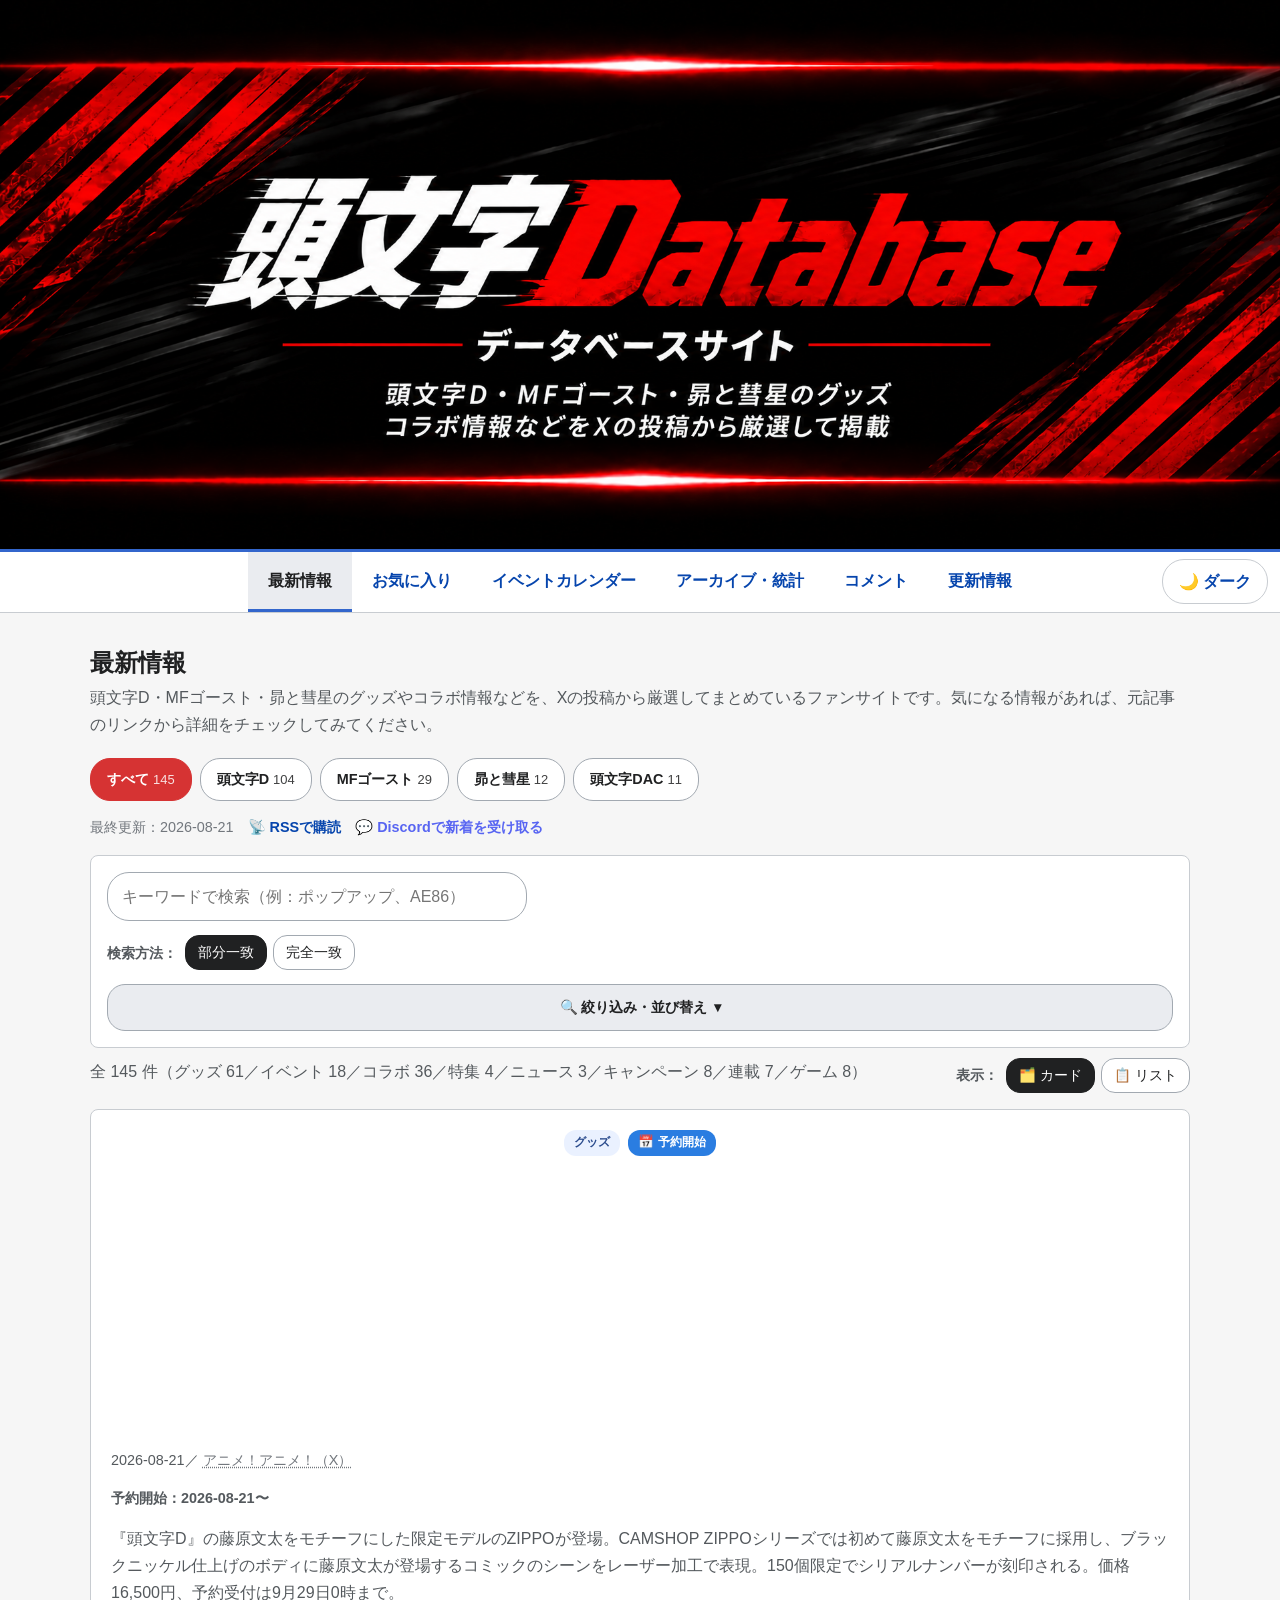
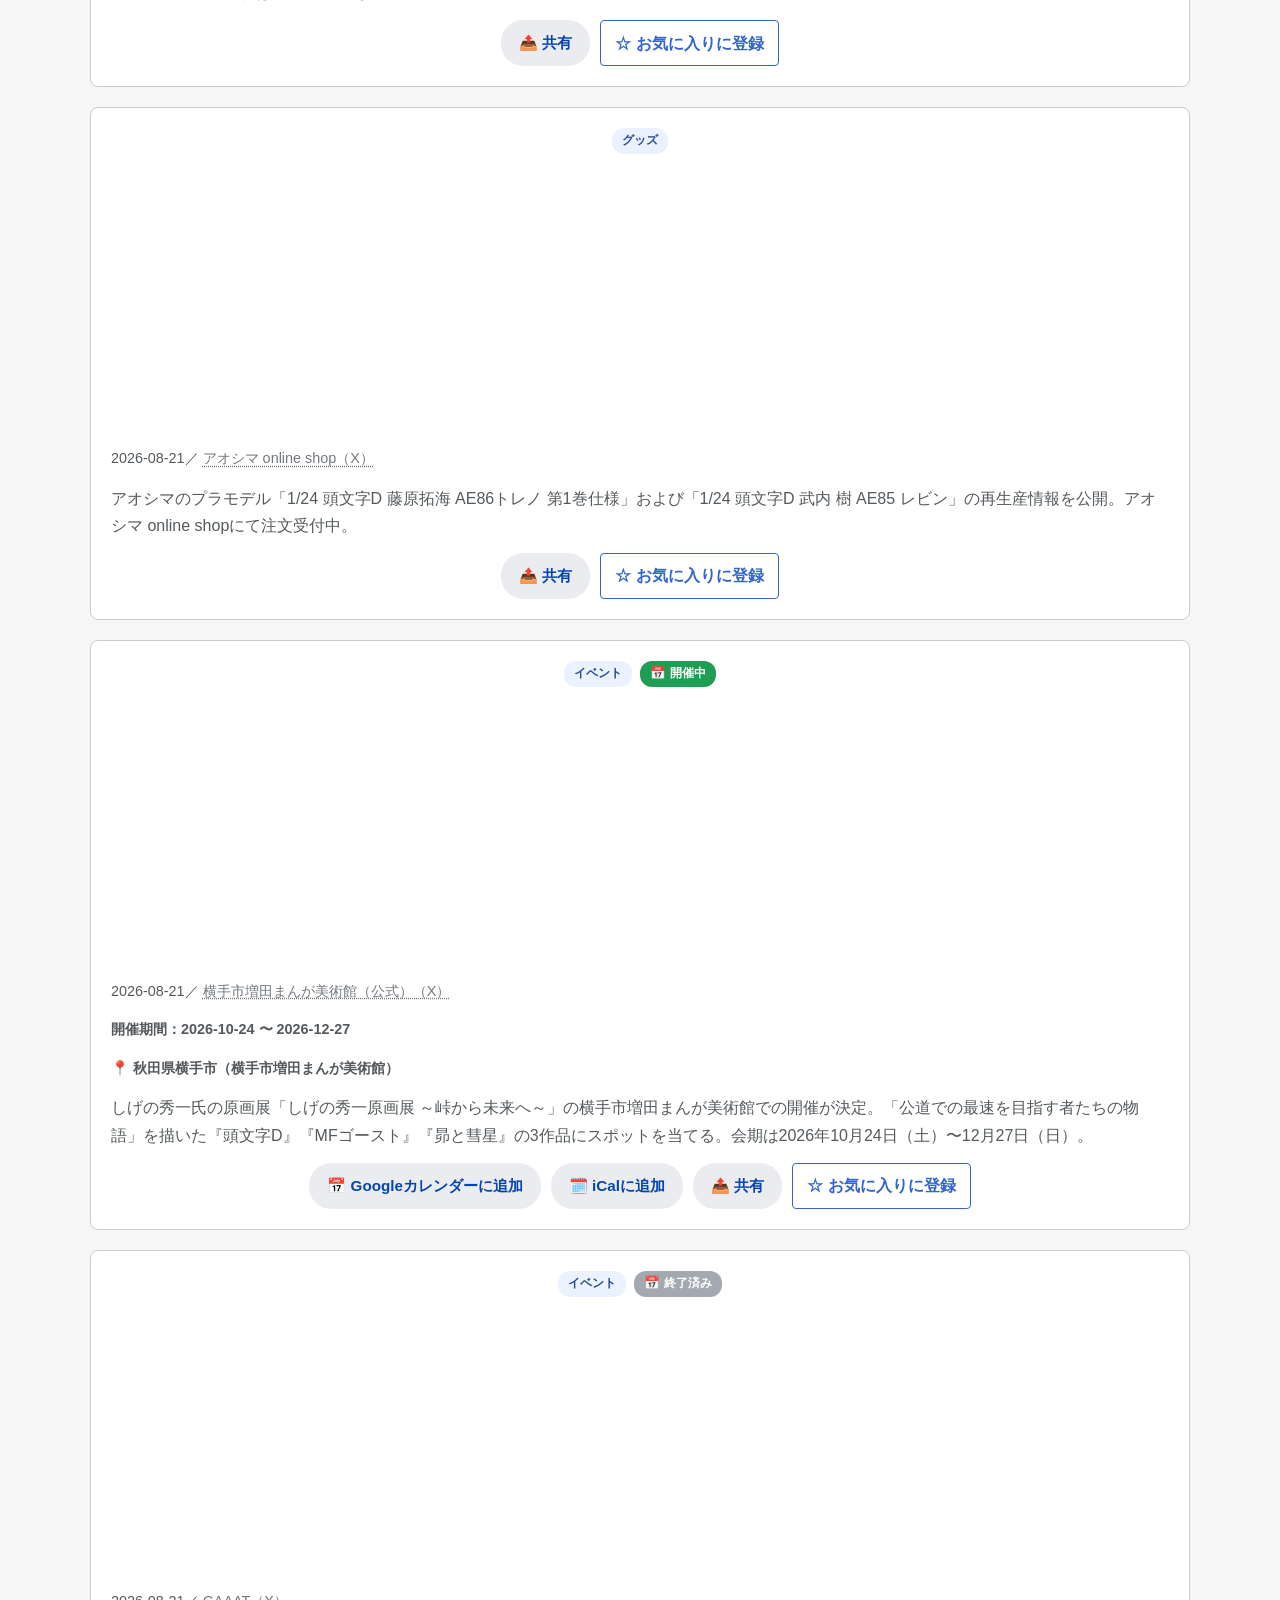
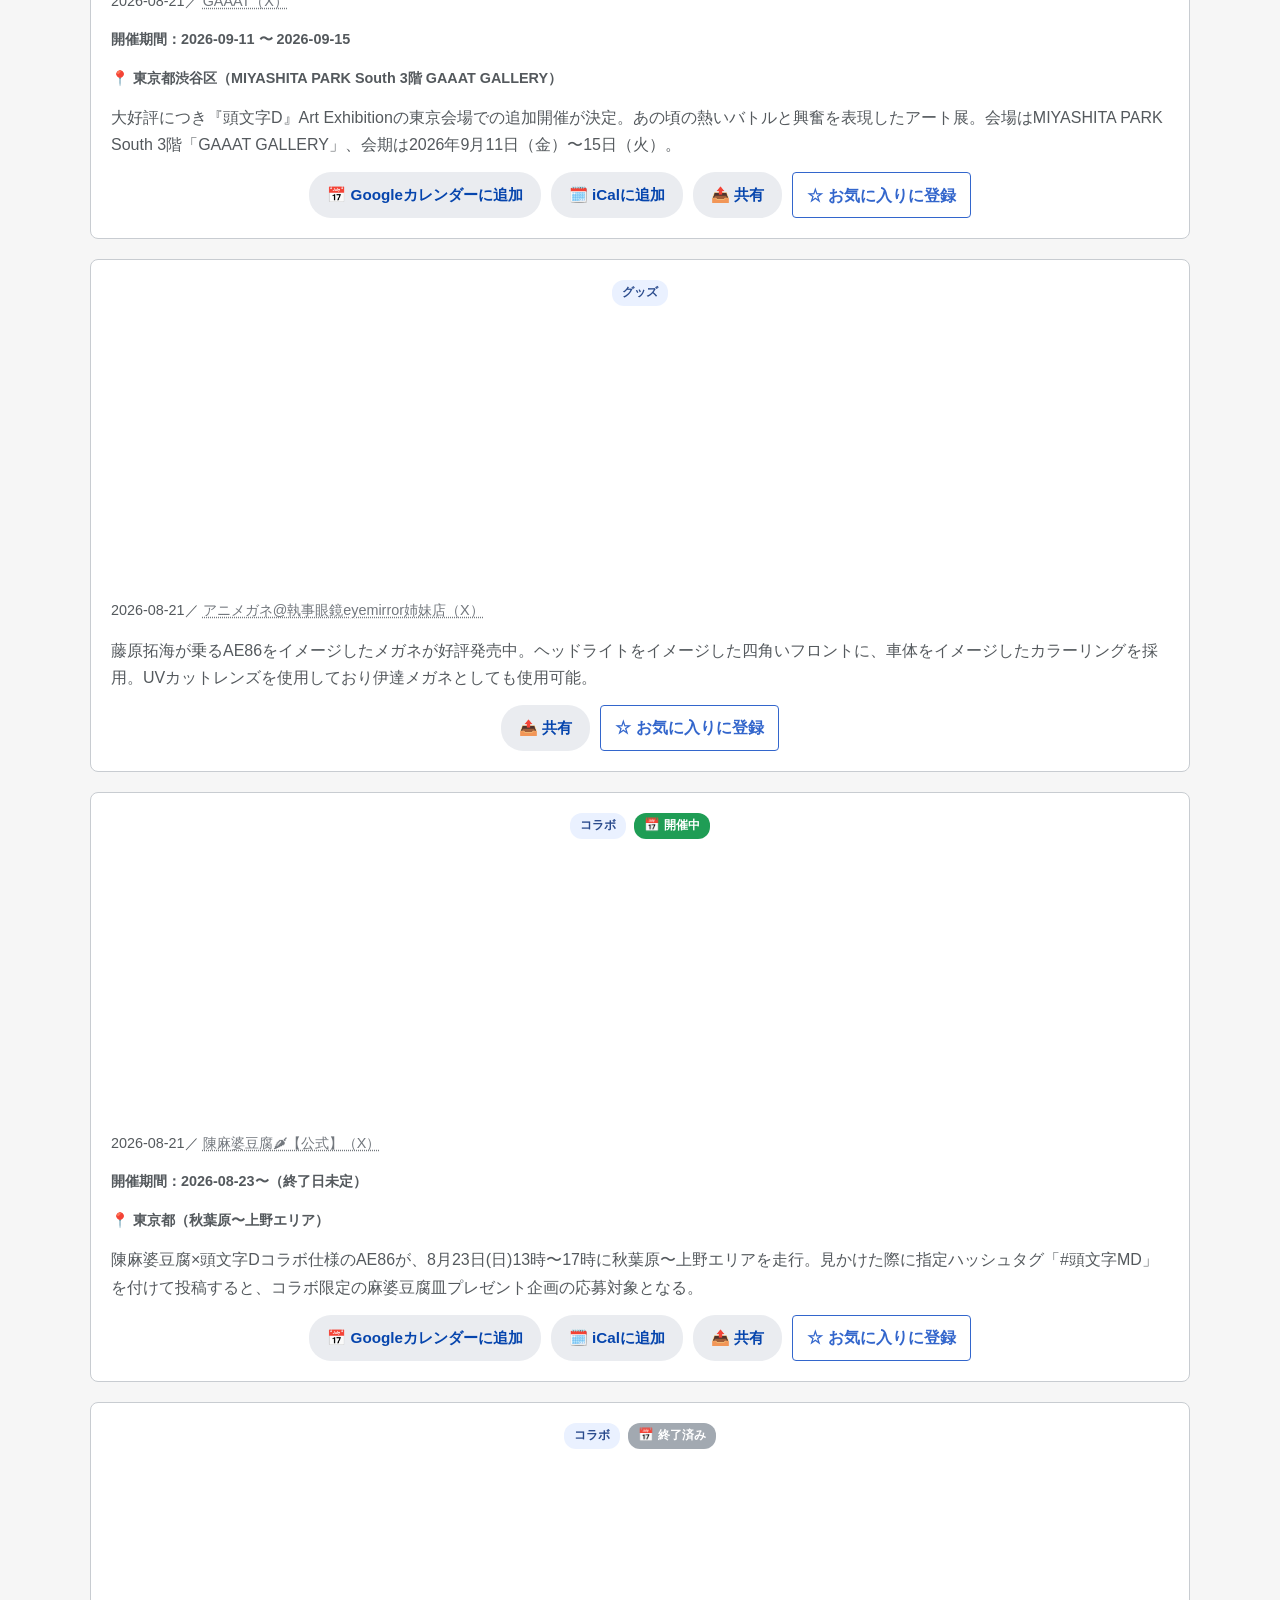
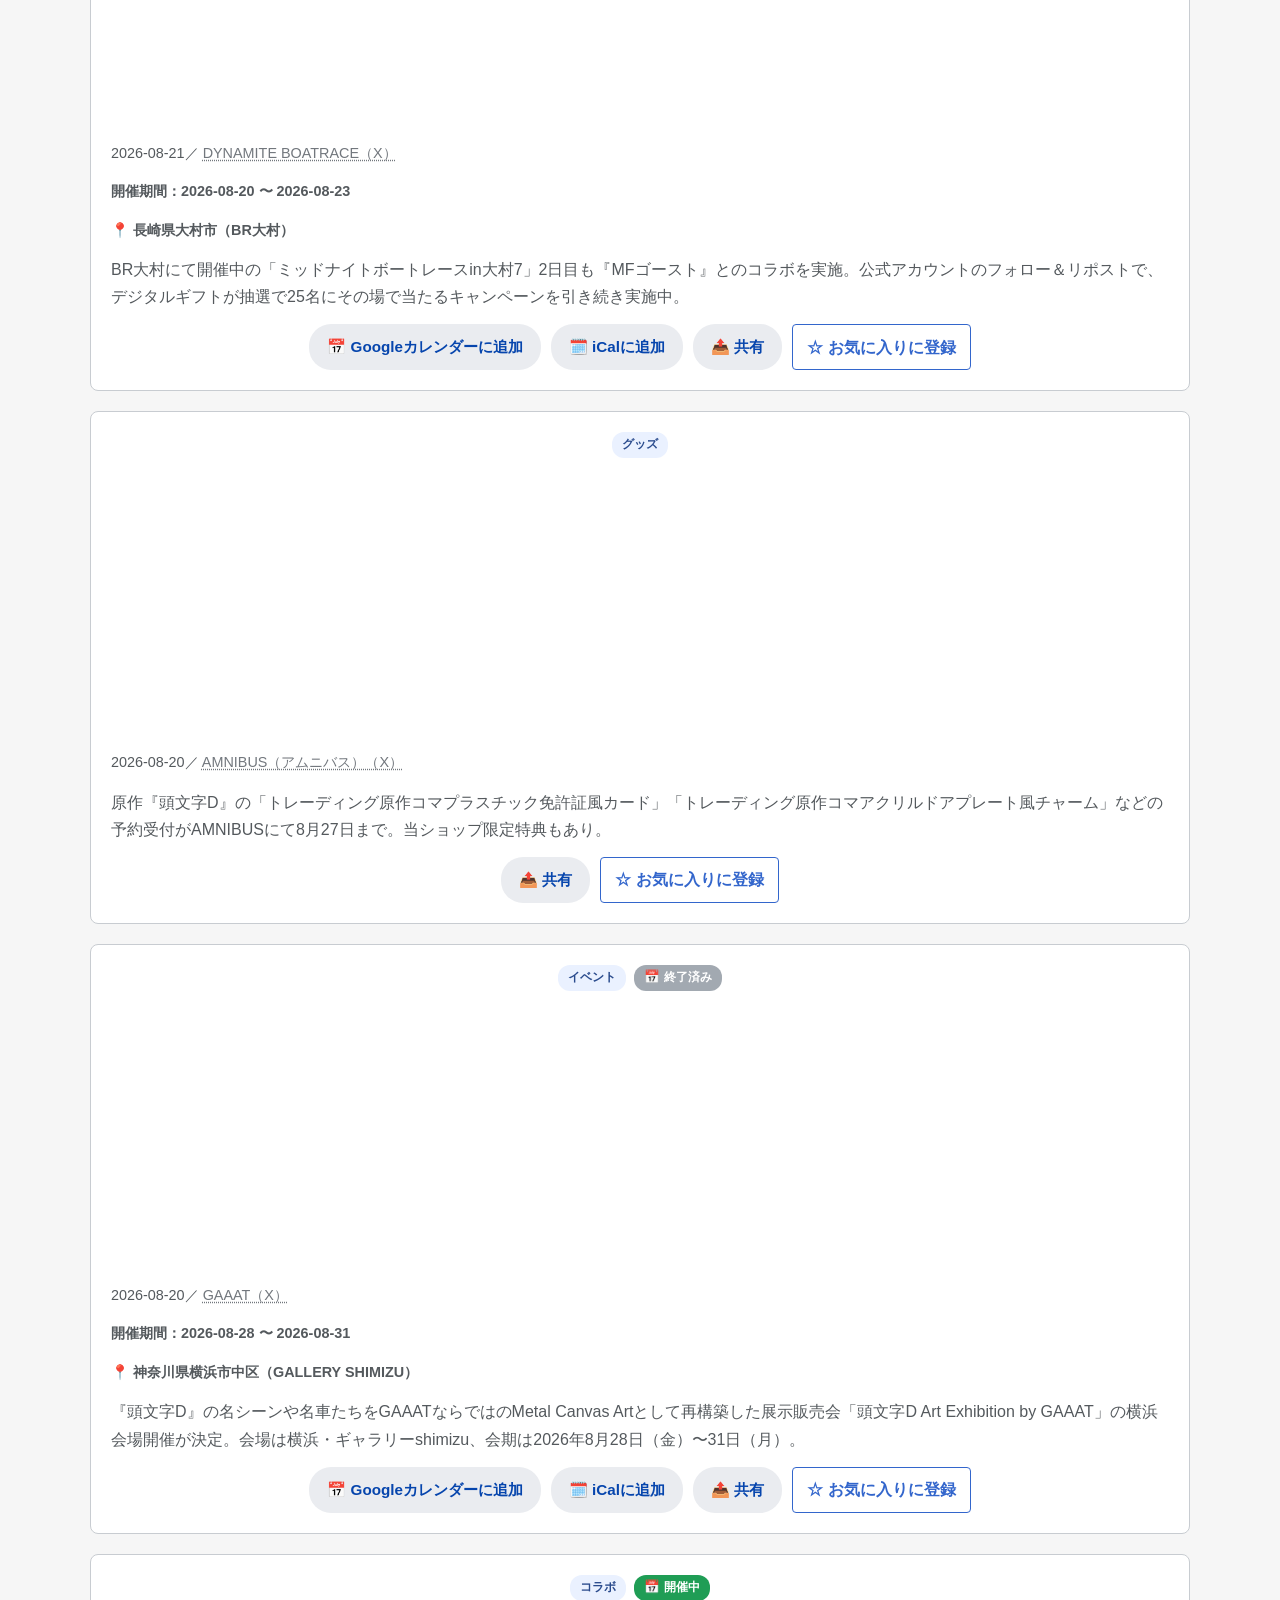
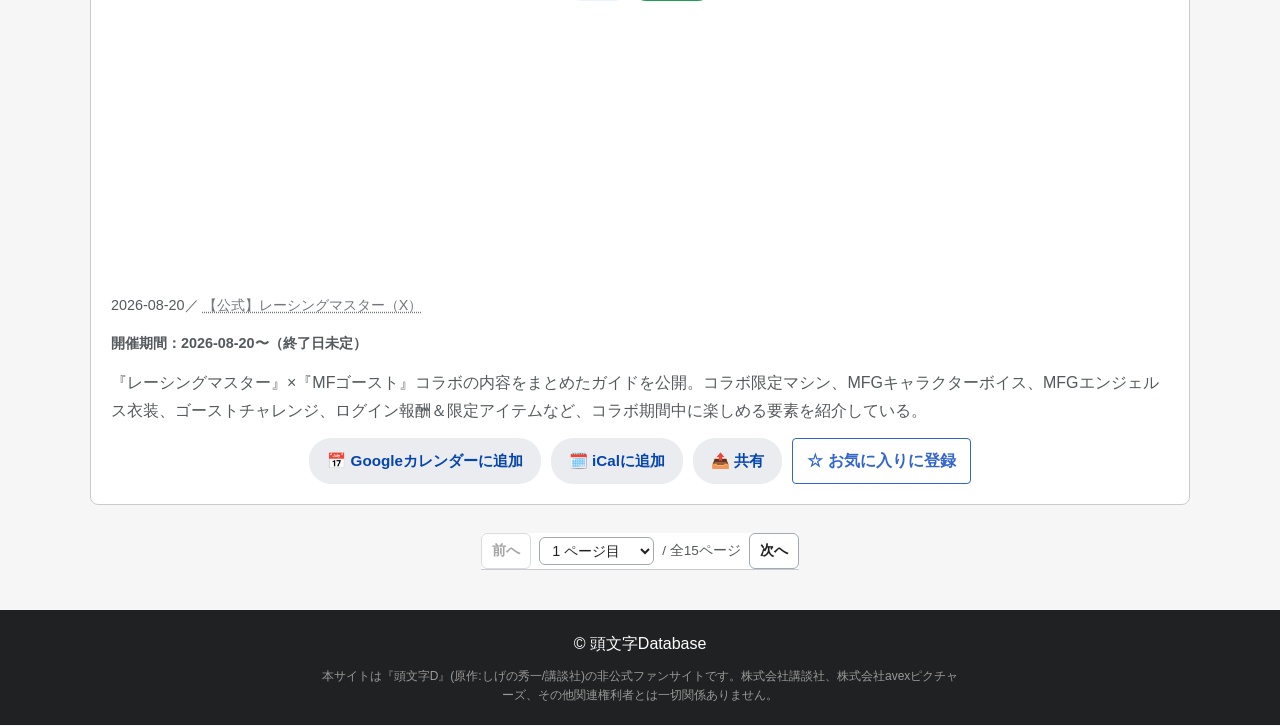
==== commit 0ef3e4b6: "a" ====
--- a/index.html
+++ b/index.html
@@ -264,7 +264,11 @@
 
 </div>
 
-<p id="infoCount" class="dataCount"></p>
+<div class="infoListHeaderRow">
+    <p id="infoCount" class="dataCount"></p>
+    <div class="infoFilterGroup infoDisplayDensityToggle" id="infoDisplayDensityToggle" role="group" aria-label="表示形式の切り替え（カード表示／コンパクトリスト表示）">
+    </div>
+</div>
 
 <div class="infoList" id="infoList">
 </div>
--- a/css/style.css
+++ b/css/style.css
@@ -290,16 +290,31 @@
     background:#eaecf0;
 }
 
-.infoPageButton.is-active{
-    background:#e2001c;
-    border-color:#e2001c;
-    color:white;
-    font-weight:bold;
-}
-
 .infoPageButton:disabled{
     opacity:.4;
     cursor:default;
+}
+
+.infoPageSelectWrap{
+    display:flex;
+    align-items:center;
+    gap:8px;
+}
+
+.infoPageSelect{
+    padding:4px 8px;
+    color:#202122;
+    background:white;
+    border:1px solid #a2a9b1;
+    border-radius:6px;
+    font:inherit;
+    font-size:.9em;
+}
+
+.infoPageTotal{
+    color:#54595d;
+    font-size:.85em;
+    white-space:nowrap;
 }
 
 .infoPageNav{
@@ -393,6 +408,178 @@
     background:#dde1e8;
 }
 
+/* 共有ボタン：リンクコピー成功時などの一時的なフィードバック表示 */
+.infoCardLinks button.infoCardLink.shareButton.isCopied{
+    background:#e6f4ea;
+    color:#1e7e34;
+    cursor:default;
+}
+
+/* カレンダー追加（Googleカレンダー／iCal）と共有（単独の「共有」ボタン）を
+   まとめたラッパー。PC幅ではdisplay:contentsでレイアウトに影響を与えず、
+   中の各ボタンがそのまま.infoCardLinksの子として並ぶ */
+.quickActionsGroup{
+    display:contents;
+}
+
+.shareButtonIcon{
+    display:inline-block;
+}
+
+/* スマホの.quickActionsGroup内でアイコンの下に表示する短縮ラベル
+   （例：「Google」「iCal」「共有」）。PC幅では非表示にし、
+   従来通りshareButtonLabelの方（正式なラベル）を表示する */
+.shareButtonLabelShort{
+    display:none;
+}
+
+/* Web Share API非対応環境向けの単独「共有」ボタンのポップアップメニュー。
+   ボタンの直下にメニューを絶対配置するための基準位置 */
+.shareMenu{
+    position:relative;
+}
+
+.shareMenuPanel{
+    position:absolute;
+    top:calc(100% + 6px);
+    right:0;
+    z-index:20;
+    display:flex;
+    flex-direction:column;
+    min-width:170px;
+    background:white;
+    border:1px solid #c8ccd1;
+    border-radius:10px;
+    box-shadow:0 4px 16px rgba(0,0,0,.15);
+    padding:6px;
+    gap:2px;
+}
+
+/* display:flexの指定がhidden属性のデフォルト非表示（display:none）を
+   上書きしてしまわないよう、hidden属性が付いている間は明示的に隠す */
+.shareMenuPanel[hidden]{
+    display:none;
+}
+
+/* このメニューは常に.infoCardLinksの中に置かれるため、.infoCardLinks a等の
+   汎用ボタンスタイルより優先されるよう.infoCardLinksを前置して詳細度を上げている */
+.infoCardLinks a.shareMenuItem,
+.infoCardLinks button.shareMenuItem{
+    display:flex;
+    align-items:center;
+    gap:8px;
+    padding:9px 10px;
+    border:none;
+    border-radius:6px;
+    background:none;
+    color:#0645ad;
+    font:inherit;
+    font-size:.9em;
+    font-weight:bold;
+    text-align:left;
+    text-decoration:none;
+    cursor:pointer;
+    white-space:nowrap;
+}
+
+.infoCardLinks a.shareMenuItem:hover,
+.infoCardLinks button.shareMenuItem:hover{
+    background:#eaecf0;
+}
+
+.shareMenuItemIcon{
+    display:inline-block;
+}
+
+/* 共有メニュー内のリンクコピー成功時などの一時的なフィードバック表示 */
+.infoCardLinks button.shareMenuItem.isCopied{
+    background:#e6f4ea;
+    color:#1e7e34;
+    cursor:default;
+}
+
+/* スマホ幅ではボタンの数が多くなりがちなため、可変幅の折り返しではなく
+   2列の均等グリッドに整列させ、かさばって見えないようにする */
+@media (max-width:640px){
+    .infoCardLinks{
+        display:grid;
+        grid-template-columns:repeat(2, 1fr);
+        gap:8px;
+    }
+
+    .infoCardLinks a,
+    .infoCardLinks button.infoCardLink{
+        width:100%;
+        padding:9px 8px;
+        font-size:.82em;
+        line-height:1.3;
+        text-align:center;
+        white-space:normal;
+        box-sizing:border-box;
+    }
+
+    /* 「元記事を見る」など単独で目立たせたいプライマリボタンは
+       2列にまたがせて視認性を保つ */
+    .infoCardLinks > a.infoCardLink:not(.secondary):first-child{
+        grid-column:1 / -1;
+    }
+
+    /* カレンダー追加ボタン（Googleカレンダー／iCal）と共有ボタン（単独の「共有」）は
+       それぞれ縦に分かれた段にせず、まとめて2列グリッドの1行分（両方の列）を
+       使い切り、その中で横1列に並べて必ず1行に収める（折り返さない） */
+    .infoCardLinks .quickActionsGroup{
+        display:flex;
+        flex-wrap:nowrap;
+        grid-column:1 / -1;
+        gap:6px;
+    }
+
+    .infoCardLinks .quickActionsGroup .infoCardLink{
+        display:flex;
+        flex-direction:column;
+        align-items:center;
+        justify-content:center;
+        gap:2px;
+        flex:1 1 0;
+        width:auto;
+        min-width:0;
+        min-height:44px;
+        padding:8px 2px;
+        font-size:1.05em;
+    }
+
+    /* 単独の「共有」ボタン（Web Share API非対応環境向け）のラッパーも、
+       他のアイコンボタンと同じ幅で1行に並ぶようにする */
+    .infoCardLinks .quickActionsGroup .shareMenu{
+        flex:1 1 0;
+        min-width:0;
+    }
+
+    .infoCardLinks .quickActionsGroup .shareMenu .infoCardLink{
+        width:100%;
+    }
+
+    /* 正式な文字ラベルは非表示にし、代わりにアイコン下へ短縮ラベル
+       （「Google」「iCal」「共有」）を表示するコンパクト表示にする
+       （aria-labelでスクリーンリーダー向けの正式名称は引き続き保持） */
+    .infoCardLinks .quickActionsGroup .shareButtonLabel{
+        display:none;
+    }
+
+    .infoCardLinks .quickActionsGroup .shareButtonLabelShort{
+        display:block;
+        font-size:10px;
+        font-weight:normal;
+        line-height:1;
+    }
+
+    /* お気に入りボタンは以前と同じく2列分の幅を使い切る単独の
+       行として目立たせる（グリッド化により片方の列だけに縮んでいたのを修正） */
+    .infoCardLinks > .favoriteButton{
+        grid-column:1 / -1;
+    }
+}
+
 /* ==========================
    情報カード：関連情報（同じタグの他の情報）
    ========================== */
@@ -596,6 +783,101 @@
     font-weight:bold;
     font-size:.9em;
     margin-bottom:8px;
+}
+
+/* ==========================
+   表示密度切り替え（カード表示／コンパクトリスト表示）
+   ========================== */
+
+/* 「全◯件」の件数表示と同じ行に、右寄せで表示形式の切り替えボタンを同居させる。
+   件数の内訳（タグ別件数など）で行が長くなることがあるため、幅が足りない時は
+   ボタン側だけ次の行に折り返す */
+.infoListHeaderRow{
+    display:flex;
+    flex-wrap:wrap;
+    align-items:flex-start;
+    justify-content:space-between;
+    column-gap:16px;
+    row-gap:6px;
+    margin:8px 0 16px;
+}
+
+.infoListHeaderRow .dataCount{
+    margin:0;
+}
+
+.infoListHeaderRow .infoDisplayDensityToggle{
+    flex:0 0 auto;
+}
+
+.infoDisplayDensityToggle{
+    margin-bottom:0;
+}
+
+/* コンパクトリスト表示：カード同士のgapを詰め、代わりに枠線で1件ずつを区切る */
+.infoList.infoList--compact{
+    gap:0;
+    border:1px solid #c8ccd1;
+    border-radius:8px;
+    overflow:hidden;
+}
+
+.infoCard--compact{
+    /* .infoCardクラスも併せて持つため、@media(max-width:640px)の
+       「.infoCard{flex-direction:column}」（カード表示をスマホで縦積みにする指定）を
+       上書きし、コンパクト表示ではスマホ幅でも横並びの行のままにする */
+    display:flex;
+    flex-direction:row;
+    flex-wrap:wrap;
+    align-items:baseline;
+    column-gap:14px;
+    row-gap:4px;
+    padding:10px 14px;
+    background:white;
+    border:none;
+    border-bottom:1px solid #eaecf0;
+    border-radius:0;
+    text-decoration:none;
+    color:inherit;
+    cursor:pointer;
+}
+
+.infoList--compact .infoCard--compact:last-child{
+    border-bottom:none;
+}
+
+.infoCard--compact:hover{
+    background:#f8f9fa;
+}
+
+.infoCard--compact:focus-visible{
+    outline:3px solid #36c;
+    outline-offset:-2px;
+}
+
+.infoCompactRowDate{
+    flex:0 0 auto;
+    color:#72777d;
+    font-size:.85em;
+    white-space:nowrap;
+}
+
+.infoCompactRowTitle{
+    flex:1 1 260px;
+    min-width:0;
+    font-weight:bold;
+    color:#202122;
+}
+
+.infoCard--compact .infoBadges{
+    flex:0 0 auto;
+    margin-bottom:0;
+    gap:5px;
+}
+
+.infoCard--compact .infoBadge{
+    padding:2px 8px;
+    font-size:.72em;
 }
 
 /* ==========================
@@ -1422,6 +1704,26 @@
     font-size:.85em;
 }
 
+.infoSearchHistoryIcon{
+    margin-right:6px;
+    opacity:.7;
+}
+
+.infoSearchHistoryClearItem{
+    margin-top:4px;
+    padding-top:10px;
+    border-top:1px solid #eaecf0;
+    color:#54595d;
+    font-size:.85em;
+    text-align:center;
+}
+
+.infoSearchHistoryClearItem:hover,
+.infoSearchHistoryClearItem.is-active{
+    color:#d33;
+    background:#fff0f0;
+}
+
 .infoTagButton{
     padding:6px 14px;
     border:1px solid #a2a9b1;
@@ -1512,6 +1814,15 @@
 
 .infoMarkAllReadButton[hidden]{
     display:none;
+}
+
+/* 未読0件になった時、display:noneで完全に取り除くと「表示：」グループの幅が
+   変わり、隣接するフィルターボタン群が折り返し行をまたいで大きく位置を
+   動かしてしまうことがあった。そのためレイアウト上の場所は残したまま
+   見た目だけ消す（visibility:hidden）ことで、他のボタンの位置がずれないようにする */
+.infoMarkAllReadButton.is-invisible{
+    visibility:hidden;
+    pointer-events:none;
 }
 
 .infoFilterToggleIcon{
@@ -2792,6 +3103,29 @@
     color:#b7b7b7;
 }
 
+html.theme-dark .infoList.infoList--compact{
+    border-color:#333;
+}
+
+html.theme-dark .infoCard--compact{
+    background:#1b1b1d;
+    border-bottom-color:#333;
+    color:#e8e8e8;
+}
+
+html.theme-dark .infoCard--compact:hover,
+html.theme-dark .infoCard--compact:focus-visible{
+    background:#232325;
+}
+
+html.theme-dark .infoCompactRowDate{
+    color:#b7b7b7;
+}
+
+html.theme-dark .infoCompactRowTitle{
+    color:#e8e8e8;
+}
+
 html.theme-dark .infoCardRelated{
     border-top-color:#3a3a3f;
 }
@@ -2962,6 +3296,32 @@
     background:#333338;
 }
 
+html.theme-dark .infoCardLinks button.infoCardLink.shareButton.isCopied{
+    background:#1e3a26;
+    color:#8fd8a3;
+}
+
+html.theme-dark .shareMenuPanel{
+    background:#1b1b1d;
+    border-color:#3a3a3d;
+    box-shadow:0 4px 16px rgba(0,0,0,.4);
+}
+
+html.theme-dark .infoCardLinks a.shareMenuItem,
+html.theme-dark .infoCardLinks button.shareMenuItem{
+    color:#a9c4ff;
+}
+
+html.theme-dark .infoCardLinks a.shareMenuItem:hover,
+html.theme-dark .infoCardLinks button.shareMenuItem:hover{
+    background:#2b2b2e;
+}
+
+html.theme-dark .infoCardLinks button.shareMenuItem.isCopied{
+    background:#1e3a26;
+    color:#8fd8a3;
+}
+
 html.theme-dark .emptyMessage{
     background:#1b1b1d;
     border-left-color:#36c;
@@ -2995,6 +3355,17 @@
 
 html.theme-dark .infoSearchSuggestionMeta{
     color:#b7b7b7;
+}
+
+html.theme-dark .infoSearchHistoryClearItem{
+    border-top-color:#444;
+    color:#b7b7b7;
+}
+
+html.theme-dark .infoSearchHistoryClearItem:hover,
+html.theme-dark .infoSearchHistoryClearItem.is-active{
+    color:#ff8080;
+    background:#2a1414;
 }
 
 html.theme-dark .rssLink{
@@ -3072,6 +3443,12 @@
 }
 
 html.theme-dark .eventCalendarJumpSelect{
+    background:#101112;
+    border-color:#444;
+    color:#e8e8e8;
+}
+
+html.theme-dark .infoPageSelect{
     background:#101112;
     border-color:#444;
     color:#e8e8e8;
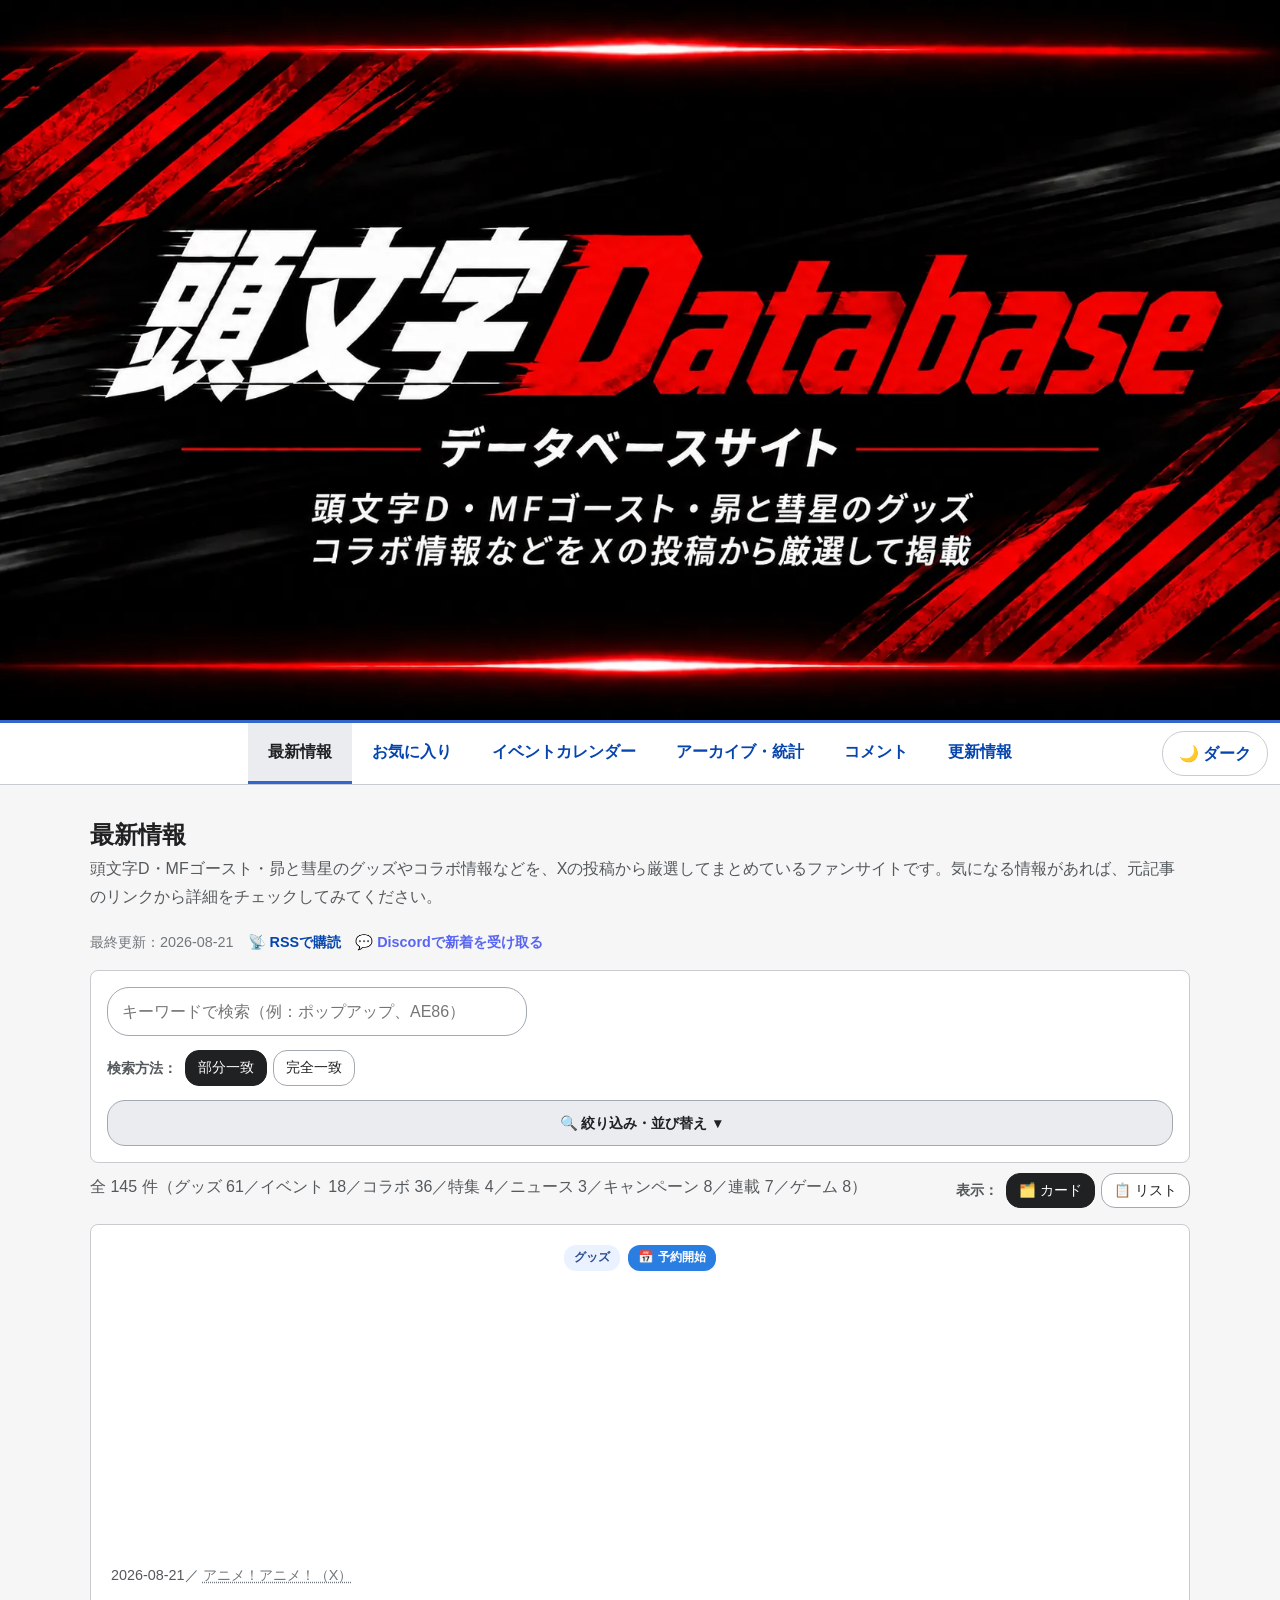
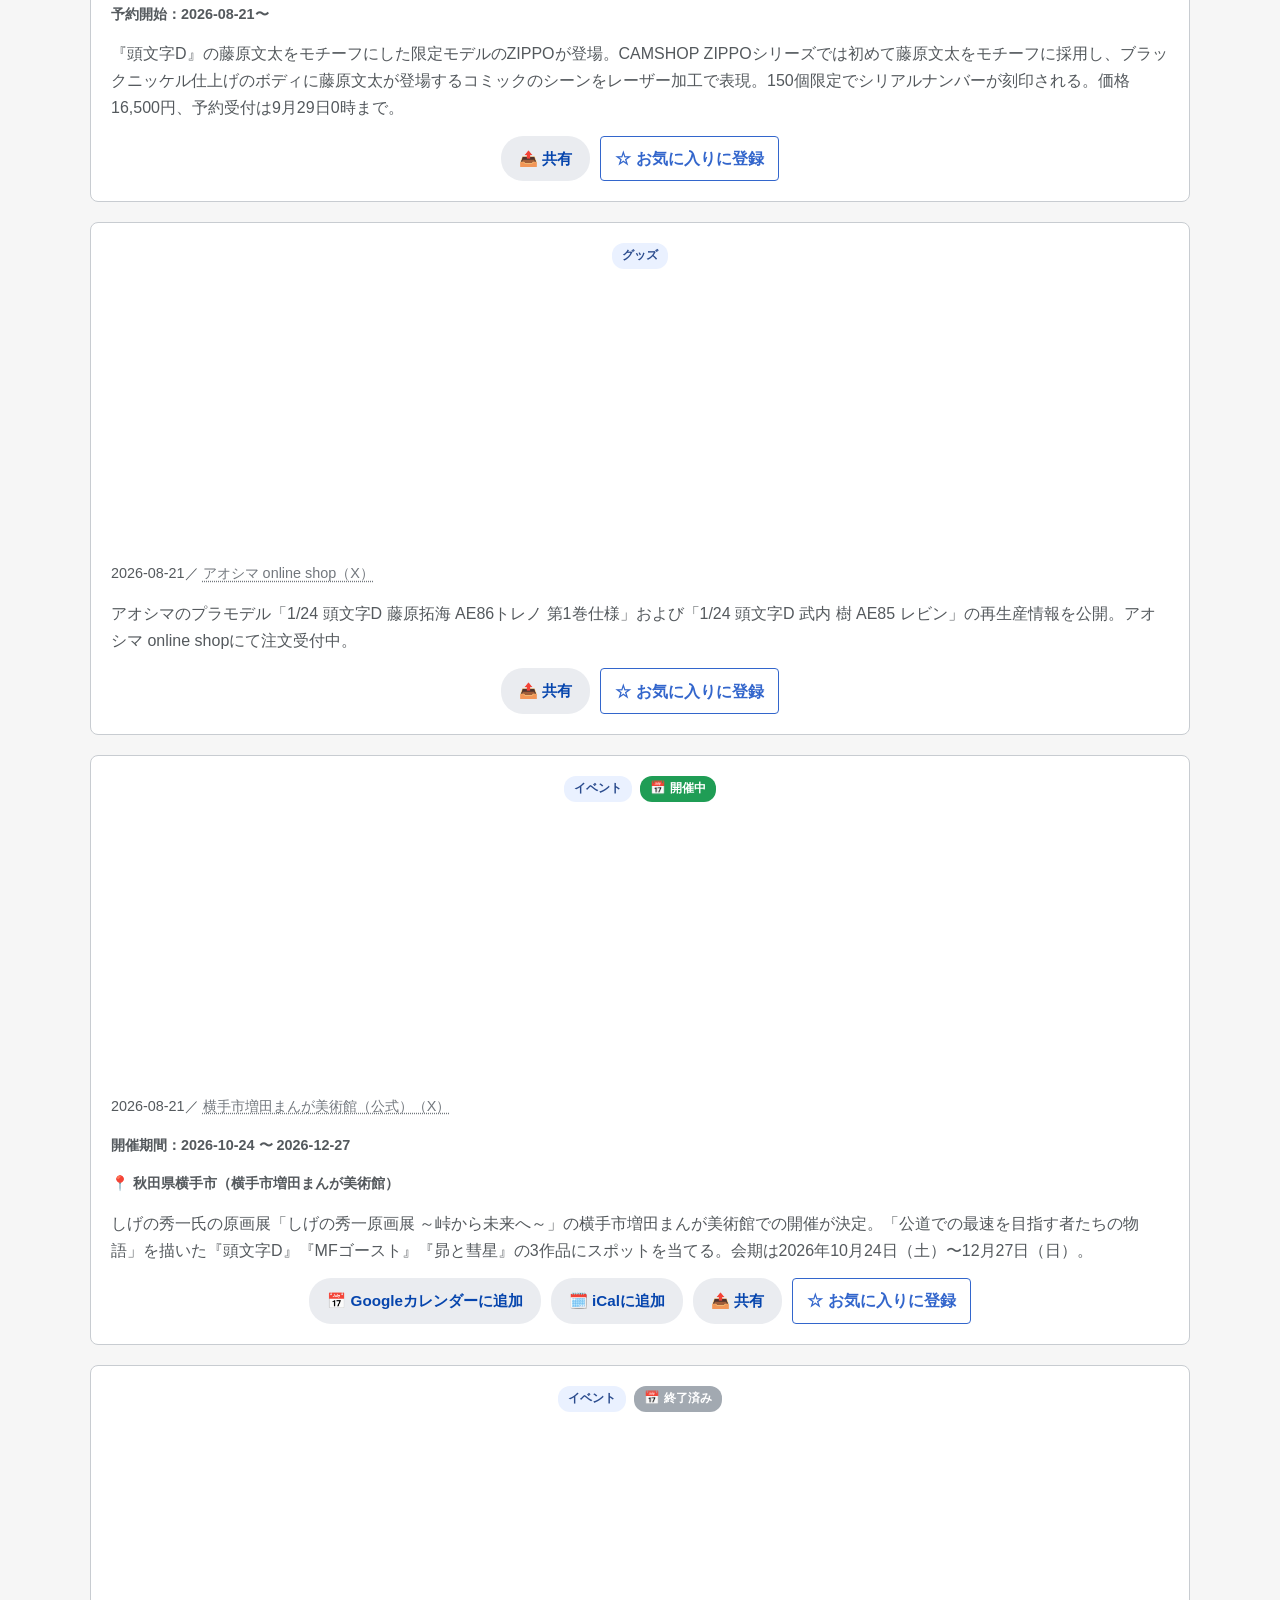
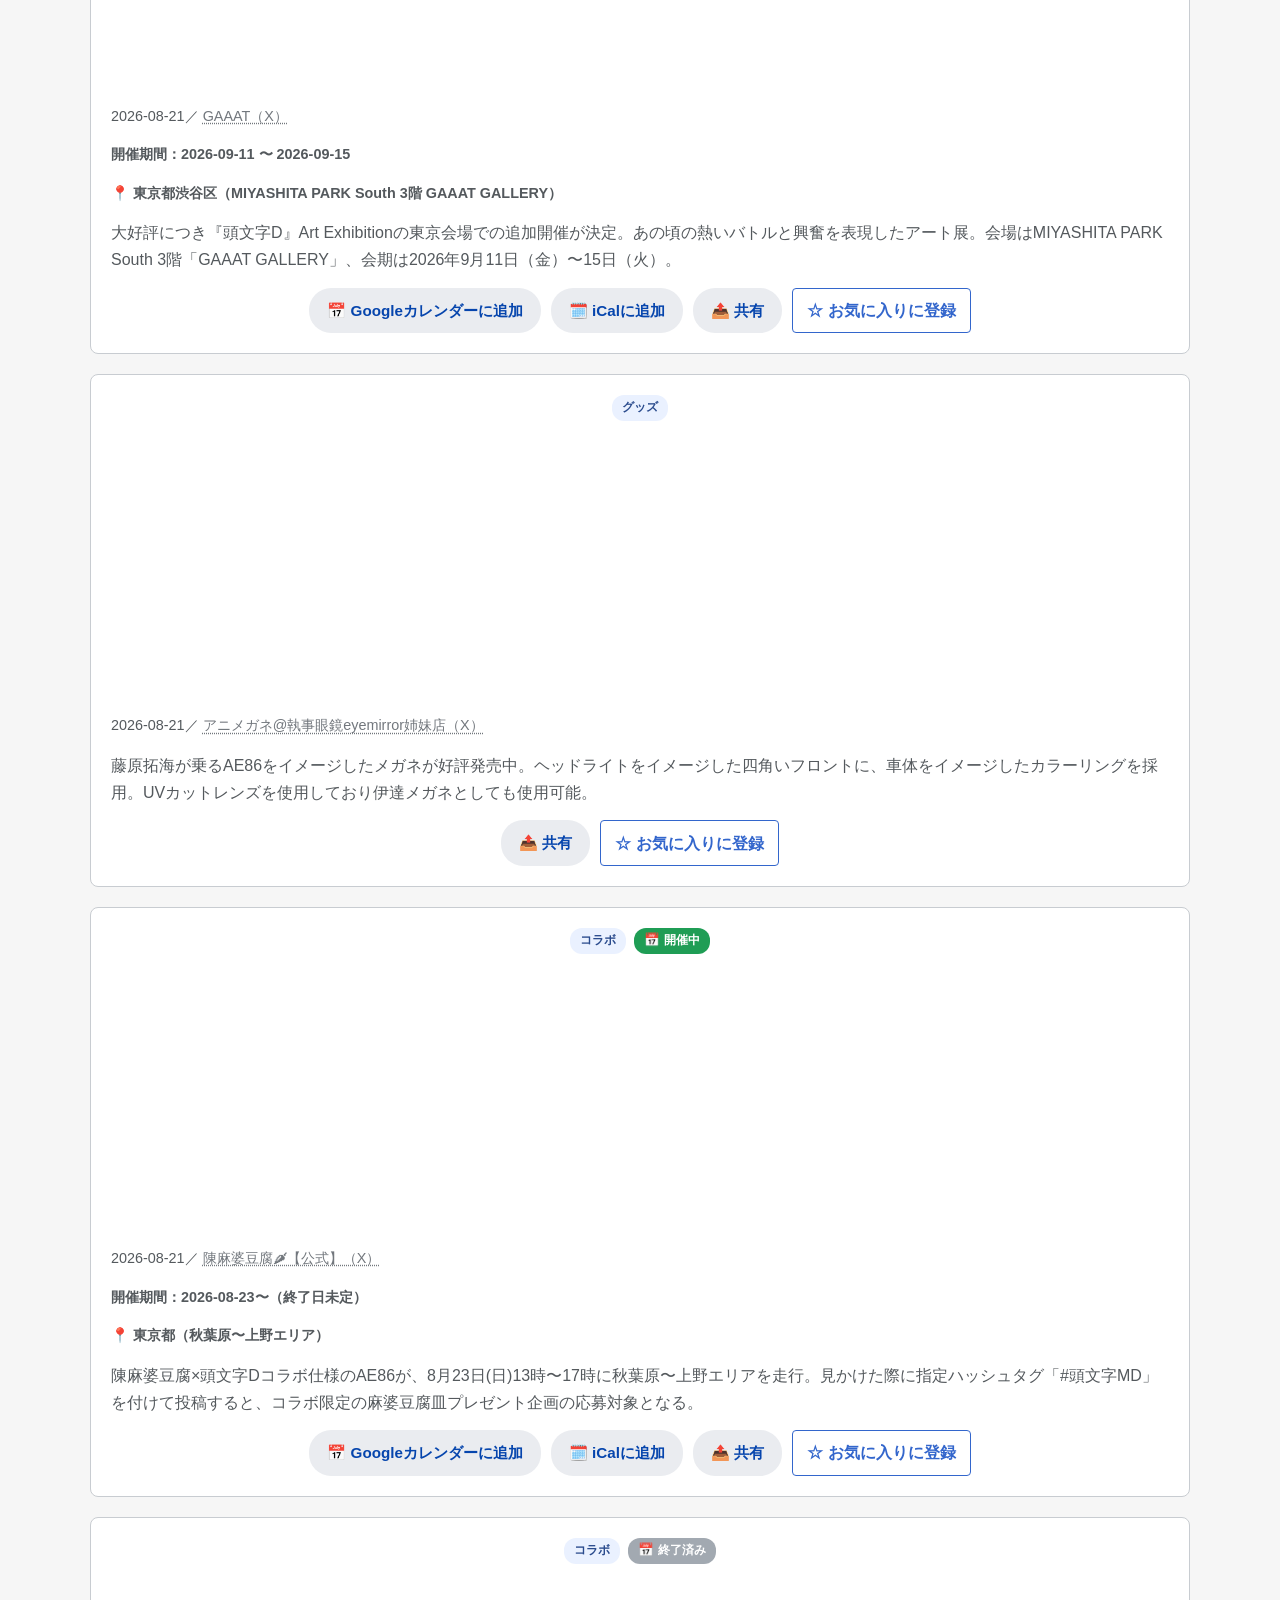
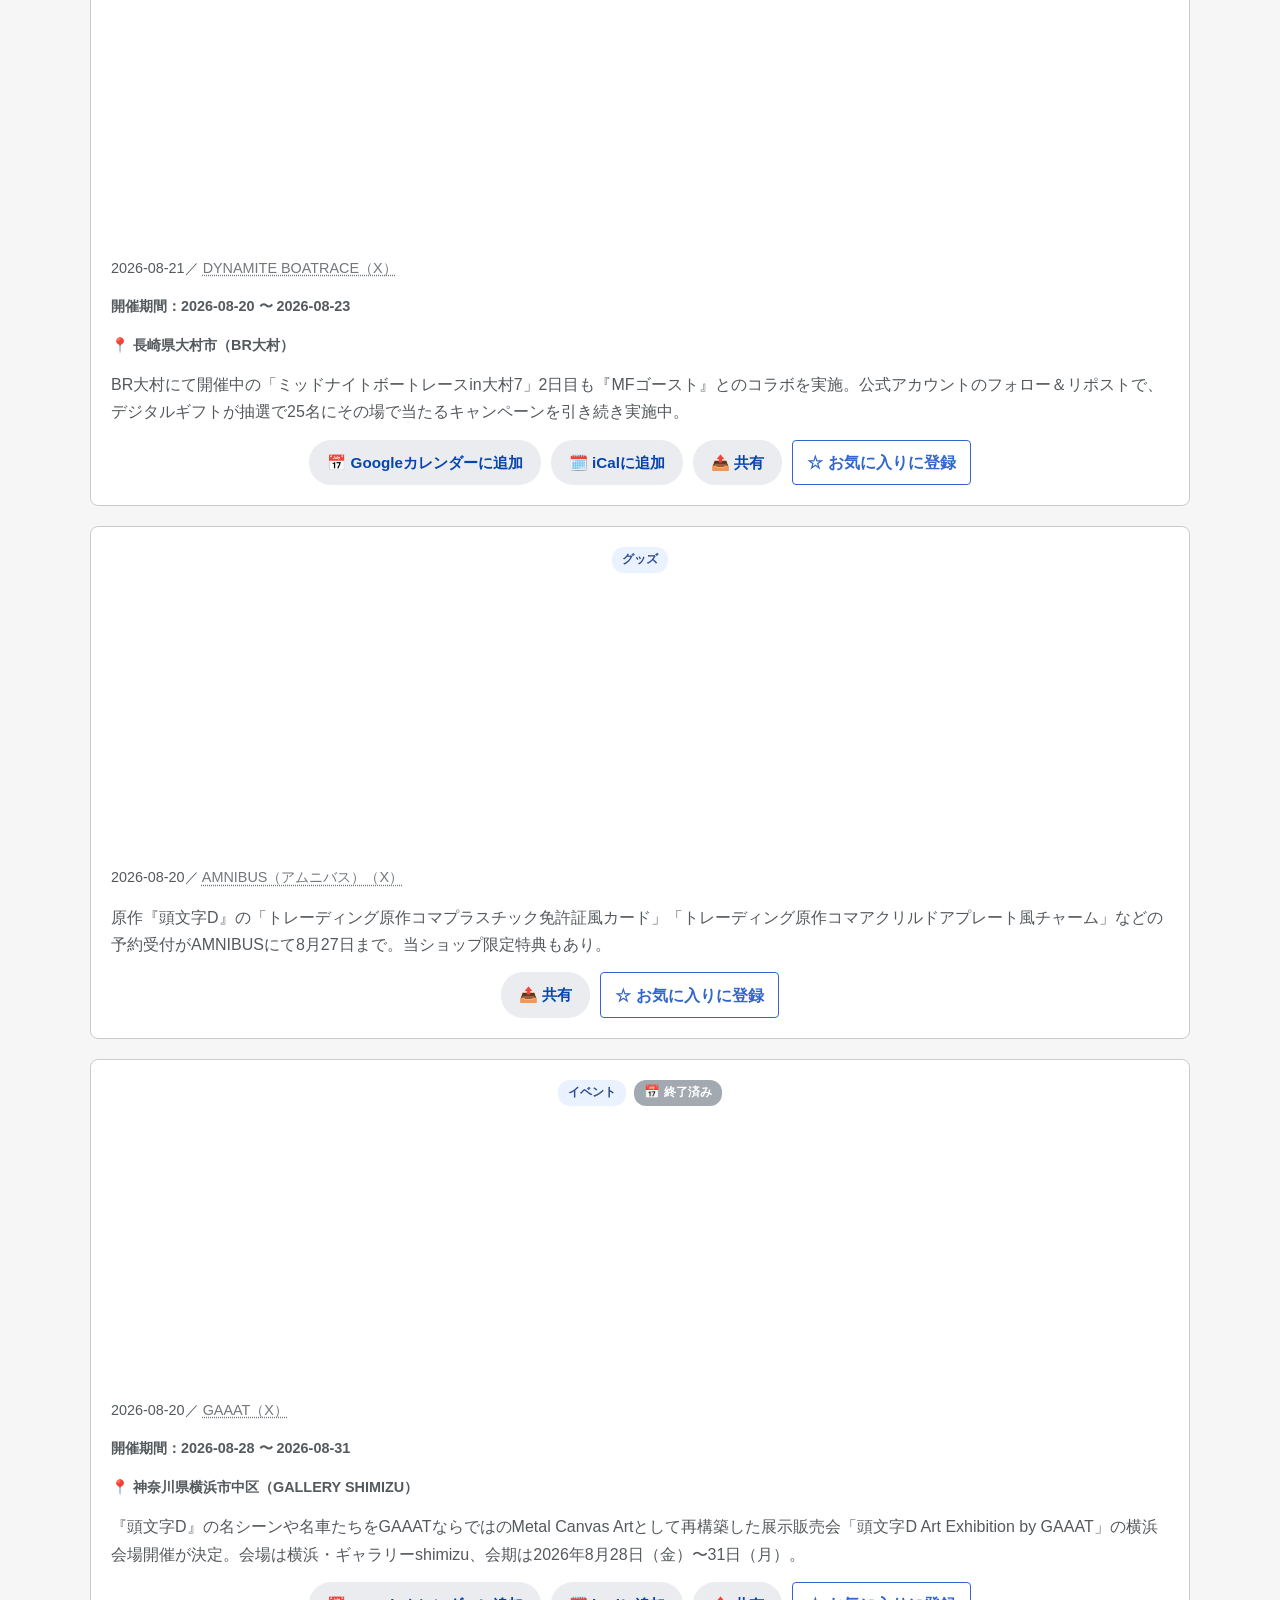
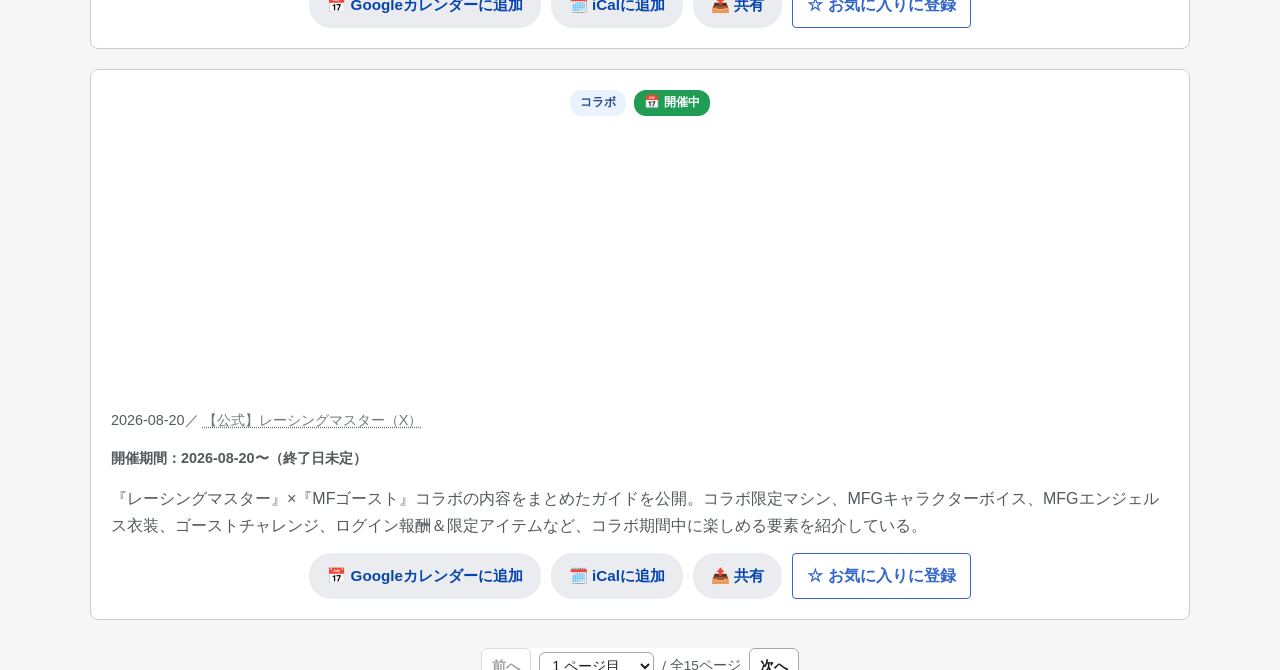
==== commit 1ccf1be9: "a" ====
--- a/index.html
+++ b/index.html
@@ -150,9 +150,6 @@
     </div>
     <div class="endingSoonList" id="endingSoonList" hidden></div>
 </section>
-
-<div class="seriesFilterBar" id="seriesFilterBar" role="group" aria-label="作品で絞り込み">
-</div>
 
 <p class="infoMetaRow">
     <span id="lastUpdated" class="lastUpdated"></span>
@@ -199,6 +196,12 @@
 
     <div class="infoFilterPanel" id="infoFilterPanel">
 
+    <div class="infoSeriesFilterSection" id="infoSeriesFilterSection">
+        <span class="infoFilterLabel">作品で絞り込み：</span>
+        <div class="seriesFilterBar" id="seriesFilterBar" role="group" aria-label="作品で絞り込み">
+        </div>
+    </div>
+
     <div class="infoControlRow infoTagFilters" id="infoTagFilters" aria-label="タグで絞り込み">
     </div>
 
--- a/css/style.css
+++ b/css/style.css
@@ -1562,6 +1562,18 @@
 /* ==========================
    頭文字D情報：作品（シリーズ）で絞り込みタブ
    ========================== */
+
+/* 絞り込み・並び替えパネル内に置いた時は、パネル側のgap（行間）で
+   間隔を取るため、単体表示だった頃のmargin-bottomは打ち消す */
+.infoSeriesFilterSection{
+    display:flex;
+    flex-direction:column;
+    gap:6px;
+}
+
+.infoSeriesFilterSection .seriesFilterBar{
+    margin-bottom:0;
+}
 
 .seriesFilterBar{
     display:flex;
